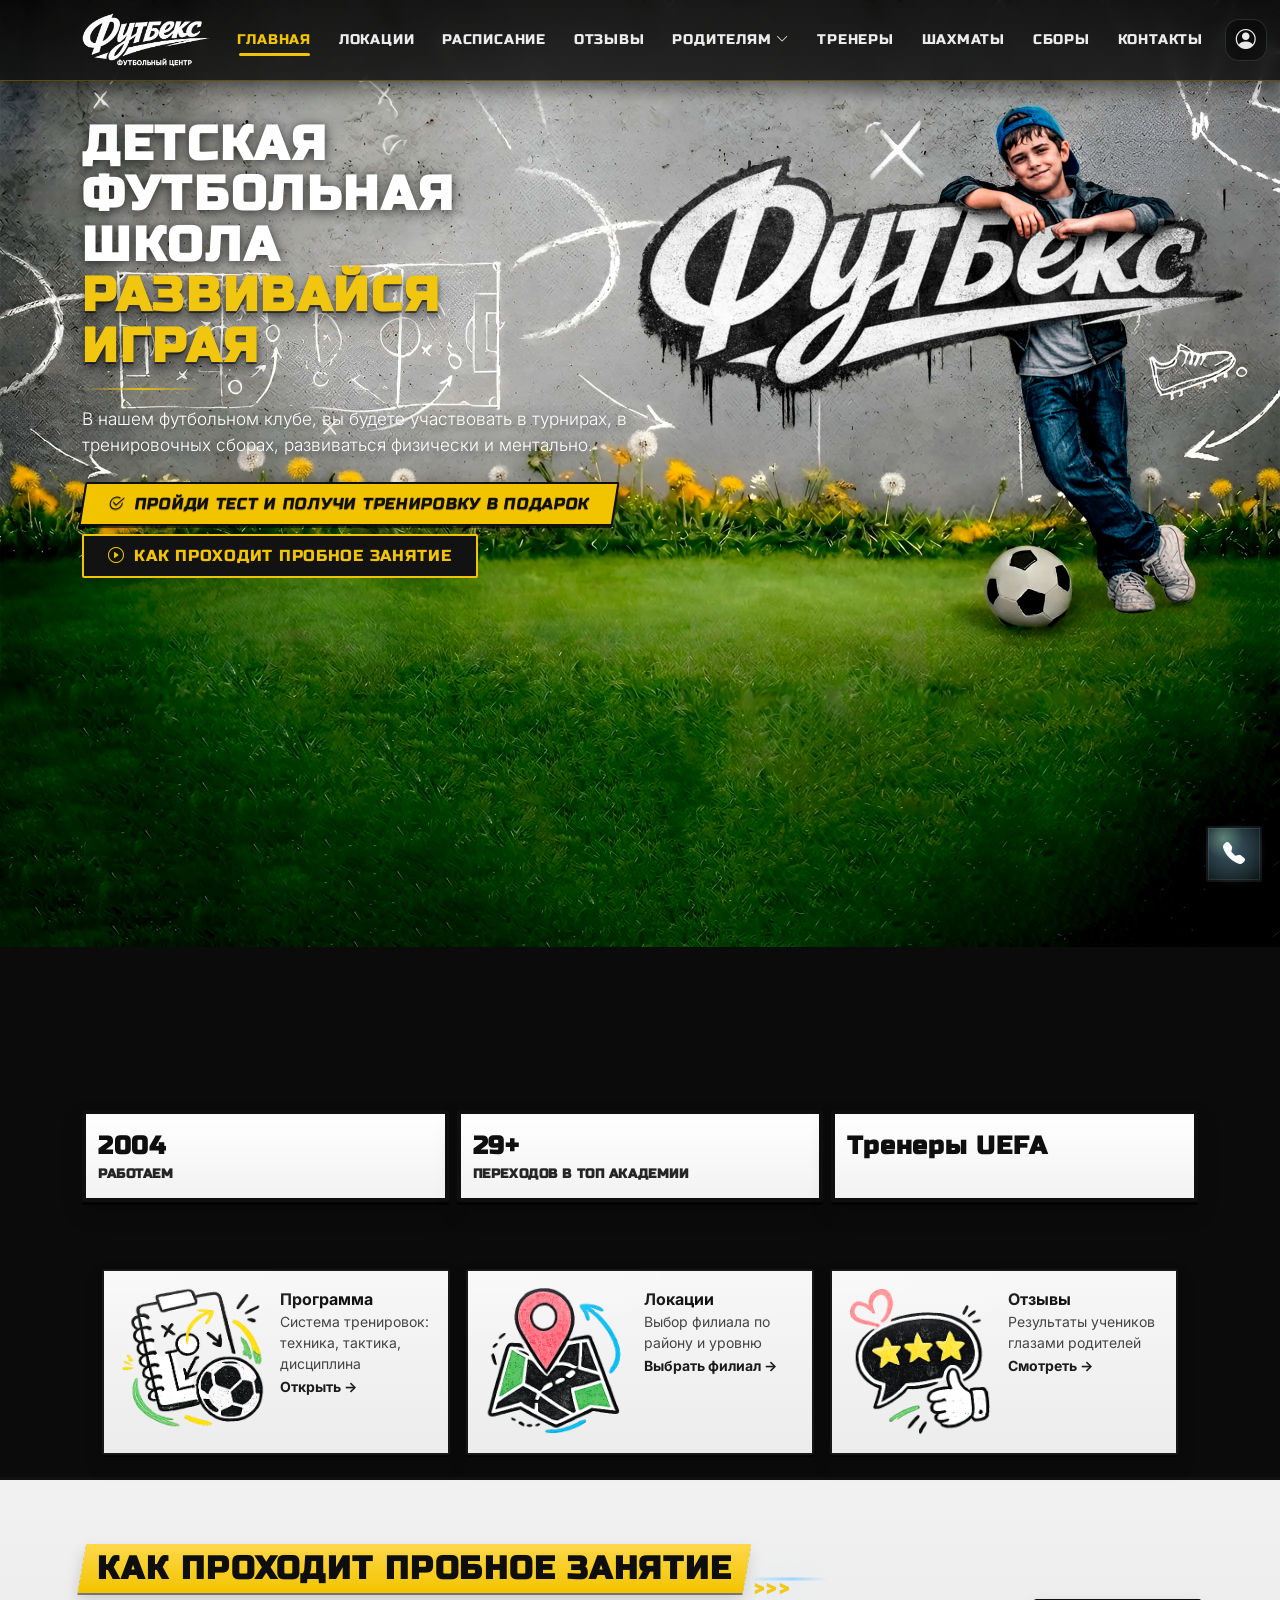
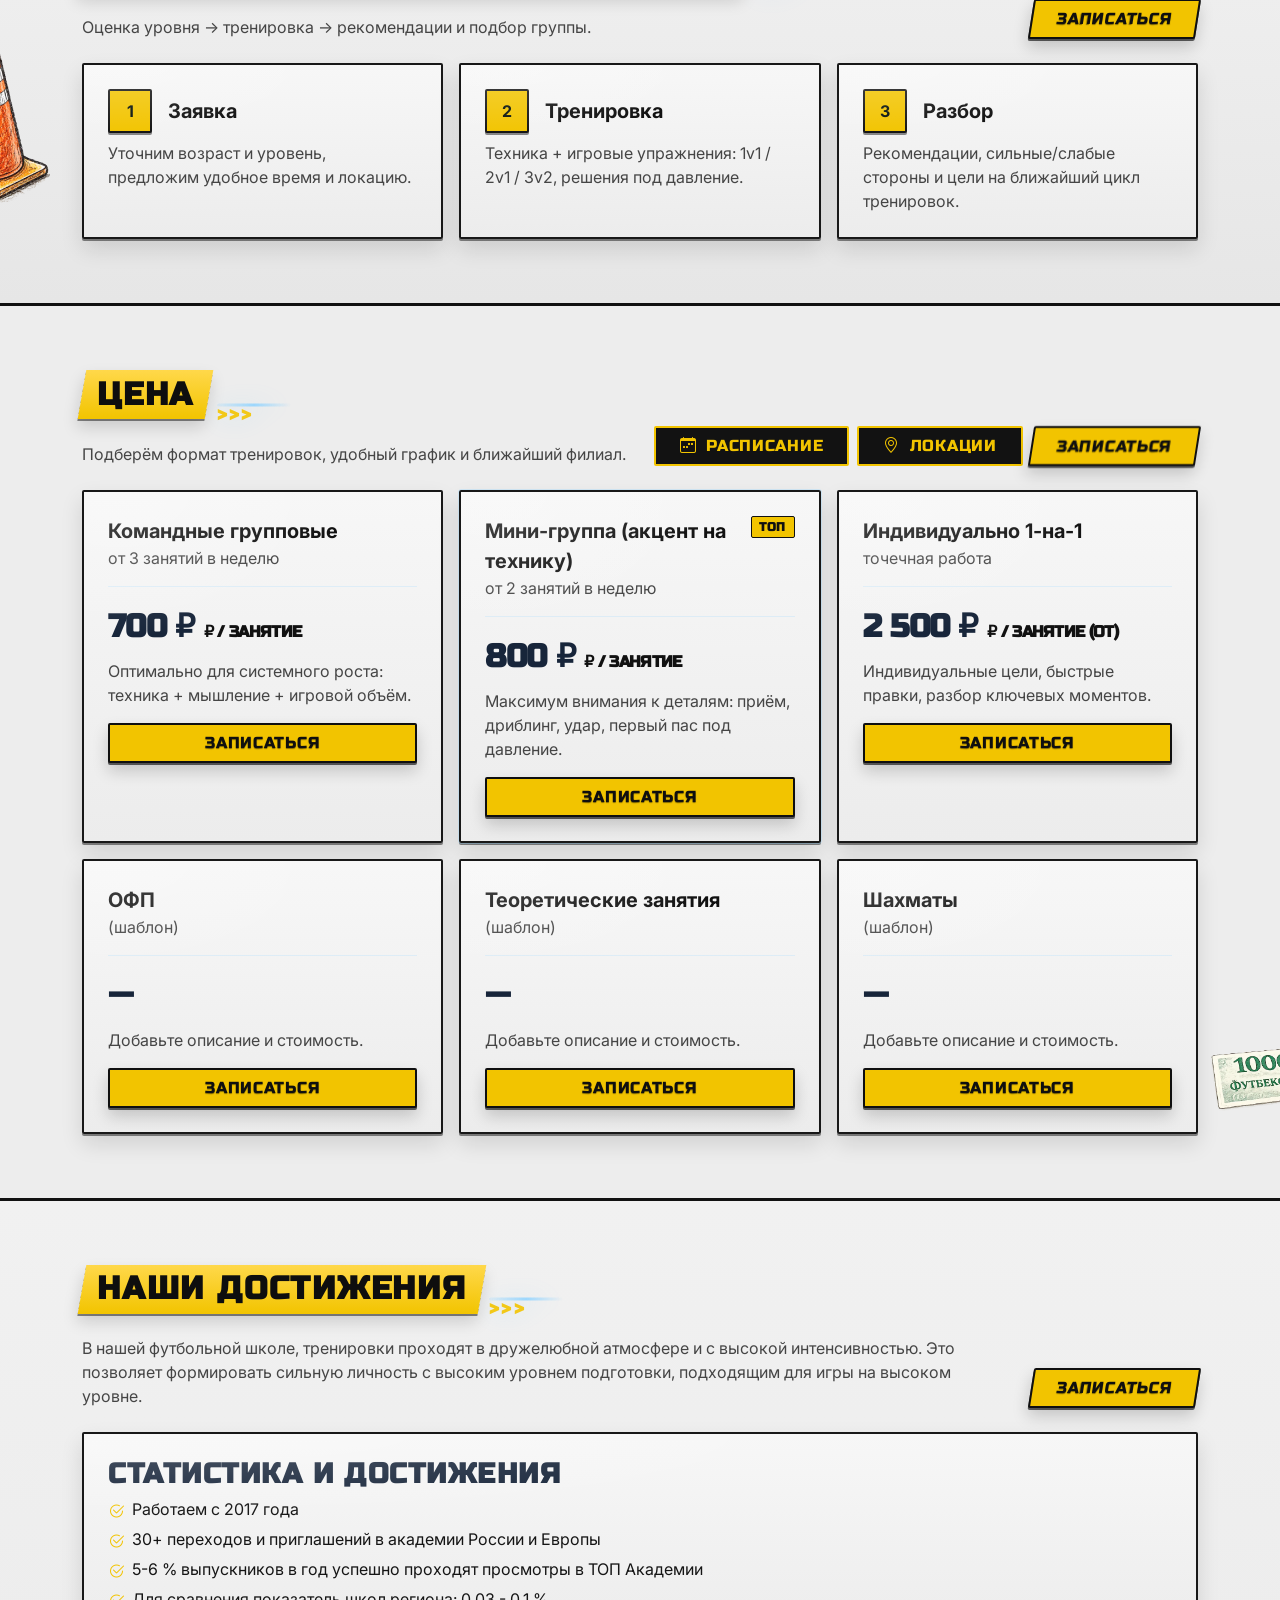
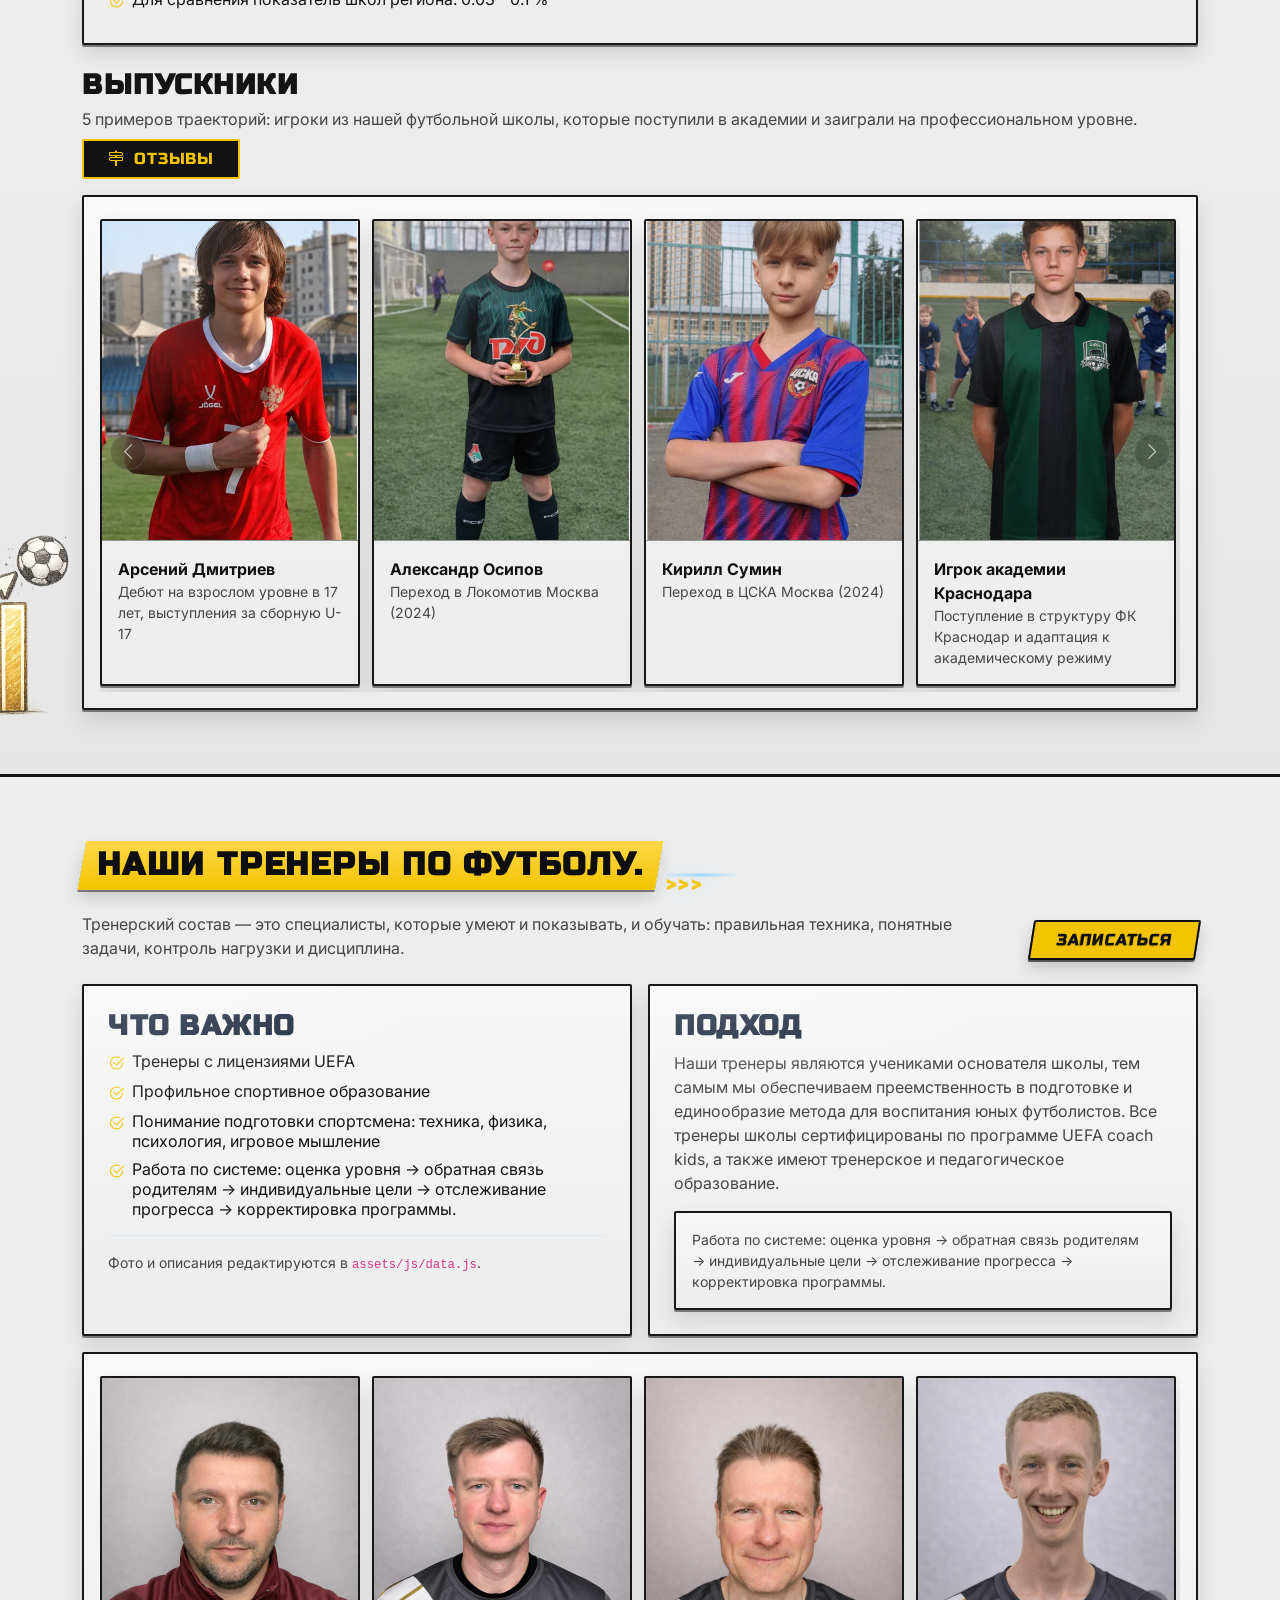
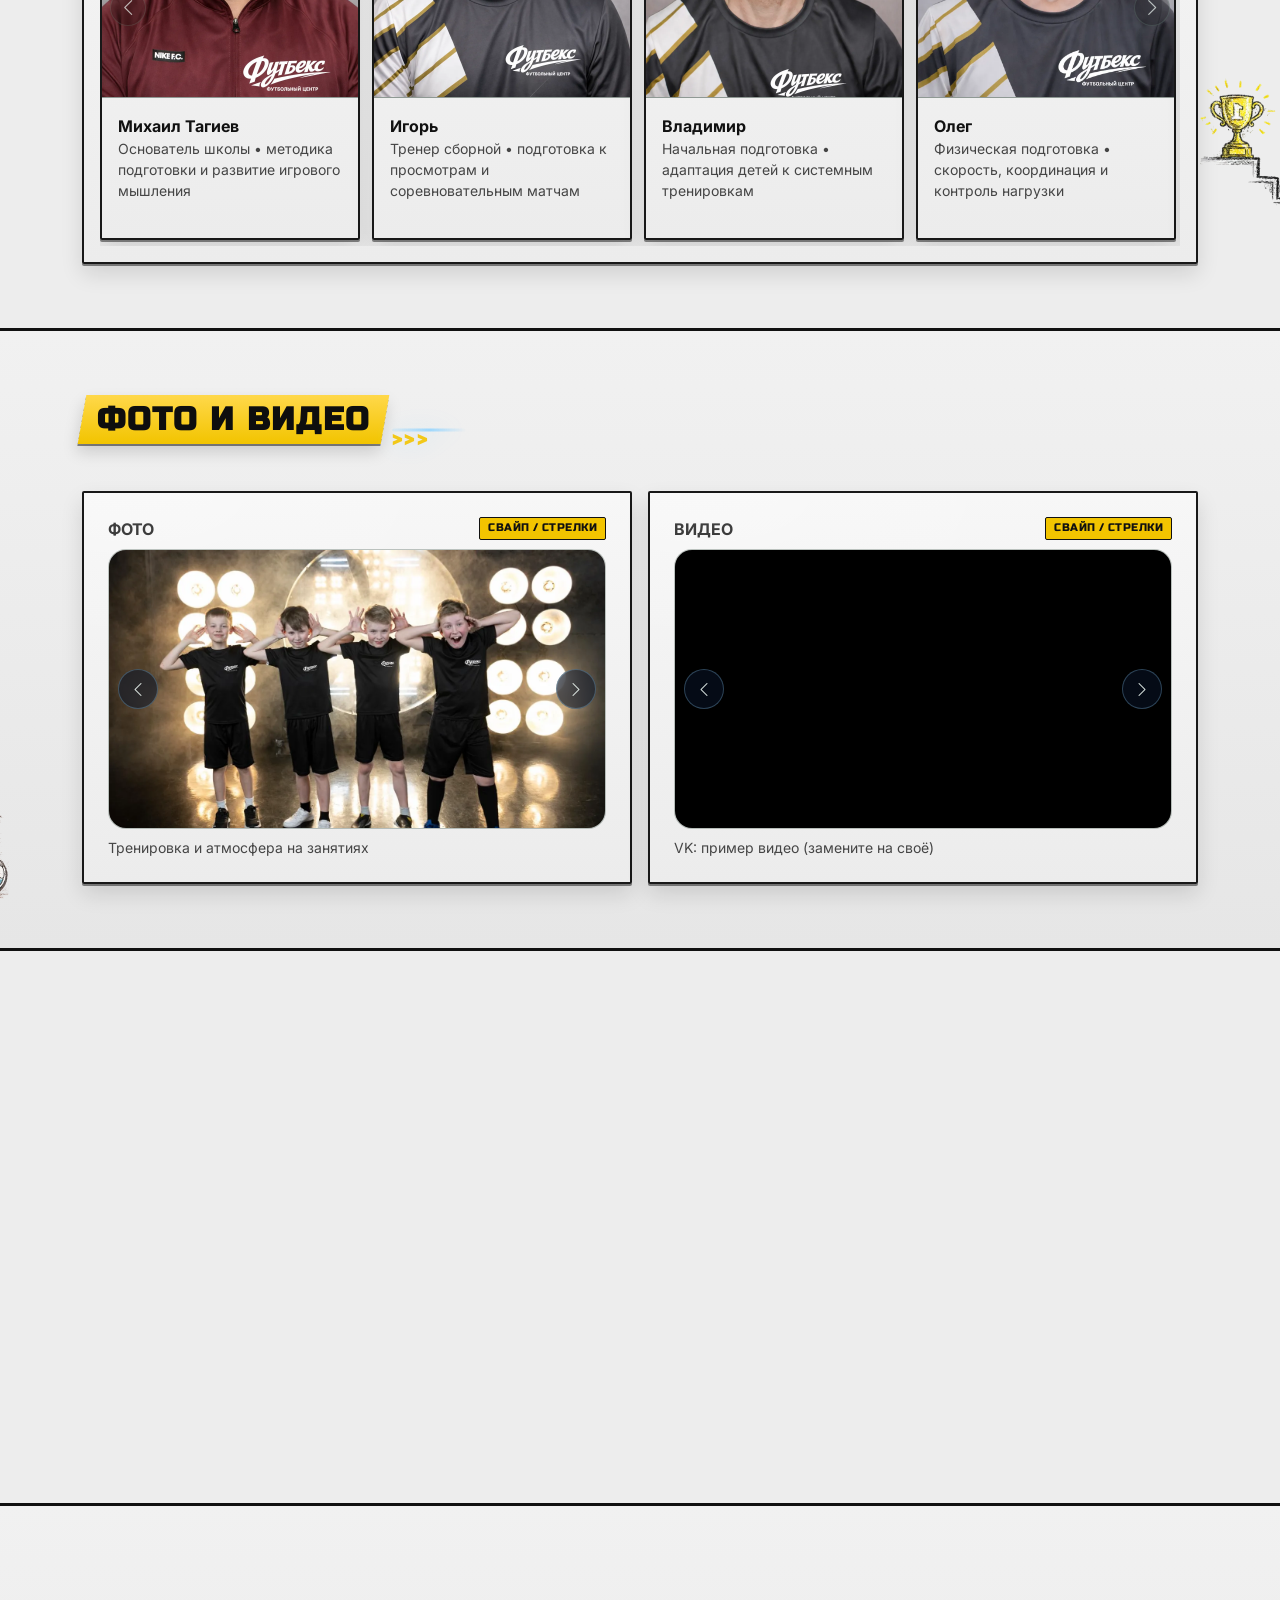
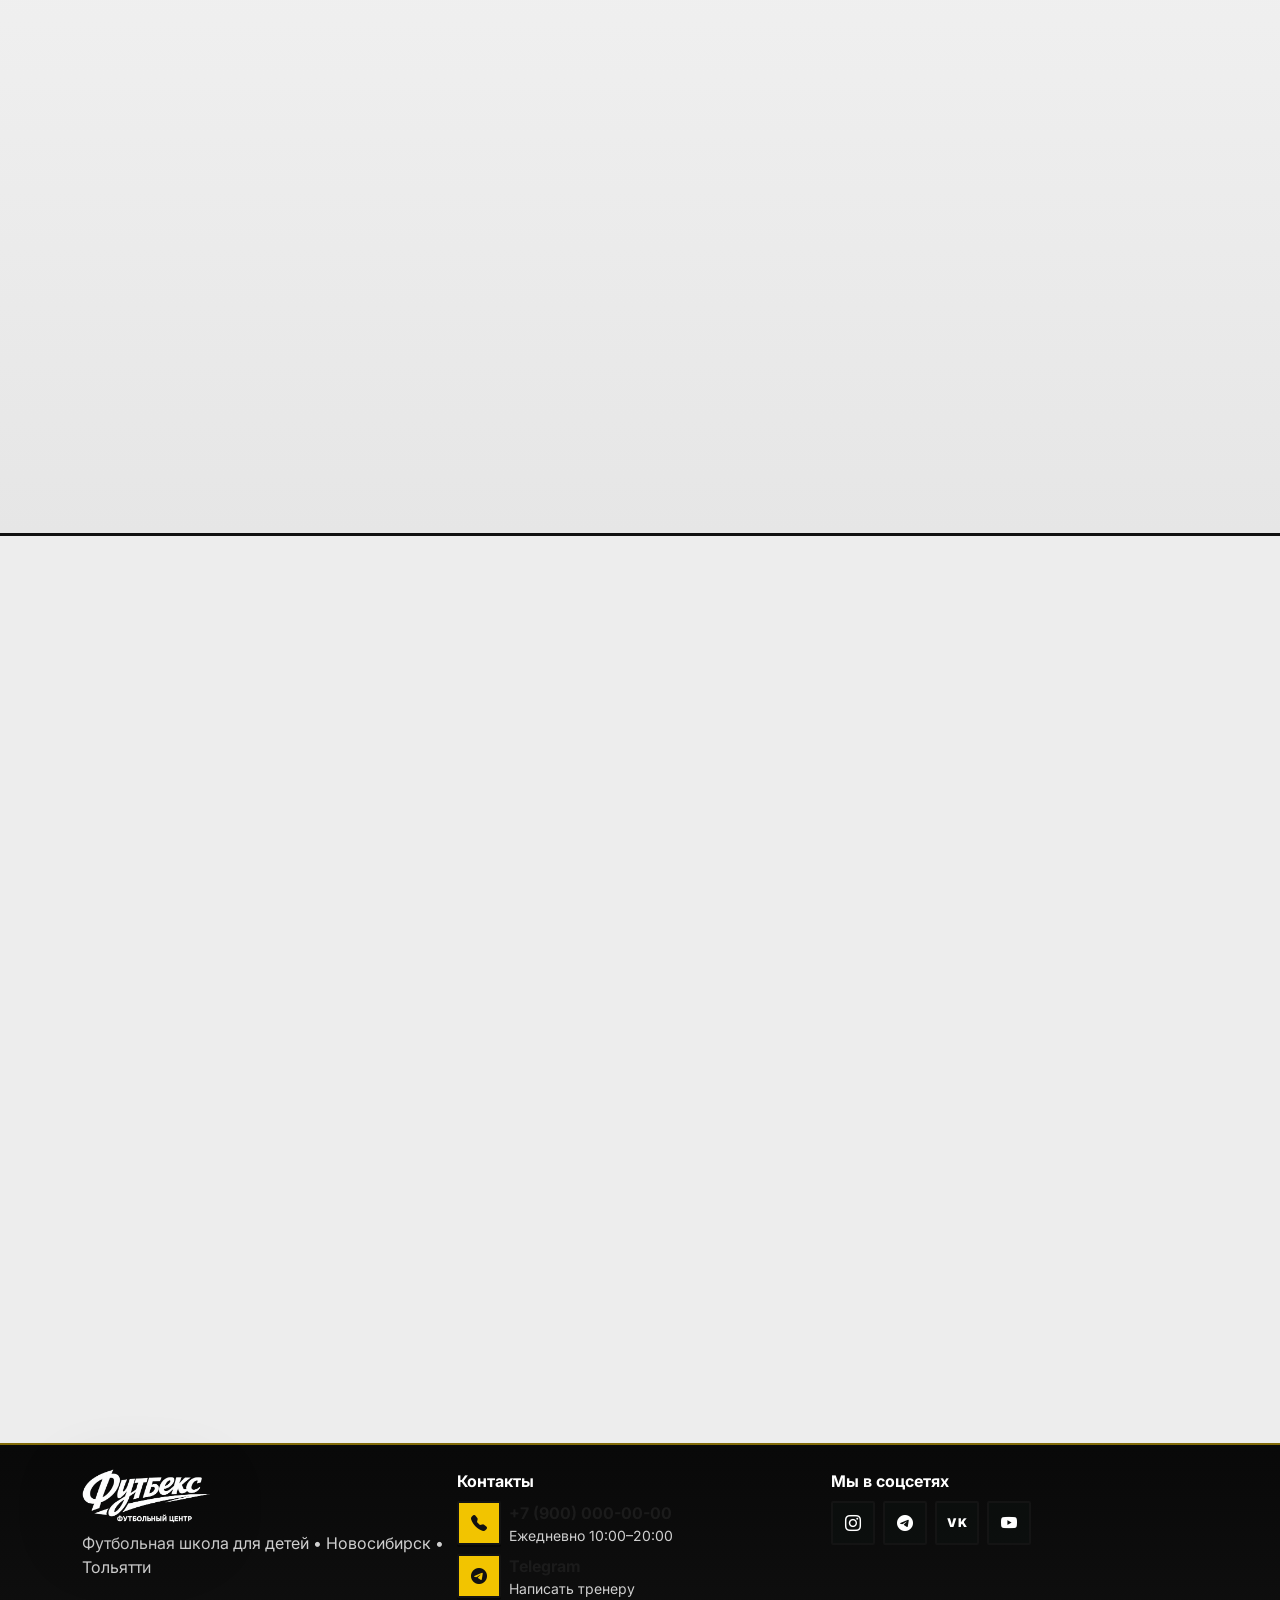
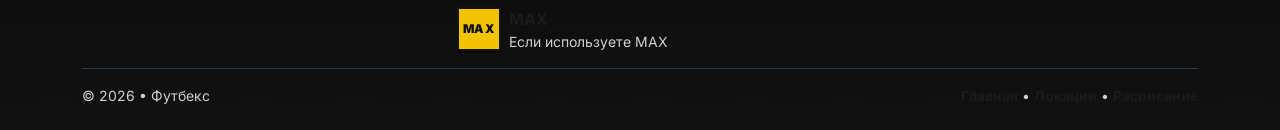
==== Site/index.html @ 693819f5 "Add files via upload" ====
<!doctype html>
<!-- VERSION: v62 | WORKING FOLDER: 62/skillplus-landing -->
<html lang="ru">
<head>
  <meta charset="utf-8" />
  <meta name="viewport" content="width=device-width, initial-scale=1" />
  <title>Детская футбольная школа — Новосибирск | Пробное занятие</title>
  <meta name="description" content="Детская футбольная школа в Новосибирске. Техника, мышление, физика и обратная связь. Запись на пробное занятие." />

  <!-- Bootstrap / Icons -->
  <link href="https://cdn.jsdelivr.net/npm/bootstrap@5.3.3/dist/css/bootstrap.min.css" rel="stylesheet">
  <link href="https://cdn.jsdelivr.net/npm/bootstrap-icons@1.11.3/font/bootstrap-icons.min.css" rel="stylesheet">
  <link rel="preconnect" href="https://fonts.googleapis.com">
  <link rel="preconnect" href="https://fonts.gstatic.com" crossorigin>
  <link href="https://fonts.googleapis.com/css2?family=Inter:wght@400;500;700;800&family=Russo+One&display=swap" rel="stylesheet">

  <!-- AOS (CSS only, JS loads in app.js if enabled) -->
  <link href="https://cdn.jsdelivr.net/npm/aos@2.3.4/dist/aos.css" rel="stylesheet">

  <!-- Theme -->
  <link href="assets/css/theme.css" rel="stylesheet">
  <link href="assets/css/components.css" rel="stylesheet">
  <link href="assets/css/theme-football.css" rel="stylesheet">
</head>

<body data-page="index" data-bs-spy="scroll" data-bs-target=".navbar" data-bs-offset="88" tabindex="0">

  <!-- Injected: nav -->
  <div id="siteNav"></div>

  <!-- HERO -->
  <header id="home" class="bg-hero hero hero--index" data-hero-bg>
    <div class="container">
      <div class="row align-items-center g-3 g-lg-4">
        <!-- Left: copy -->
        <div class="col-lg-6 hero-copy" data-aos="fade-up" data-aos-duration="900">

          <h1 class="display-5">
            <span id="heroTitle">Детская футбольная школа</span><br>
            <span id="heroHighlight" style="color:var(--accent-3); text-shadow: 0 0 18px rgba(143,211,255,.22);">Развивайся играя</span>
          </h1>

          <div class="neon-rule my-3"></div>


          <!-- Mobile: hide long description to avoid clutter; actions are moved under the hero image -->
          <p class="lead mb-4 d-none d-lg-block" id="heroSubhead">
            В нашем футбольном клубе, вы будете участвовать в турнирах, в тренировочных сборах, развиваться физически и ментально.
          </p>

          <!-- Desktop actions (stay near the text) -->
          <div class="d-none d-lg-flex flex-wrap gap-2 mb-4">
            <button type="button" class="btn btn-accent px-4 py-2" data-bs-toggle="modal" data-bs-target="#quizModal">
              <i class="bi bi-check2-circle me-1"></i> Пройди тест и получи тренировку в подарок
            </button>
            <a class="btn btn-outline-accent px-4 py-2" href="#steps">
              <i class="bi bi-play-circle me-1"></i> Как проходит пробное занятие
            </a>
          </div>

        </div>
      </div>

      <!-- Mobile: actions (moved lower, closer to KPI) -->
      <div class="d-lg-none mt-2 mb-3 hero-mobile-actions">
        <div class="d-grid gap-2">
          <button type="button" class="btn btn-accent px-4 py-2" data-bs-toggle="modal" data-bs-target="#quizModal">
            <i class="bi bi-check2-circle me-1"></i> Пройди тест и получи тренировку в подарок
          </button>
          <a class="btn btn-outline-accent px-4 py-2" href="#steps">
            <i class="bi bi-play-circle me-1"></i> Как проходит пробное занятие
          </a>
        </div>
      </div>

      <!-- Hero metrics -->
      <div class="row g-2 mt-5 hero-kpis-cutoff" id="heroKpis"></div>
    </div>
  </header>

  <!-- Quick links (start on white background right after hero cutoff) -->
  <section class="hero-quick-links">
    <div class="container">
      <div class="row g-3 kpi-grid" data-aos="fade-up" data-aos-delay="150">
        <div class="col-12 col-lg-4">
          <div class="card-dark p-3 h-100">
            <div class="d-flex gap-3">
              <div class="feature-icon"><img class="feature-icon-img" src="assets/img/elementsinblock/program.png" alt="Программа"></div>
              <div>
                <div class="fw-bold">Программа</div>
                <div class="muted small">Система тренировок: техника, тактика, дисциплина</div>
                <a class="link-accent small" href="program.html">Открыть →</a>
              </div>
            </div>
          </div>
        </div>
        <div class="col-12 col-lg-4">
          <div class="card-dark p-3 h-100">
            <div class="d-flex gap-3">
              <div class="feature-icon"><img class="feature-icon-img" src="assets/img/elementsinblock/location.png" alt="Локации"></div>
              <div>
                <div class="fw-bold">Локации</div>
                <div class="muted small">Выбор филиала по району и уровню</div>
                <a class="link-accent small" href="locations.html">Выбрать филиал →</a>
              </div>
            </div>
          </div>
        </div>
        <div class="col-12 col-lg-4">
          <div class="card-dark p-3 h-100">
            <div class="d-flex gap-3">
              <div class="feature-icon"><img class="feature-icon-img" src="assets/img/elementsinblock/rewies.png" alt="Отзывы"></div>
              <div>
                <div class="fw-bold">Отзывы</div>
                <div class="muted small">Результаты учеников глазами родителей</div>
                <a class="link-accent small" href="reviews.html">Смотреть →</a>
              </div>
            </div>
          </div>
        </div>
      </div>
    </div>
  </section>

  <!-- STEPS -->
  <section id="steps">
    <div class="container">
      <span class="section-decor section-decor--steps" aria-hidden="true"></span>
      <div class="d-flex align-items-end justify-content-between flex-wrap gap-2 mb-4">
        <div>
          <h2 class="section-title">Как проходит пробное занятие</h2>
          <div class="section-sub">Оценка уровня → тренировка → рекомендации и подбор группы.</div>
        </div>
        <button class="btn btn-accent px-4" data-bs-toggle="modal" data-bs-target="#signupModal">Записаться</button>
      </div>

      <div class="row g-3">
        <div class="col-lg-4" data-aos="fade-up">
          <div class="card-dark p-4 h-100">
            <div class="d-flex align-items-center gap-3 mb-2">
              <div class="brand-badge" style="width:44px;height:44px;border-radius:18px;"><b style="color:#06110b;">1</b></div>
              <div class="fw-bold fs-5">Заявка</div>
            </div>
            <div class="muted">Уточним возраст и уровень, предложим удобное время и локацию.</div>
          </div>
        </div>
        <div class="col-lg-4" data-aos="fade-up" data-aos-delay="100">
          <div class="card-dark p-4 h-100">
            <div class="d-flex align-items-center gap-3 mb-2">
              <div class="brand-badge" style="width:44px;height:44px;border-radius:18px;"><b style="color:#06110b;">2</b></div>
              <div class="fw-bold fs-5">Тренировка</div>
            </div>
            <div class="muted">Техника + игровые упражнения: 1v1 / 2v1 / 3v2, решения под давление.</div>
          </div>
        </div>
        <div class="col-lg-4" data-aos="fade-up" data-aos-delay="200">
          <div class="card-dark p-4 h-100">
            <div class="d-flex align-items-center gap-3 mb-2">
              <div class="brand-badge" style="width:44px;height:44px;border-radius:18px;"><b style="color:#06110b;">3</b></div>
              <div class="fw-bold fs-5">Разбор</div>
            </div>
            <div class="muted">Рекомендации, сильные/слабые стороны и цели на ближайший цикл тренировок.</div>
          </div>
        </div>
      </div>
    </div>
  </section>

  
  <!-- 1) PRICING / SCHEDULE / LOCATIONS -->
  
<section id="pricing">
  <div class="container" data-aos="fade-up">
    <span class="section-decor section-decor--pricing" aria-hidden="true"></span>
    <div class="d-flex align-items-end justify-content-between flex-wrap gap-2 mb-4">
      <div>
        <h2 class="section-title">Цена</h2>
        <div class="section-sub">Подберём формат тренировок, удобный график и ближайший филиал.</div>
      </div>

      <div class="d-flex flex-wrap gap-2">
        <a class="btn btn-outline-accent px-4" href="schedule.html"><i class="bi bi-calendar-week me-1"></i> Расписание</a>
        <a class="btn btn-outline-accent px-4" href="locations.html"><i class="bi bi-geo-alt me-1"></i> Локации</a>
        <button class="btn btn-accent px-4" data-bs-toggle="modal" data-bs-target="#signupModal">Записаться</button>
      </div>
    </div>

    <div class="row g-3" id="pricingCards"></div>
  </div>
</section>
<!-- 2) RESULT -->
  <section id="result">
    <div class="container" data-aos="fade-up">
      <span class="section-decor section-decor--result" aria-hidden="true"></span>
      <div class="d-flex align-items-end justify-content-between flex-wrap gap-2 mb-4">
        <div>
          <h2 class="section-title">Наши достижения</h2>
          <div class="section-sub">
            В нашей футбольной школе, тренировки проходят в дружелюбной атмосфере и с высокой интенсивностью. Это позволяет формировать сильную личность с высоким уровнем подготовки, подходящим для игры на высоком уровне.
          </div>
        </div>
        <button class="btn btn-accent px-4" data-bs-toggle="modal" data-bs-target="#signupModal">Записаться</button>
      </div>

      <div class="card-dark p-4">
        <h3 class="fw-black mb-2" style="font-weight:950;">Статистика и достижения</h3>
        <div id="resultStats" class="list-check"></div>
      </div>

      <div class="mt-4">
        <div class="d-flex align-items-end justify-content-between flex-wrap gap-2 mb-3">
          <div>
            <h3 class="fw-black mb-1" style="font-weight:950;">Выпускники</h3>
            <div class="muted">5 примеров траекторий: игроки из нашей футбольной школы, которые поступили в академии и заиграли на профессиональном уровне.</div>
          </div>
          <a class="btn btn-outline-accent px-4" href="reviews.html#trajectories"><i class="bi bi-signpost-2 me-1"></i> Отзывы</a>
        </div>

        <!-- Desktop: scrollable carousel with arrows (supports any number of cards) -->
        <div class="d-none d-lg-block">
          <div class="card-dark p-3">
            <div class="mini-carousel-wrap desktop-snap">
              <div class="snap-carousel" id="graduatesDesktopScroller" aria-label="Выпускники (десктоп)"></div>
              <button class="carousel-arrow carousel-arrow--left js-snap-prev" type="button" data-snap-target="#graduatesDesktopScroller" aria-label="Назад">
                <i class="bi bi-chevron-left"></i>
              </button>
              <button class="carousel-arrow carousel-arrow--right js-snap-next" type="button" data-snap-target="#graduatesDesktopScroller" aria-label="Далее">
                <i class="bi bi-chevron-right"></i>
              </button>
            </div>
          </div>
        </div>

        <!-- Mobile carousel -->
        <div class="d-lg-none">
                    <div class="mini-carousel-wrap">
            <div id="graduatesCarousel" class="carousel slide mini-carousel" data-bs-interval="false">
              <div class="carousel-inner" id="graduatesCarouselInner"></div>
            </div>
            <button class="carousel-arrow carousel-arrow--left" type="button" data-bs-target="#graduatesCarousel" data-bs-slide="prev" aria-label="Назад">
              <i class="bi bi-chevron-left"></i>
            </button>
            <button class="carousel-arrow carousel-arrow--right" type="button" data-bs-target="#graduatesCarousel" data-bs-slide="next" aria-label="Далее">
              <i class="bi bi-chevron-right"></i>
            </button>
          </div>
</div>

      </div>
    </div>
  </section>

  <!-- 3) COACHES -->
  <section id="coaches">
    <div class="container" data-aos="fade-up">
      <span class="section-decor section-decor--coaches" aria-hidden="true"></span>
      <div class="d-flex align-items-end justify-content-between flex-wrap gap-2 mb-4">
        <div>
          <h2 class="section-title">Наши тренеры по футболу.</h2>
          <div class="section-sub">
            Тренерский состав — это специалисты, которые умеют и показывать, и обучать: правильная техника, понятные задачи, контроль нагрузки и дисциплина.
          </div>
        </div>
        <button class="btn btn-accent px-4" data-bs-toggle="modal" data-bs-target="#signupModal">Записаться</button>
      </div>

      <div class="row g-3 align-items-stretch">
        <div class="col-lg-6">
          <div class="card-dark p-4 h-100">
            <h3 class="fw-black mb-2" style="font-weight:950;">Что важно</h3>
            <div id="coachBullets" class="list-check"></div>
            <div class="soft-line my-3"></div>
            <div class="muted small">Фото и описания редактируются в <code>assets/js/data.js</code>.</div>
          </div>
        </div>
        <div class="col-lg-6">
          <div class="card-dark p-4 h-100">
            <h3 class="fw-black mb-2" style="font-weight:950;">Подход</h3>
            <div class="muted">
              Наши тренеры являются учениками основателя школы, тем самым мы обеспечиваем преемственность в подготовке и единообразие метода для воспитания юных футболистов. Все тренеры школы сертифицированы по программе UEFA coach kids, а также имеют тренерское и педагогическое образование.
            </div>
            <div class="glass p-3 mt-3">
              <div class="muted small">Работа по системе: оценка уровня → обратная связь родителям → индивидуальные цели → отслеживание прогресса → корректировка программы.</div>
            </div>
          </div>
        </div>
      </div>

      <!-- Desktop: scrollable carousel with arrows (supports any number of cards) -->
      <div class="d-none d-lg-block mt-3">
        <div class="card-dark p-3">
          <div class="mini-carousel-wrap desktop-snap">
            <div class="snap-carousel" id="coachesDesktopScroller" aria-label="Тренеры (десктоп)"></div>
            <button class="carousel-arrow carousel-arrow--left js-snap-prev" type="button" data-snap-target="#coachesDesktopScroller" aria-label="Назад">
              <i class="bi bi-chevron-left"></i>
            </button>
            <button class="carousel-arrow carousel-arrow--right js-snap-next" type="button" data-snap-target="#coachesDesktopScroller" aria-label="Далее">
              <i class="bi bi-chevron-right"></i>
            </button>
          </div>
        </div>
      </div>

      <!-- Mobile: листание в окошке -->
      <div class="d-lg-none mt-3">
        <div class="card-dark p-3">
                    <div class="mini-carousel-wrap">
            <div id="coachesCarousel" class="carousel slide mini-carousel" data-bs-interval="false">
              <div class="carousel-inner" id="coachesCarouselInner"></div>
            </div>
            <button class="carousel-arrow carousel-arrow--left" type="button" data-bs-target="#coachesCarousel" data-bs-slide="prev" aria-label="Назад">
              <i class="bi bi-chevron-left"></i>
            </button>
            <button class="carousel-arrow carousel-arrow--right" type="button" data-bs-target="#coachesCarousel" data-bs-slide="next" aria-label="Далее">
              <i class="bi bi-chevron-right"></i>
            </button>
          </div>
</div>
      </div>

    </div>
  </section>


<!-- MEDIA: PHOTO + VIDEO -->
<section id="media">
  <div class="container" data-aos="fade-up">
    <span class="section-decor section-decor--media" aria-hidden="true"></span>
    <div class="d-flex align-items-end justify-content-between flex-wrap gap-2 mb-4">
      <div>
        <h2 class="section-title">Фото и видео</h2>
        <div class="section-sub"></div>
      </div>
      
    </div>

    <div class="row g-3">
      <div class="col-lg-6">
        <div class="card-dark p-4 h-100 media-card">
          <div class="d-flex align-items-center justify-content-between mb-2">
            <div class="fw-bold">ФОТО</div>
            <span class="pill-mini">Свайп / стрелки</span>
          </div>

          <div class="media-frame" aria-label="Слайды фото">
            <button class="media-arrow media-arrow--left" type="button" id="photoPrev" aria-label="Предыдущее фото"><i class="bi bi-chevron-left"></i></button>
            <button class="media-arrow media-arrow--right" type="button" id="photoNext" aria-label="Следующее фото"><i class="bi bi-chevron-right"></i></button>

            <div id="mediaPhotoStage"></div>
          </div>

          <div id="mediaPhotoCaption" class="muted small mt-2" style="display:none"></div>
        </div>
      </div>

      <div class="col-lg-6">
        <div class="card-dark p-4 h-100 media-card">
          <div class="d-flex align-items-center justify-content-between mb-2">
            <div class="fw-bold">ВИДЕО</div>
            <span class="pill-mini">Свайп / стрелки</span>
          </div>

          <div class="media-frame" aria-label="Слайды видео">
            <button class="media-arrow media-arrow--left" type="button" id="videoPrev" aria-label="Предыдущее видео"><i class="bi bi-chevron-left"></i></button>
            <button class="media-arrow media-arrow--right" type="button" id="videoNext" aria-label="Следующее видео"><i class="bi bi-chevron-right"></i></button>

            <div id="mediaVideoStage"></div>
          </div>

          <div id="mediaVideoCaption" class="muted small mt-2" style="display:none"></div>
        </div>
      </div>
    </div>
  </div>
</section>




<!-- 5) PHILOSOPHY -->
  <section id="philosophy">
    <div class="container" data-aos="fade-up">
      <span class="section-decor section-decor--philosophy" aria-hidden="true"></span>
      <div class="d-flex align-items-end justify-content-between flex-wrap gap-2 mb-4">
        <div>
          <h2 class="section-title">Наша философия</h2>
          <div class="section-sub">Мы развиваем футболиста через системную работу и уважение к окружающим.</div>
        </div>
      </div>

      <div class="card-dark p-4 mb-3">
        <div class="row align-items-center g-3">
          <div class="col-lg-8">
            <div class="list-check">
              <div class="d-flex gap-2 align-items-start mb-2 philosophy-line philosophy-line--one">
                <i class="bi bi-check2-circle"></i>
                <div>Ошибка — это не повод ругать, а сигнал, что именно улучшить</div>
              </div>
              <div class="d-flex gap-2 align-items-start mb-2 philosophy-line philosophy-line--two">
                <i class="bi bi-check2-circle"></i>
                <div>Мы усиливаем сильные стороны и спокойно достраиваем слабые</div>
              </div>
              <div class="d-flex gap-2 align-items-start philosophy-line philosophy-line--three">
                <i class="bi bi-check2-circle"></i>
                <div>Главная цель - игрок, который умеет думать, не боится брать ответственность и развивается как в игре и в жизни как личность</div>
              </div>
            </div>
          </div>
        </div>
      </div>
    </div>
  </section>

  <!-- 6) PROGRAM -->

<!-- 7) CHESS -->
  <section id="chess">
    <div class="container" data-aos="fade-up">
      <span class="section-decor section-decor--chess" aria-hidden="true"></span>
      <div class="d-flex align-items-end justify-content-between flex-wrap gap-2 mb-4">
        <div>
          <h2 class="section-title">Шахматы</h2>
          <div class="section-sub">Футбол — это игра решений. Развиваем мышление так же системно, как технику.</div>
        </div>
      </div>

      <div id="chessBlockHome"></div>
    </div>
  </section>

<!-- Injected: footer -->
  
<!-- FINAL: TESTING -->
<section id="testing">
  <div class="container" data-aos="fade-up">
    <span class="section-decor section-decor--testing" aria-hidden="true"></span>
    <div class="d-flex align-items-end justify-content-between flex-wrap gap-2 mb-4">
      <div>
        <h2 class="section-title">Тестирование по запатентованной авторской методике</h2>
        <div class="section-sub"></div>
      </div>
      <button class="btn btn-accent px-4" data-bs-toggle="modal" data-bs-target="#signupModal">
        <i class="bi bi-clipboard-check me-1"></i> Записаться на тестирование
      </button>
    </div>

    <div class="card-dark p-4 p-lg-5 media-card testing-card" aria-label="Слайдер тестирования">
      <div class="d-flex align-items-center justify-content-between flex-wrap gap-2 mb-3">
        <div class="fw-bold">Показатели тестирования</div>
        <span class="pill-mini">Стрелки / свайп</span>
      </div>

      <div class="testing-grid">
        <div class="testing-media-col">
          <div class="media-frame testing-media" aria-label="Слайды тестирования">
            <button class="media-arrow media-arrow--left" type="button" id="testingPrev" aria-label="Предыдущая карточка"><i class="bi bi-chevron-left"></i></button>
            <button class="media-arrow media-arrow--right" type="button" id="testingNext" aria-label="Следующая карточка"><i class="bi bi-chevron-right"></i></button>
            <div id="testingStage"></div>
          </div>
          <div id="testingCaption" class="muted small mt-2" style="display:none"></div>
        </div>

        <aside class="testing-info" aria-label="Описание тестирования">
          <div class="testing-info-title">Статистика и достижения</div>
          <div class="muted small">
            Уникальный метод тестирования, прошел адаптацию в течение пяти лет и помог выявить сильнейшие стороны сотен спортсменов и скорректировать тренировочную программу максимально эффективно.
          </div>
          <div class="testing-info-box">
            <div class="muted small">Показатели тестирования:</div>
            <ul class="testing-info-list">
              <li><span class="dot"></span> Дриблинг</li>
              <li><span class="dot"></span> Точность передач</li>
              <li><span class="dot"></span> Точность ударов</li>
              <li><span class="dot"></span> Качество приема</li>
              <li><span class="dot"></span> Скорость реакции</li>
            </ul>
          </div>
        </aside>
      </div>

    </div>
  </div>
</section>


<div id="siteFooter"></div>

  <!-- Injected: modal -->
  <div id="siteModalHost"></div>

  <!-- Injected: sticky CTA + top button -->
  <div id="siteFloatingHost"></div>

  <!-- Scripts -->
  <script src="https://cdn.jsdelivr.net/npm/bootstrap@5.3.3/dist/js/bootstrap.bundle.min.js"></script>

  <script src="assets/js/config.js"></script>
  <script src="assets/js/data.js"></script>
  <script src="assets/js/partials.js"></script>
  <script src="assets/js/app.js"></script>

  <!-- VK iframe helper (prevents VK end-screen recommendations) -->
  <script src="assets/js/vk-embed.js"></script>

  <script src="assets/js/render-index.js"></script>
  <script src="assets/js/media-cards.js"></script>
  <script src="assets/js/quiz.js"></script>
  <script src="assets/js/forms.js"></script>
</body>
</html>
---- Site/assets/css/theme.css ----
html, body{ overflow-x:hidden; min-height:100%; }
:root{
  --bg-0: #060d1d;
  --bg-1: #09142b;
  --bg-2: #0e1e3f;
  --card-0: rgba(12, 18, 16, .72);
  --card-1: rgba(14, 23, 20, .92);
  --text-0: #eef4ff;
  --text-1: rgba(218,228,244,.82);
  --muted: #b6c7de;

  --line: rgba(143,211,255, .22);

  --accent: #2db7ff;
  --accent-2: #149fff;
  --accent-3: #8fdcff;

  --bg-film-spot-1: .00;
  --bg-film-spot-2: .00;
  --bg-film-top: .00;
  --bg-film-mid: .00;
  --bg-film-bot: .00;
  --bg-film-last: .00;

  --site-bg-repeat: no-repeat;
  --site-bg-position: center top;
  --site-bg-size: cover;
  --site-bg-size-desktop: cover;
  --site-bg-size-mobile: cover;

  --radius-lg: 22px;
  --radius-md: 16px;
  --radius-sm: 12px;

  --shadow: 0 18px 45px rgba(0,0,0,.55);

  --bg: var(--bg-0);
  --text: var(--text-0);
  --text-muted: var(--text-1);
  --font-sans: ui-sans-serif, system-ui, -apple-system, "Segoe UI", Roboto, Arial, "Noto Sans", "Liberation Sans", sans-serif;

  --site-bg-url: none;
  --hero-bg-url: none;
}

html{
  scroll-behavior:smooth;
  overflow-x:hidden;
  background-color: var(--bg);
}
body{
  position: relative;
  isolation: isolate;
  min-height: 100vh;
  font-family: var(--font-sans);
  color: var(--text);
  background-color: transparent;
  -webkit-font-smoothing: antialiased;
  -moz-osx-font-smoothing: grayscale;
  background-image: none;
  background-repeat: var(--site-bg-repeat, no-repeat);
  background-position: var(--site-bg-position, center top);
  background-size: var(--site-bg-size, var(--site-bg-size-desktop, 100% auto));
  background-attachment: fixed;
}

@media (max-width: 767.98px){
  body{
    background-size: var(--site-bg-size, var(--site-bg-size-mobile, var(--site-bg-size-desktop, 100% auto)));
    background-attachment: scroll;
  }
}

@media (max-width: 767.98px){
  body{ background-attachment: scroll; }
}

body:before{
  content:"";
  position: absolute;
  inset: 0;
  pointer-events: none;
  z-index: -1;
  background-image:
    radial-gradient(1300px 860px at 75% 15%, rgba(120,178,255,var(--bg-film-spot-1)), transparent 55%),
    radial-gradient(940px 740px at 15% 25%, rgba(120,210,255,var(--bg-film-spot-2)), transparent 52%),
    linear-gradient(180deg, rgba(4,8,18,var(--bg-film-top)) 0%, rgba(6,12,26,var(--bg-film-mid)) 30%, rgba(8,15,31,var(--bg-film-bot)) 70%, rgba(4,9,20,var(--bg-film-last)) 100%);
  background-repeat: var(--site-bg-repeat, no-repeat);
  background-size: var(--site-bg-size, cover);
  background-position: var(--site-bg-position, center top);
}

body:after{
  content:"";
  position: fixed;
  inset: 0;
  pointer-events: none;
  z-index: 4;
  background-image: var(--site-bg-url, none);
  background-repeat: var(--site-bg-repeat, no-repeat);
  background-size: var(--site-bg-size, cover);
  background-position: var(--site-bg-position, center top);
}

body.site-bg-layers-active,
body.site-bg-layers-active:after{
  background-image: none;
}

.site-bg-layer-host{
  position: absolute;
  inset: 0;
  pointer-events: none;
  z-index: -2;
  overflow: visible;
}

.site-bg-layer{
  position: absolute;
  display: block;
  width: auto;
  max-width: none;
  height: auto;
  pointer-events: none;
  user-select: none;
}

.bg-hero{
  position: relative;
  isolation: isolate;
}
.bg-hero:before{
  content:"";
  position:absolute; inset:0;
  background-image: var(--hero-bg-url, url("../img/hero-bg.svg"));
  background-size: 100% auto;
  background-repeat: no-repeat;
  background-position: center bottom;
  -webkit-mask-image: none;
  mask-image: none;
  filter: saturate(1.15) contrast(1.05);
  opacity: 1;
  z-index:-2;
}
@media (max-width: 991.98px){
  .bg-hero:before{
    background-size: 100% auto;
    background-position: center bottom;
  }
}
.bg-hero:after{
  content:"";
  position:absolute; inset:0;
  background:
    radial-gradient(1100px 700px at 72% 16%, rgba(255,255,255,.12), transparent 62%),
    radial-gradient(900px 600px at 82% 22%, rgba(255,255,255,.10), transparent 65%),
    linear-gradient(120deg, rgba(143,211,255,.0) 0%, rgba(143,211,255,.10) 35%, rgba(143,211,255,.0) 65%),
    linear-gradient(180deg, rgba(0,0,0,.46) 0%, rgba(0,0,0,.14) 45%, rgba(0,0,0,0) 85%);
  z-index:-1;
  pointer-events:none;
}

.nav-glass{
  background: rgba(7, 16, 40, .82);
  border-bottom: 1px solid var(--line);
  backdrop-filter: blur(10px);
}

.brand-mark{
  display:flex; align-items:center; gap:.65rem;
  font-weight: 900;
  letter-spacing: .4px;
  text-transform: uppercase;
}

.brand-logo{
  height: 60px;
  width: auto;
  max-width: 260px;
  object-fit: contain;
  display:block;
  filter: drop-shadow(0 14px 32px rgba(0,0,0,.55));
}
.navbar .brand-logo{
  height: 60px;
  max-width: 240px;
}
@media (max-width: 992px){
  .navbar .brand-logo{ height: 50px; }
}
.brand-logo--footer{
  height: 54px;
}

.brand-badge{
  width: 38px; height: 38px; border-radius: 14px;
  display:grid; place-items:center;
  background:
    radial-gradient(circle at 30% 25%, rgba(255,255,255,.18), transparent 40%),
    linear-gradient(135deg, rgba(143,211,255,.95), rgba(112,194,255,.85));
  box-shadow: 0 12px 30px rgba(143,211,255,.25);
  border: 1px solid rgba(255,255,255,.10);
}

.btn-accent{
  --bs-btn-focus-shadow-rgb: 45,183,255;

  color: #ffffff !important;
  background-image: none !important;
  background-color: #2a9ee6 !important;
  border: 0 !important;

  font-weight: 500;
  letter-spacing: .1px;
  text-shadow: 0 1px 1px rgba(0,0,0,.45);
  border-radius: 14px 0 14px 0;

  box-shadow: 0 14px 28px rgba(20,120,210,.32), 0 10px 22px rgba(0,0,0,.42);
  position: relative;
  overflow:hidden;
}
.btn-accent:before{
  content:none;
  position:absolute; inset:0;
  background: radial-gradient(800px 120px at 30% 0%, rgba(255,255,255,.42), transparent 55%);
  opacity:.85;
  transform: translateY(-20%);
  pointer-events:none;
}
.btn-accent:hover{
  color:#ffffff !important;
  background-image: none !important;
  background-color: #238fd2 !important;
}
.btn-accent:active{
  background-image: none !important;
  background-color: #1b79bc !important;
}
.btn-accent:disabled,
.btn-accent.disabled{
  opacity: .75 !important;
  filter: saturate(.7) contrast(.95);
  box-shadow: none;
}
.btn-outline-accent{
  border-radius:14px 0 14px 0;
  border:1px solid rgba(74,191,255,.9);
  color: var(--text-0);
  background: rgba(18, 41, 74, .52);
  backdrop-filter: blur(6px);
}
.btn-outline-accent:hover{
  border-color: rgba(112,210,255,.98);
  box-shadow: 0 0 0 4px rgba(57,176,255,.24);
  color: var(--text-0);
}

.card-dark{
  background:
    linear-gradient(180deg, rgba(255,255,255,.94), rgba(245,250,255,.90));
  border: 1px solid rgba(255,255,255,.58);
  border-radius: var(--radius-lg);
  box-shadow: 0 18px 44px rgba(3, 10, 24, .22), 0 2px 0 rgba(255,255,255,.45) inset;
  backdrop-filter: blur(8px);
  color: #1a2433;
}
.card-dark .muted{
  color: rgba(26,36,51,.72);
}
.card-dark .link-accent{
  color: rgba(65,138,214,.92);
}
.card-dark .link-accent:hover{
  color: rgba(44,116,192,1);
}
.glass{
  background: rgba(10, 22, 44, .52);
  border: 1px solid rgba(143,211,255,.20);
  backdrop-filter: blur(12px);
  border-radius: var(--radius-lg);
}
.soft-line{ border-top: 1px solid var(--line); }
.muted{ color: var(--text-1); }

section{ padding: 64px 0; }

body[data-page="locations"] header.hero--plain{ padding-bottom: 12px; }
body[data-page="locations"] section:first-of-type{ padding-top: 14px; }
.section-title{
  font-weight: 950;
  letter-spacing: -.7px;
  margin-bottom: 18px;
}
.section-sub{
  color: var(--text-1);
  max-width: 900px;
}

.pill{
  display:inline-flex; gap:.55rem; align-items:center;
  padding: .45rem .75rem;
  border-radius:999px;
  border: 1px solid rgba(143,211,255,.28);
  background: rgba(8, 14, 11, .38);
  color: rgba(233,242,238,.92);
  font-weight:800;
}

.neon-rule{
  height:2px;
  width: 120px;
  background: linear-gradient(90deg, rgba(143,211,255,0), rgba(143,211,255,.85), rgba(143,211,255,0));
  filter: drop-shadow(0 0 10px rgba(143,211,255,.35));
}

.stat{
  padding: 18px 16px;
  border-radius: 18px;
  border: 1px solid rgba(190,255,220,.12);
  background: rgba(9,14,12,.45);
  backdrop-filter: blur(10px);
  height:100%;
}
.stat .num{
  font-weight: 950;
  font-size: 1.55rem;
  letter-spacing: -.4px;
}
.stat .cap{ color: rgba(233,242,238,.78); font-weight:700; font-size:.95rem; }

.sticky-cta{
  position:fixed;
  right: 16px;
  bottom: 16px;
  z-index: 1050;
  display:flex;
  gap:10px;
  align-items:center;
  padding: 10px 10px 10px 14px;
  border-radius: 999px;
  border:1px solid rgba(190,255,220,.14);
  background: rgba(7,11,9,.55);
  backdrop-filter: blur(10px);
  box-shadow: 0 18px 55px rgba(0,0,0,.55);
}
.pulse-dot{
  width:10px;height:10px;border-radius:999px;
  background: var(--accent);
  box-shadow: 0 0 0 0 rgba(143,211,255,.55);
  animation: pulse 1.8s infinite;
}
@keyframes pulse{
  0%{ box-shadow:0 0 0 0 rgba(143,211,255,.55); }
  70%{ box-shadow:0 0 0 12px rgba(143,211,255,0); }
  100%{ box-shadow:0 0 0 0 rgba(143,211,255,0); }
}

.to-top{
  position:fixed;
  left: 16px;
  bottom: 16px;
  z-index: 1040;
  border-radius: 999px;
  border:1px solid rgba(190,255,220,.14);
  background: rgba(7,11,9,.55);
  backdrop-filter: blur(10px);
  box-shadow: 0 18px 55px rgba(0,0,0,.55);
  width:46px;height:46px;
  display:grid; place-items:center;
  opacity:0;
  transform: translateY(8px);
  pointer-events:none;
  transition: .2s ease;
  color: rgba(233,242,238,.92);
}
.to-top.show{
  opacity:1; transform: translateY(0);
  pointer-events:auto;
}

a.link-accent{ color: rgba(191,233,255,.92); text-decoration:none; }
a.link-accent:hover{ color: rgba(191,233,255,1); text-decoration:underline; }

@media (prefers-reduced-motion: reduce){
  *{ animation-duration: .001ms !important; animation-iteration-count: 1 !important; transition-duration: .001ms !important; }
  html{ scroll-behavior:auto; }
}

.navbar .container{
  gap: 12px;
  flex-wrap: nowrap;
}
.navbar-brand{
  flex: 1 1 auto;
  display:flex;
  align-items:center;
  gap: 10px;
  min-width: 0;
  max-width: calc(100% - 64px);
}
.navbar-toggler{
  margin-left: auto;
  flex: 0 0 auto;
  border: 1px solid rgba(190,255,220,.18);
  border-radius: 12px;
  padding: .35rem .55rem;
}
.navbar-toggler:focus{
  box-shadow: 0 0 0 4px rgba(143,211,255,.18);
}
.navbar-dark .navbar-toggler-icon{
  opacity: .95;
  filter: drop-shadow(0 10px 26px rgba(143,211,255,.10));
}
@media (max-width: 480px){
  .navbar .brand-logo{
    height: 44px;
    max-width: 180px;
  }
}

@media (max-width: 480px){
  .sticky-cta{
    left: 12px;
    right: 12px;
    width: auto;
    justify-content: space-between;
    gap: 8px;
    padding: 10px 10px 10px 12px;
  }
  .sticky-cta .btn{
    padding: .52rem .9rem !important;
    font-size: .95rem;
  }
  .sticky-cta .fw-bold{
    font-size: .95rem;
    white-space: nowrap;
    overflow: hidden;
    text-overflow: ellipsis;
    max-width: 48vw;
  }
}

@media (max-width: 991.98px){
  .nav-glass .container{ position: relative; }

  .nav-glass .navbar-brand,
  .nav-glass .navbar-toggler{
    position: relative;
    z-index: 2;
  }

  .nav-glass .navbar-collapse{
    position: absolute;
    top: calc(100% + 10px);
    left: 0;
    right: 0;

    margin: 0;
    padding: 10px;

    background: linear-gradient(180deg, #0a1310 0%, #050806 100%);
    border: 1px solid rgba(190,255,220,.18);
    border-radius: 18px;
    box-shadow: var(--shadow);
    backdrop-filter: none;

    max-height: calc(100vh - 110px);
    overflow: auto;
  }

  .nav-glass .navbar-collapse.collapsing{
    position: absolute;
    overflow: hidden;
  }

  .nav-glass .navbar-nav{
    gap: 2px;
  }
  .nav-glass .navbar-nav .nav-link{
    padding: 12px 12px;
    border-radius: 14px;
  }
  .nav-glass .navbar-nav .nav-link:hover{
    background: rgba(143,211,255,.08);
  }
  .nav-glass .navbar-nav .nav-link.active{
    background: rgba(143,211,255,.10);
    border: 1px solid rgba(143,211,255,.22);
  }

  .nav-glass .navbar-nav .btn{
    width: 100%;
  }
}

.modal-backdrop{ z-index: 2990; }
.modal{ z-index: 3000; }

html.quiz-open, body.quiz-open{
  overflow: hidden !important;
  overscroll-behavior: none;
}

footer{ display:block; width:100%; }

.page{
  min-height: 100vh;
  display: flex;
  flex-direction: column;
}
.page main{ flex: 1 0 auto; }
.page footer{ flex-shrink: 0; }

.program-tabs .nav-link{
  background: rgba(0,0,0,.22);
  border: 1px solid rgba(170,224,255,.18);
  color: rgba(240,255,245,.86);
  border-radius: 999px;
  padding: .55rem .9rem;
  transition: transform .18s ease-out, box-shadow .18s ease-out, border-color .18s ease-out, background-color .18s ease-out;
}
.program-tabs .nav-link:hover{
  transform: translateY(-1px);
  border-color: rgba(170,224,255,.32);
  box-shadow: 0 10px 28px rgba(0,0,0,.28);
}
.program-tabs .nav-link.active{
  background: linear-gradient(180deg, rgba(170,224,255,.35), rgba(48,108,184,.18));
  border-color: rgba(170,224,255,.52);
  color: rgba(245,255,248,.98);
  box-shadow: 0 0 0 1px rgba(170,224,255,.22) inset, 0 14px 38px rgba(0,0,0,.32);
}
.program-tabs .nav-link:focus-visible{
  outline: none;
  box-shadow: 0 0 0 3px rgba(170,224,255,.22);
}

.icon-chesspiece{
  width: 16px;
  height: 16px;
  display: inline-flex;
  align-items: center;
  justify-content: center;
  flex: 0 0 auto;
  font-size: 16px;
  line-height: 1;
  color: rgba(170,224,255,.95);
  text-shadow: 0 0 10px rgba(170,224,255,.20);
  transform: translateY(1px);
}

[data-hero-bg] {
  position: relative;
  background: none !important;
  height: var(--hero-height, auto);
}

[data-hero-bg]::before {
  content: "";
  position: absolute;
  inset: 0;
  background-image: var(--hero-bg-url, none);
  background-size: cover;
  background-position: center top;
  background-repeat: no-repeat;
  pointer-events: none;
  z-index: -1;
}

@media (min-width: 992px) {
  [data-hero-bg]::before {
    height: 100%;
  }
}

@media (max-width: 991.98px) {
  [data-hero-bg]::before {
    height: 100%;
    background-position: center 0;
    background-size: 100% auto;
  }
}
---- Site/assets/css/components.css ----
.feature-icon{
  width:46px;height:46px;border-radius:18px;
  display:grid; place-items:center;
  background: rgba(143,211,255,.10);
  border: 1px solid rgba(143,211,255,.22);
  box-shadow: 0 14px 34px rgba(0,0,0,.45);
}
/* Components that you will likely restyle in Figma */

.hero{
  padding-top: 92px;
  padding-bottom: 18px;
  position: relative;
}
.hero h1{
  font-weight: 950;
  letter-spacing: -0.8px;
  line-height: 1.05;
}
.hero .lead{
  color: rgba(233,242,238,.85);
  font-size: 1.08rem;
}

/* Reviews page: drop the headline a touch lower from the nav (more breathing room) */
body[data-page="reviews"] .hero{ padding-top: 86px; padding-bottom: 18px; }
@media (max-width: 576px){
  body[data-page="reviews"] .hero{ padding-top: 80px; padding-bottom: 16px; }
}


.hero--page{ padding-bottom: 26px; }
@media (max-width: 576px){ .hero--page{ padding-top: 76px; padding-bottom: 22px; } }
/* Index hero: keep players visible on mobile (overlay cutout) */
.hero--index .container{ position: relative; }
.hero--index .container > .row{ position: relative; z-index: 2; }

/* Index hero: lift the left copy a bit on desktop so it sits closer to the header */
@media (min-width: 992px){
  .hero--index .container > .row{
    align-items: flex-start !important;
  }
  .hero--index .hero-copy{ margin-top: 18px; }
}

/* Desktop + tablet: place KPI row noticeably lower in the first screen */
@media (min-width: 768px){
  .hero--index #heroKpis{
    margin-top: clamp(72px, 12vh, 140px) !important;
  }
}

@media (min-width: 992px){
  .hero--index{
    min-height: max(1120px, calc(100svh + 140px));
    padding-bottom: 40px;
  }
  .hero--index #heroKpis{
    margin-top: clamp(500px, 24vh, 360px) !important;
  }
}


.kpi-grid .card-dark{ height:100%; }



.feature-icon-img{
  width: 24px;
  height: 24px;
  object-fit: contain;
  display: block;
  filter: drop-shadow(0 3px 8px rgba(0,0,0,.25));
}

/* Feature icons in top cards: same as ref project (large, natural, no frame) */
.kpi-grid .feature-icon{
  width: auto !important;
  height: auto !important;
  border: 0 !important;
  border-radius: 0 !important;
  background: transparent !important;
  box-shadow: none !important;
  padding: 0 !important;
  overflow: visible !important;
}
.kpi-grid .feature-icon-img{
  width: clamp(108px, 10vw, 136px) !important;
  height: auto !important;
  max-width: none !important;
  object-fit: contain !important;
  filter: none !important;
  display: block;
}

.card-image{
  border-radius: var(--radius-lg);
  border:1px solid rgba(190,255,220,.12);
  box-shadow: var(--shadow);
  overflow:hidden;
  background: rgba(10,16,14,.35);
}
.card-image img{
  width:100%;
  height:auto;
  display:block;
}

.location-card .badge{
  background: rgba(143,211,255,.12);
  border: 1px solid rgba(143,211,255,.28);
  color: rgba(233,242,238,.92);
}


/* Hero visual (transparent cutout image) */
.hero-visual{
  border-radius: var(--radius-lg);
  overflow: visible;
  position: relative;
  display: block;
  width: 100%;
  max-width: 100%;
  padding: 0;
}
.hero-visual--placeholder{
  min-height: 0;
}
.hero-visual img{
  width: 100%;
  height: auto;
  display: block;
  object-fit: contain;
  max-width: min(903px, 100%);
  max-height: none;
  filter: none;
}
.hero-visual--summary{
  min-height: 100%;
}
.hero-visual-card{
  width: 100%;
  border-radius: 26px;
  padding: 1.5rem;
  background: linear-gradient(180deg, rgba(255,255,255,.94), rgba(233,244,255,.88));
  border: 1px solid rgba(255,255,255,.65);
  box-shadow: 0 22px 60px rgba(7, 20, 40, .26);
  color: #17304b;
}
.hero-visual-card--desktop{
  max-width: 34rem;
  margin-left: auto;
}
.hero-visual-eyebrow{
  display: inline-flex;
  padding: .4rem .7rem;
  margin-bottom: .85rem;
  border-radius: 999px;
  background: rgba(42, 158, 230, .12);
  color: #236aa7;
  font-size: .82rem;
  font-weight: 800;
  letter-spacing: .05em;
  text-transform: uppercase;
}
.hero-visual-title{
  font-size: clamp(1.35rem, 2vw, 2rem);
  line-height: 1.1;
  font-weight: 900;
  margin-bottom: .75rem;
}
.hero-visual-text{
  color: rgba(23, 48, 75, .78);
  line-height: 1.55;
}
.hero-visual-tags{
  display: flex;
  flex-wrap: wrap;
  gap: .65rem;
  margin-top: 1.15rem;
}
.hero-visual-tag{
  display: inline-flex;
  align-items: center;
  min-height: 38px;
  padding: .45rem .8rem;
  border-radius: 999px;
  background: rgba(255,255,255,.82);
  border: 1px solid rgba(42, 158, 230, .15);
  color: #17304b;
  font-weight: 700;
}
.hero--index{
  --hero-boy-max-width: 903px;
}
@media (max-width: 991.98px){
  .hero--index .hero-visual{
    display: flex;
    justify-content: center;
  }
  .hero--index .hero-visual img{
    max-width: 100%;
  }
}
@media (min-width: 992px){
  .hero--index .col-lg-6[aria-hidden="true"]{
    display: flex;
    justify-content: flex-end;
  }
  .hero--index .hero-visual{
    display: flex;
    justify-content: flex-end;
    align-items: flex-end;
    min-height: 100%;
  }
  .hero--index .hero-visual img{
    width: min(100%, var(--hero-boy-max-width)) !important;
    max-width: var(--hero-boy-max-width) !important;
    margin-right: 0;
  }
}

/* HERO MOBILE TUNING */
@media (max-width: 576px){
  .hero .display-5, .hero .display-6{
    font-size: 1.72rem;
    line-height: 1.05;
  }
  .hero .lead{
    font-size: .92rem;
  }
  .hero .btn{
    padding: .46rem .84rem !important;
    font-size: .86rem;
  }
  /* hide the age/city pill on mobile to lift the headline */
  .hero .pill{ display: none !important; }
  .hero .stat{
    padding: 14px;
  }
  .hero .stat .num{
    font-size: 1.36rem;
  }
}
@media (max-width: 991.98px){
  .hero--index{
    min-height: max(700px, 92svh);
    padding-bottom: 28px;
  }
  .hero--index .container{
    min-height: inherit;
    display: flex;
    flex-direction: column;
  }
  .hero--index .container > .row{
    order: 1;
    flex: 0 0 auto;
  }
  .hero-mobile-actions{
    order: 2;
    margin-top: auto !important;
    margin-bottom: 18px !important;
    padding-top: 12px;
  }
  .hero--index #heroKpis{
    order: 3;
    margin-top: 0 !important;
    padding-bottom: 12px;
  }
  .hero--index #heroKpis > [class*="col"]:nth-child(n+3){
    display: none !important;
  }
  .hero--index #heroKpis > [class*="col"]:nth-child(-n+2){
    width: 50%;
  }
}
@media (max-width: 576px){
  .hero--index .row{ row-gap: 10px; }
  .hero-visual{ min-height: 0; }
  .hero--index{
    min-height: max(660px, 88svh);
  }
  .hero-mobile-actions{
    margin-bottom: 14px !important;
    padding-top: 8px;
  }
  .hero--index #heroKpis{
    padding-bottom: 20px;
  }
}

.hero-quick-links{
  background: #fff;
  padding: 1rem 0 1.15rem;
}

.hero--index + .hero-quick-links{
  position: relative;
  z-index: 1;
}
@media (min-width: 992px){
  .hero-quick-links{
    padding-top: 1.5rem;
    padding-bottom: 1.4rem;
  }
  .hero-quick-links .kpi-grid{
    padding-inline: 1.25rem;
  }
}
@media (max-width: 576px){
  .hero-quick-links{
    padding-bottom: 1.35rem;
  }
}


/* === PROFILE CARDS (coaches / graduates) === */
.profile-card{
  border-radius: var(--radius-lg);
  overflow: hidden;
}
.profile-media{
  width: 100%;
  aspect-ratio: 4 / 5;
  background: rgba(10,16,14,.45);
  border-bottom: 1px solid rgba(190,255,220,.12);
}
.profile-media img{
  width: 100%;
  height: 100%;
  object-fit: cover;
  display:block;
}
.badge-popular{
  background: rgba(143,211,255,.16);
  border: 1px solid rgba(143,211,255,.32);
  color: rgba(235,245,240,.92);
}
.card-popular{
  outline: 1px solid rgba(143,211,255,.32);
  box-shadow: 0 0 0 1px rgba(143,211,255,.18), var(--shadow);
}

/* Make carousel items look like "window" on mobile */
.mini-carousel .carousel-inner{
  border-radius: var(--radius-lg);
  overflow: hidden;
}
.mini-carousel .carousel-item{
  padding: 0;
}

/* Improve list spacing */
.list-check .d-flex{ line-height: 1.25; }
.list-check .bi{ margin-top: 2px; }

/* Mobile fine-tuning for coach/graduate cards */
@media (max-width: 991.98px){
  /* Portrait photos in carousels: avoid top/bottom cropping on mobile */
  .profile-media{
    aspect-ratio: 4 / 5;
    background: rgba(0,0,0,.18);
  }
  .profile-media img{
    object-fit: contain;
  }
}

/* === QUIZ MODAL === */
.quiz-modal{
  background: linear-gradient(180deg, rgba(14,23,20,.96), rgba(7,11,9,.94));
  border:1px solid rgba(190,255,220,.12);
  border-radius: 22px;
}
.quiz-options{
  display: grid;
  grid-template-columns: 1fr;
  gap: 10px;
}
@media (min-width: 768px){
  .quiz-options{ grid-template-columns: 1fr 1fr; }
}
.quiz-option{
  display:flex;
  gap:12px;
  align-items:flex-start;
  padding: 14px 14px;
  border-radius: 16px;
  border: 1px solid rgba(190,255,220,.12);
  background: rgba(10,16,14,.42);
  cursor:pointer;
  user-select:none;
  transition: transform .18s ease, border-color .18s ease, background .18s ease, box-shadow .18s ease;
}
.quiz-option:hover{
  transform: translateY(-1px);
  border-color: rgba(143,211,255,.32);
  background: rgba(10,16,14,.54);
  box-shadow: 0 12px 40px rgba(0,0,0,.28);
}
.quiz-option .form-check-input{
  width: 1.18em;
  height: 1.18em;
  margin-top: .1rem;
  border-color: rgba(190,255,220,.22);
  background-color: rgba(10,16,14,.65);
}
.quiz-option .form-check-input:checked{
  background-color: rgba(143,211,255,.95);
  border-color: rgba(143,211,255,.95);
}
.quiz-option-text{
  font-weight: 700;
  color: rgba(235,245,240,.92);
  line-height: 1.15;
}
@media (max-width: 576px){
  .quiz-option{ padding: 12px 12px; }
  .quiz-option-text{ font-weight: 650; }
}


/* Quiz: custom picker (age / district) */
.quiz-picker{
  width: 100%;
  display:flex;
  align-items:center;
  justify-content:space-between;
  gap: 12px;
  padding: 14px 14px;
  border-radius: 16px;
  border: 1px solid rgba(190,255,220,.14);
  background: rgba(10,16,14,.55);
  color: rgba(235,245,240,.92);
  box-shadow: 0 10px 30px rgba(0,0,0,.22);
  transition: border-color .18s ease, background .18s ease, transform .18s ease;
}
.quiz-picker:hover{
  border-color: rgba(143,211,255,.30);
  background: rgba(10,16,14,.64);
  transform: translateY(-1px);
}
.quiz-picker-text{
  font-weight: 750;
  line-height: 1.15;
}
.quiz-input{
  background: rgba(10,16,14,.55) !important;
  border: 1px solid rgba(190,255,220,.14) !important;
  color: rgba(235,245,240,.92) !important;
  border-radius: 14px !important;
}
.quiz-input::placeholder{
  color: rgba(235,245,240,.45);
}

/* Picker sheet (scrollable) — stays inside viewport on mobile */
.quiz-modal .modal-body{ position: relative; }

.quiz-picker-sheet{
  position: absolute;
  inset: 0;
  background: rgba(0,0,0,.18);
  backdrop-filter: blur(6px);
  -webkit-backdrop-filter: blur(6px);
  z-index: 1085;
  padding: 0;
  display: block;
  pointer-events: none;
}
.quiz-picker-sheet.is-open{ pointer-events: auto; }


@media (min-width: 992px){
  /* On desktop we allow the picker to overflow the quiz modal (overlay over the viewport) */
  .quiz-picker-sheet{
    position: fixed;
    inset: 0;
  }
}

.quiz-picker-panel{
  position: absolute;
  top: 0;
  left: 0;
  transform: translateY(6px) scale(.98);
  opacity: 0;
  transform-origin: top left;
  transition: opacity .18s ease, transform .18s ease;

  width: min(560px, 100%);
  max-height: 78vh;
  background: radial-gradient(120% 120% at 20% 0%, rgba(143,211,255,.18) 0%, rgba(10,16,14,.96) 42%, rgba(5,8,6,.98) 100%);
  border: 1px solid rgba(190,255,220,.14);
  border-radius: 22px;
  box-shadow: 0 22px 70px rgba(0,0,0,.55);
  overflow: hidden;
  display: flex;
  flex-direction: column;
}
.quiz-picker-header{
  display:flex;
  align-items:center;
  justify-content: space-between;
  gap: 10px;
  padding: 14px 14px;
  border-bottom: 1px solid rgba(190,255,220,.10);
}
.quiz-picker-options{
  overflow: auto;
  -webkit-overflow-scrolling: touch;
  padding: 10px;
  display: flex;
  flex-direction: column;
  gap: 10px;
}


/* Desktop (inside quiz): show pickers in grid so all options are visible without scrolling a native select */
.quiz-picker-sheet.is-desktop .quiz-picker-options{
  display: grid;
  grid-template-columns: repeat(2, minmax(0, 1fr));
gap: 8px;
  padding: 10px 10px 14px;
  overflow-x: hidden;
  overflow-y: auto;
}
.quiz-picker-sheet.is-desktop .quiz-picker-option{
  text-align: center;
  white-space: normal;
  padding: 10px 10px;
  font-size: 14px;
  border-radius: 16px;
  line-height: 1.15;
}

.quiz-picker-sheet.is-desktop.is-district .quiz-picker-option{
  text-align: left;
  padding: 12px 12px;
  font-size: 14px;
  line-height: 1.15;
}
/* Mobile: show options in 2 columns (vertical scroll) */
@media (max-width: 576px){
  .quiz-picker-options{
    display: grid;
    grid-template-columns: repeat(2, minmax(0, 1fr));
    gap: 10px;
    overflow-y: auto;
    overflow-x: hidden;
    padding: 10px 10px 14px;
  }
  .quiz-picker-option{
    width: 100%;
    min-width: 0;
    white-space: normal;
    margin-bottom: 0;
    text-align: center;
    padding: 13px 10px;
    border-radius: 16px;
  }
}

.quiz-picker-option{
  width: 100%;
  text-align: left;
  border: 1px solid rgba(190,255,220,.12);
  background: linear-gradient(180deg, rgba(18,30,25,.66), rgba(8,12,10,.66));
  color: rgba(235,245,240,.92);
  border-radius: 16px;
  padding: 14px 14px;
  margin-bottom: 0;
  font-weight: 750;
  transition: border-color .18s ease, background .18s ease, transform .18s ease;
}
.quiz-picker-option:hover{
  border-color: rgba(143,211,255,.34);
  background: rgba(10,16,14,.62);
  transform: translateY(-1px);
}

/* Picker layout tweaks */
.quiz-picker-sheet[data-picker="age"] .quiz-picker-options{
  display: grid;
  grid-template-columns: repeat(2, minmax(0, 1fr));
  gap: 10px;
}

.quiz-picker-sheet[data-picker="district"] .quiz-picker-options{
  display: grid;
  grid-template-columns: repeat(2, minmax(0, 1fr));
  gap: 10px;
}
@media (min-width: 768px){
  .quiz-picker-sheet[data-picker="age"] .quiz-picker-options,
  .quiz-picker-sheet[data-picker="district"] .quiz-picker-options{
    max-height: none;
    overflow: visible;
  }
}


@media (min-width: 768px){
  .quiz-picker-sheet[data-picker="age"] .quiz-picker-options{
    grid-template-columns: repeat(7, minmax(0, 1fr));
  }
}

.quiz-picker-option.is-active{
  border-color: rgba(143,211,255,.55);
  background: rgba(143,211,255,.10);
  box-shadow: 0 0 0 1px rgba(143,211,255,.18), 0 16px 50px rgba(0,0,0,.45);
}

/* Quiz mobile compactness (so result + CTA fits better) */
@media (max-width: 576px){
  .quiz-modal .modal-body{ padding: 14px; }
  .quiz-modal h3{ font-size: 1.35rem; }
  .quiz-modal .card-dark.p-4{ padding: 14px !important; }
  .quiz-modal .btn{ padding: .6rem 1rem; }
  .quiz-modal #quizSubmitBtn{ font-size: .92rem; padding: .6rem 1rem; }
  .quiz-picker{ padding: 12px 12px; }
  .quiz-picker-text{ font-weight: 700; }
  .quiz-picker-option{ padding: 12px 12px; font-weight: 700; }
}




.quiz-orient-note-mobile{ display:none; }

/* === QUIZ MOBILE RESULT FIT === */
@media (max-width: 576px){
  .quiz-modal .modal-header{
    padding: 10px 12px;
  }
  .quiz-modal .modal-header .btn-close{
    transform: scale(.92);
  }
  .quiz-modal .quiz-progress{ margin-bottom: 10px; }

  /* Compact headings inside quiz */
  .quiz-modal h3{ font-size: 1.08rem; margin-bottom: .35rem; }
  .quiz-modal .muted{ font-size: .86rem; }

  /* Make the "send" area always reachable */
  .quiz-modal .quiz-result-actions{
    position: sticky;
    bottom: 0;
    margin: 8px -14px -14px;
    padding: 10px 14px 12px;
    background: linear-gradient(180deg, rgba(7,11,9,.98) 0%, rgba(5,8,6,.98) 100%);
    border-top: 1px solid rgba(190,255,220,.10);
    border-bottom-left-radius: 18px;
    border-bottom-right-radius: 18px;
  }
  .quiz-modal .quiz-result-actions .form-label{ display:none; }
  .quiz-modal .quiz-result-actions .muted.small.mt-2{ display:block;
  font-size:.72rem;
  line-height:1.25;
  opacity:.78;
  margin-top:8px;
}

  .quiz-modal .quiz-result-actions .form-control{
    padding: 10px 12px;
    font-size: .92rem;
  }

  .quiz-modal #quizSubmitBtn{
    font-size: .86rem;
    padding: .50rem .85rem;
  }
  .quiz-modal .btn{
    font-size: .86rem;
    padding: .50rem .85rem;
  }

  /* Make answers & recommendation a bit tighter */
  .quiz-modal #quizSummary .d-flex{ margin-bottom: 6px !important; }
  .quiz-modal #quizRecommendation{ font-size: .92rem; }
  /* Restore orient note on mobile (compact) */
  .quiz-orient-note{ display:none; } /* desktop note hidden on mobile */
  .quiz-orient-note-mobile{
    display:block;
    font-size: .74rem;
    opacity: .72;
    line-height: 1.25;
    margin-bottom: 8px;
  }

  /* Tighter result card paddings & gutters */
  .quiz-result-card{ padding: 14px !important; }
  .quiz-result-card .row{ --bs-gutter-x: .75rem; --bs-gutter-y: .75rem; }

  /* Slightly smaller section titles inside result */
  .quiz-result-card .fw-bold{ font-size: .98rem; }

}


/* Quiz inline error */
.quiz-error{
  margin-bottom: 10px;
  padding: 10px 12px;
  border-radius: 14px;
  border: 1px solid rgba(255,90,90,.28);
  background: rgba(255,90,90,.10);
  color: rgba(235,245,240,.92);
  font-weight: 650;
}

.quiz-orient-note{}


@media (max-width: 576px){
  .quiz-orient-note{ display:none !important; }
  .quiz-modal .progress{ height: 8px !important; }
  .quiz-modal .modal-body{ padding: 14px 14px 10px; }
  .quiz-modal .soft-line{ margin: 10px 0 !important; }
  .quiz-modal .quiz-result-actions{ margin-top: 6px; }
  .quiz-modal #quizSubmitBtn{ font-size: .86rem; padding: .52rem .85rem; }
  .quiz-modal .quiz-result-actions .btn{ font-size: .84rem; padding: .52rem .85rem; }
  .quiz-modal #quizParentName, .quiz-modal #quizPhone{ padding: 10px 12px; font-size: .92rem; }
  .quiz-modal .fw-black{ letter-spacing: -0.4px; }
  .quiz-modal .quiz-step[data-step="5"] h3{ margin-bottom: 6px !important; }
}


/* === QUIZ INLINE ERRORS (under fields) === */
.quiz-submit-error{
  font-size: .78rem;
  color: rgba(235,245,240,.88);
  margin: 0 0 8px;
  max-height: 0;
  opacity: 0;
  overflow: hidden;
  transform: translateY(-4px);
  transition: max-height .22s ease, opacity .18s ease, transform .18s ease;
}
.quiz-submit-error.is-show{
  max-height: 90px;
  opacity: 1;
  transform: translateY(0);
}

.quiz-error-inline{
  font-size: .78rem;
  color: rgba(235,245,240,.88);
  margin-top: 6px;
  max-height: 0;
  opacity: 0;
  overflow: hidden;
  transform: translateY(-4px);
  transition: max-height .22s ease, opacity .18s ease, transform .18s ease;
}

.quiz-error-inline::before{
  content: "•";
  display: inline-block;
  margin-right: 8px;
  color: rgba(143,211,255,.92);
  transform: translateY(-1px);
}
.quiz-error-inline.is-show{
  max-height: 80px;
  opacity: 1;
  transform: translateY(0);
}

.quiz-modal .form-control.is-invalid{
  border-color: rgba(255,90,90,.55) !important;
  box-shadow: 0 0 0 3px rgba(255,90,90,.12);
}

@media (max-width: 576px){
  .quiz-orient-note-mobile{
    font-size: .70rem;
    opacity: .70;
    margin-bottom: 6px;
  }
}


/* === QUIZ RESULT / ACCENTS === */
.quiz-rec-title{
  letter-spacing: -0.2px;
}
.quiz-rec-title 
.quiz-title-gradient{
  background: linear-gradient(90deg, rgba(199,235,255,.98) 0%, rgba(143,211,255,.96) 45%, rgba(199,235,255,.98) 100%);
  -webkit-background-clip: text;
  background-clip: text;
  color: transparent;
  text-shadow: 0 10px 28px rgba(143,211,255,.18);
}
.quiz-accent{
  background: linear-gradient(180deg, rgba(173,229,255,.95), rgba(89,170,255,.92));
  -webkit-background-clip: text;
  background-clip: text;
  color: transparent;
}

.quiz-modal .btn-accent:disabled{
  opacity: .46;
  filter: grayscale(1);
  cursor: not-allowed;
  box-shadow: none !important;
  transform: none !important;
}

/* On result screen (mobile), hide the progress stripe to free space */
@media (max-width: 576px){
  #quizModal.quiz-is-result .quiz-progress{ display:none !important; }
  #quizModal.quiz-is-result .modal-body{ padding-top: 12px !important; }
}


/* === QUIZ RESULT MOBILE POLISH === */
@media (max-width: 576px){
  #quizModal.quiz-is-result .quiz-progress{ display: none !important; }
  #quizModal.quiz-is-result .quiz-rec-title{ margin-top: 2px; }
  #quizModal.quiz-is-result .muted.mb-3{ margin-bottom: 10px !important; }
}


/* === NAV: Parents dropdown + cabinet icon === */
.nav-icon-link{
  display: inline-flex;
  align-items: center;
  justify-content: center;
  width: 42px;
  height: 42px;
  border-radius: 14px;
  border: 1px solid rgba(190,255,220,.14);
  background: rgba(8,12,10,.38);
  backdrop-filter: blur(12px);
  -webkit-backdrop-filter: blur(12px);
  color: rgba(235,245,240,.92);
}
.nav-icon-link i{ font-size: 1.25rem; }
.nav-icon-link:hover{
  border-color: rgba(173,229,255,.32);
  box-shadow: 0 14px 34px rgba(89,170,255,.16);
  transform: translateY(-1px);
  color: rgba(255,255,255,.95);
}
.nav-icon-link--mobile{
  width: 44px;
  height: 44px;
  border-radius: 16px;
}

.nav-parents{
  position: relative;
}
.parents-dropdown{
  position: absolute;
  top: calc(100% + 10px);
  left: 0;
  min-width: 240px;
  padding: 10px;
  border-radius: 16px;
  border: 1px solid rgba(190,255,220,.16);
  background: rgba(6,10,8,.32);
  backdrop-filter: blur(28px) saturate(140%);
  -webkit-backdrop-filter: blur(28px) saturate(140%);
  box-shadow: 0 24px 60px rgba(0,0,0,.55);
  opacity: 0;
  transform: translateY(10px);
  pointer-events: none;
  transition: opacity .18s ease, transform .18s ease;
  z-index: 1050;
}
.parents-dropdown .parents-item{
  display: flex;
  align-items: center;
  justify-content: space-between;
  gap: 10px;
  padding: 10px 12px;
  border-radius: 12px;
  color: rgba(235,245,240,.92);
  text-decoration: none;
  background: transparent;
  border: 1px solid rgba(190,255,220,.10);
}
.parents-dropdown .parents-item:hover{
  background: rgba(10,16,14,.35);
  border-color: rgba(173,229,255,.28);
  color: rgba(255,255,255,.96);
}

.parents-dropdown::before{
  content:"";
  position:absolute;
  left: 0;
  right: 0;
  top: -12px;
  height: 12px;
  /* hover bridge to prevent dropdown closing when moving mouse */
  background: transparent;
}
.parents-dropdown::after{
  content:"";
  position:absolute;
  top: -7px;
  left: 18px;
  width: 12px;
  height: 12px;
  transform: rotate(45deg);
  background: rgba(6,10,8,.32);
  border-left: 1px solid rgba(190,255,220,.16);
  border-top: 1px solid rgba(190,255,220,.16);
  backdrop-filter: blur(28px) saturate(140%);
  -webkit-backdrop-filter: blur(28px) saturate(140%);
}

@media (min-width: 992px){
  .nav-parents:hover .parents-dropdown{
    opacity: 1;
    transform: translateY(0);
    pointer-events: auto;
  }
}

/* Parents mobile modal */
.parents-modal{
  background: rgba(8,12,10,.55);
  border: 1px solid rgba(190,255,220,.14);
  border-radius: 22px;
  backdrop-filter: blur(28px) saturate(140%);
  -webkit-backdrop-filter: blur(28px) saturate(140%);
}
.parents-modal .modal-body{ padding: 14px 14px 16px; }
.parents-modal-list{
  display: grid;
  gap: 10px;
}
.parents-modal-link{
  display:flex;
  align-items:center;
  justify-content: space-between;
  gap: 10px;
  padding: 12px 14px;
  border-radius: 16px;
  background: rgba(10,16,14,.38);
  border: 1px solid rgba(190,255,220,.12);
  text-decoration:none;
  color: rgba(235,245,240,.92);
}
.parents-modal-link:hover{
  background: rgba(10,16,14,.52);
  border-color: rgba(173,229,255,.28);
  color: rgba(255,255,255,.96);
}
.parents-modal-link i{ font-size: 1.25rem; opacity: .85; }

/* === Mobile carousels: overlay arrows on card photo === */
.mini-carousel-wrap{
  position: relative;
}
.carousel-arrow{
  position: absolute;
  top: 40%;
  transform: translateY(-50%);
  width: 36px;
  height: 36px;
  border-radius: 999px;
  border: 1px solid rgba(190,255,220,.16);
  background: rgba(0,0,0,.22);
  backdrop-filter: blur(10px);
  -webkit-backdrop-filter: blur(10px);
  color: rgba(235,245,240,.92);
  display: inline-flex;
  align-items: center;
  justify-content: center;
  opacity: .78;
  transition: opacity .15s ease, transform .15s ease;
  z-index: 5;
}
.carousel-arrow:hover{
  opacity: 1;
  transform: translateY(-50%) scale(1.03);
}
.carousel-arrow--left{ left: 10px; }
.carousel-arrow--right{ right: 10px; }
.carousel-arrow i{ font-size: 1.15rem; }

/* Desktop: snap/scroll carousel (trainers & graduates) */
.desktop-snap .carousel-arrow{ top: 50%; }
.snap-carousel{
  display: flex;
  gap: 12px;
  overflow-x: auto;
  scroll-snap-type: x mandatory;
  scroll-behavior: smooth;
  padding: 6px 52px;
  scrollbar-width: none;
}
.snap-carousel::-webkit-scrollbar{ display: none; }
.snap-item{ flex: 0 0 240px; scroll-snap-align: start; }
@media (min-width: 1200px){
  .snap-item{ flex-basis: 260px; }
}

/* Variant: show exactly 3 cards in the visible area on desktop (used on program.html) */
.snap-carousel--three{ padding: 6px; }
.snap-carousel--three .snap-item{ flex: 0 0 calc((100% - 24px) / 3); }


.quiz-picker-sheet.is-open .quiz-picker-panel{ opacity: 1; transform: translateY(0) scale(1); }
.quiz-picker-panel.is-flip{ transform-origin: bottom left; }


/* mini-carousel mobile overflow fix (avoid clipped cards) */
@media (max-width: 991.98px){
  .mini-carousel .carousel-inner{
    overflow: visible;
    border-radius: 0;
  }
}


/* === Cabinet: push footer to bottom on short pages === */
body[data-page="cabinet"]{
  min-height: 100vh;
  display: flex;
  flex-direction: column;
}
body[data-page="cabinet"] #siteFooter{
  margin-top: auto;
}


/* Desktop district: denser buttons so all districts fit without scrolling */
@media (min-width: 992px){
  .quiz-picker-sheet.is-desktop.is-district .quiz-picker-option{
  text-align: left;
  padding: 12px 12px;
  font-size: 14px;
  line-height: 1.15;
}
}

/* =========================
   Premium micro-interactions
   ========================= */
:root{
  --ease-out: cubic-bezier(.2,.9,.2,1);
  --t-fast: 180ms;
  --t-ui: 220ms;
}

.card-dark, .glass, .card-image{
  transition:
    box-shadow var(--t-ui) var(--ease-out),
    border-color var(--t-ui) var(--ease-out),
    background-color var(--t-ui) var(--ease-out);
}

/* Cards: no hover lift/glow (keeps layout ultra-stable) */

.btn{
  transition: transform var(--t-ui) var(--ease-out),
              box-shadow var(--t-ui) var(--ease-out),
              filter var(--t-ui) var(--ease-out),
              background-color var(--t-ui) var(--ease-out);
}
.btn:hover{
  transform: translateY(-1px);
}
.btn-accent:hover{
  box-shadow: 0 18px 44px rgba(143,211,255,.22), 0 10px 24px rgba(0,0,0,.52);
}

/* Parents dropdown (desktop) */
.parents-dropdown{
  transition: opacity var(--t-ui) var(--ease-out), transform var(--t-ui) var(--ease-out);
}
.nav-parents:hover .parents-dropdown{
  opacity: 1;
  transform: translateY(0);
}

/* Reduce motion */
@media (prefers-reduced-motion: reduce){
  *{
    transition: none !important;
    animation: none !important;
    scroll-behavior: auto !important;
  }
}

/* =========================
   Floating phone FAB
   ========================= */
.fab-call{
  position: fixed;
  right: 18px;
  bottom: 18px;
  width: 56px;
  height: 56px;
  border-radius: 999px;
  background: radial-gradient(120% 120% at 30% 20%, rgba(190,255,220,.45) 0%, rgba(143,211,255,.18) 32%, rgba(10,16,14,.86) 100%), rgba(12,18,16,.72);
  backdrop-filter: blur(12px);
  border: 1px solid rgba(190,255,220,.28);
  color: var(--accent);
  display: flex;
  align-items: center;
  justify-content: center;
  z-index: 2500;
  box-shadow: 0 14px 34px rgba(0,0,0,.42), 0 0 0 1px rgba(143,211,255,.12) inset;
  text-decoration: none;
  cursor: pointer;
  transform: translateZ(0);
  transition: transform 180ms ease-out, box-shadow 180ms ease-out, filter 180ms ease-out;
  isolation: isolate;
  overflow: visible;
}
.fab-call:hover{
  transform: translateY(-2px) scale(1.02);
  box-shadow: 0 18px 42px rgba(0,0,0,.48), 0 0 0 1px rgba(143,211,255,.18) inset;
  filter: saturate(1.06);
}
.fab-call:active{ transform: translateY(0) scale(.98); }
.fab-call i{ font-size: 22px; }
.fab-call::before{
  content: "";
  position: absolute;
  inset: -12px;
  border-radius: 999px;
  background: radial-gradient(circle, rgba(143,211,255,.26), rgba(143,211,255,0) 62%);
  opacity: .75;
  z-index: -1;
  pointer-events: none;
  animation: fabPulse 1.8s ease-out infinite;
}
@keyframes fabPulse{
  0%{ transform: scale(.65); opacity: 0; }
  18%{ opacity: .7; }
  100%{ transform: scale(1.38); opacity: 0; }
}
@media (prefers-reduced-motion: reduce){
  .fab-call{ transition: none; }
  .fab-call::before{ animation: none; }
}
.fab-call:hover{
  transform: translateY(-2px);
  filter: brightness(1.02);
}

/* =========================
   Footer
   ========================= */
.footer-strong{
  border-top: 1px solid rgba(190,255,220,.10);
  background: rgba(6, 14, 36, .86);
}
.icon-pill{
  width: 44px;
  height: 44px;
  border-radius: 16px;
  display: grid;
  place-items: center;
  background: rgba(12,18,16,.45);
  border: 1px solid rgba(190,255,220,.12);
  color: rgba(235,245,240,.92);
}
.icon-pill--text{
  font-weight: 900;
  letter-spacing: .6px;
  font-size: 12px;
}
.social-text{
  font-weight: 900;
  letter-spacing: .6px;
  font-size: 12px;
  line-height: 1;
}
.social-btn{
  width: 44px;
  height: 44px;
  border-radius: 16px;
  display: grid;
  place-items: center;
  background: rgba(12,18,16,.45);
  border: 1px solid rgba(190,255,220,.12);
  color: rgba(235,245,240,.92);
  text-decoration: none;
}
.social-btn:hover{
  border-color: rgba(143,211,255,.45);
}
.footer-list{
  list-style: none;
  padding-left: 0;
  margin: 0;
  display: grid;
  grid-template-columns: repeat(2, minmax(0, 1fr));
  gap: 6px 14px;
}
.footer-list li{
  margin: 0;
  color: rgba(235,245,240,.86);
  font-size: .94rem;
  line-height: 1.25;
}

@media (max-width: 340px){
  .footer-list{ grid-template-columns: 1fr; }
}

/* Footer compactness (desktop/mobile) */
.footer-strong{
  padding-top: 22px;
  padding-bottom: 22px;
}
@media (max-width: 575.98px){
  .footer-strong{
    padding-top: 16px;
    padding-bottom: 16px;
  }
  .footer-strong .icon-pill,
  .footer-strong .social-btn{
    width: 38px;
    height: 38px;
    border-radius: 14px;
  }
  .footer-strong .footer-list li{ font-size: .88rem; }
}

/* Signup modal: mobile compact */
@media (max-width: 991.98px){
  .signup-whatnext,
  .signup-comment,
  .signup-side{
    display: none !important;
  }
}

/* =========================
   Schedule page UI
   ========================= */
.schedule-top{
  padding-top: 96px; /* account for fixed nav */
  padding-bottom: 22px;
}
.schedule-panel{
  background: rgba(12,18,16,.42);
  border: 1px solid rgba(190,255,220,.12);
  border-radius: 22px;
  backdrop-filter: blur(12px);
  -webkit-backdrop-filter: blur(12px);
}
.filter-row{
  display: grid;
  grid-template-columns: repeat(5, minmax(0, 1fr));
  gap: 10px;
}
@media (max-width: 991.98px){
  .filter-row{
    grid-template-columns: repeat(2, minmax(0, 1fr));
  }
}
.chips{
  display: flex;
  flex-wrap: wrap;
  gap: 8px;
}
.chip{
  display: inline-flex;
  align-items: center;
  gap: 8px;
  padding: 6px 10px;
  border-radius: 999px;
  background: rgba(12,18,16,.50);
  border: 1px solid rgba(190,255,220,.12);
  color: rgba(235,245,240,.92);
  font-size: 13px;
}
.chip button{
  border: none;
  background: transparent;
  color: rgba(235,245,240,.75);
  line-height: 1;
}
.chip button:hover{ color: rgba(235,245,240,.95); }

.week-grid{
  display: grid;
  grid-template-columns: repeat(7, minmax(0, 1fr));
  gap: 14px;
  align-items: start;
  margin-top: 14px; /* columns shouldn't stretch to the tallest day */
}
@media (max-width: 991.98px){
  .week-grid{ display: none; }
}
.day-col{
  background: rgba(12,18,16,.36);
  border: 1px solid rgba(190,255,220,.10);
  border-radius: 18px;
  backdrop-filter: blur(10px);
  -webkit-backdrop-filter: blur(10px);
  padding: 12px;
  height: fit-content;
  align-self: start;
}
.day-head{
  display: flex;
  align-items: center;
  justify-content: space-between;
  gap: 8px;
  margin-bottom: 10px;
}

.day-name{
  font-weight: 950;
  letter-spacing: -.4px;
}
.count-badge{
  font-size: 12px;
  font-weight: 850;
  display: inline-flex;
  align-items: center;
  justify-content: center;
  height: 26px;
  width: 26px;      /* 1-digit counts look like a circle */
  min-width: 26px;
  padding: 0;
  line-height: 1;
  border-radius: 999px;
  background: rgba(143,211,255,.12);
  border: 1px solid rgba(143,211,255,.22);
  color: rgba(235,245,240,.92);
  flex: 0 0 auto;
  white-space: nowrap;
}
.count-badge.is-wide{
  width: auto;      /* 2+ digits — allow pill */
  padding: 0 8px;
}

.branch{
  margin-top: 12px;
  padding-top: 10px;
  border-top: 1px solid rgba(190,255,220,.10);
}
.branch:first-child{
  margin-top: 0;
  padding-top: 0;
  border-top: none;
}
.branch-title{
  display: flex;
  align-items: center;
  justify-content: space-between;
  gap: 8px;
  font-weight: 800;
  margin-bottom: 8px;
  min-width: 0;
}
.branch-title > span:first-child{
  min-width: 0;
}

.lesson{
  display: grid;
  grid-template-columns: 88px minmax(0, 1fr);
  gap: 10px;
  padding: 10px 10px;
  border-radius: 14px;
  background: rgba(8,12,10,.32);
  border: 1px solid rgba(190,255,220,.10);
  margin-bottom: 8px;
  overflow: hidden; /* prevent meta pills leaking outside the card */
}
.lesson:last-child{ margin-bottom: 0; }
.lesson > div:last-child{ min-width:0; }
.lesson:hover{
  border-color: rgba(143,211,255,.28);
}
.lesson-time{
  font-weight: 950;
  font-size: 13px;
  line-height: 1.1;
  color: rgba(235,245,240,.92);
}
.lesson-meta{
  display: flex;
  flex-wrap: wrap;
  gap: 6px;
  margin-bottom: 6px;
  min-width: 0;
  overflow: hidden;
}

.pill-mini{
  font-size: 11px;
  padding: 2px 8px;
  border-radius: 999px;
  background: rgba(12,18,16,.55);
  border: 1px solid rgba(190,255,220,.12);
  color: rgba(235,245,240,.88);
  max-width: 100%;
  min-width: 0;
  flex: 0 1 auto; /* allow shrink inside flex-wrap */
  overflow: hidden;
  text-overflow: ellipsis;
  white-space: nowrap;
}

.lesson-note{
  font-size: 12px;
  color: rgba(235,245,240,.72);
}

/* In the 7-column week grid the columns are narrow, so stack lesson content vertically */
.week-grid .lesson{
  grid-template-columns: 1fr;
}
.week-grid .lesson-time{
  margin-bottom: 4px;
  font-size: 12px;
  opacity: .9;
  border-right: 0;
  padding-right: 0;
}

.week-grid .lesson-meta{
  flex-direction: column;
  align-items: flex-start;
}
.week-grid .pill-mini{
  width: 100%;
}
.week-grid .lesson-note{
  white-space: nowrap;
  overflow: hidden;
  text-overflow: ellipsis;
}


.empty-day{
  display: grid;
  place-items: center;
  text-align: center;
  padding: 26px 10px;
  border-radius: 16px;
  background: rgba(8,12,10,.28);
  border: 1px dashed rgba(190,255,220,.18);
}
.empty-day .title{
  font-weight: 950;
  letter-spacing: .6px;
}
.fade-in{
  animation: fadeInUp var(--t-ui) var(--ease-out) both;
}
@keyframes fadeInUp{
  from{ opacity: 0; transform: translateY(6px); }
  to{ opacity: 1; transform: translateY(0); }
}

/* Mobile accordion container */
.schedule-accordion{ display:none; }
@media (max-width: 991.98px){
  .schedule-accordion{ display:block; }
}

/* Media cards (PHOTO/VIDEO) */
.media-card{
  position: relative;
}
.media-arrow{
  position: absolute;
  top: 50%;
  transform: translateY(-50%);
  z-index: 12;
  width: 40px;
  height: 40px;
  border-radius: 999px;
  display: grid;
  place-items: center;
  background: rgba(12,18,16,.55);
  border: 1px solid rgba(190,255,220,.16);
  color: rgba(235,245,240,.92);
  backdrop-filter: blur(10px);
  -webkit-backdrop-filter: blur(10px);
}
.media-arrow:hover{ border-color: rgba(143,211,255,.40); }
.media-arrow--left{ left: 14px; }
.media-arrow--right{ right: 14px; }
@media (max-width: 575.98px){
  .media-arrow{ width: 38px; height: 38px; }
}

.review-btn{ border:0; color: inherit; text-align: left; cursor: pointer; }
.review-btn:focus{ outline: 2px solid rgba(143,211,255,.35); outline-offset: 2px; }

/* Reviews page: make the video card slightly more compact on desktop (≈ -20%) */
.video-reviews-card{ max-width: 920px; margin: 0 auto; }
@media (max-width: 991.98px){
  .video-reviews-card{ max-width: none; }
}

.nav-parents{ position: relative; }
.parents-dropdown:before{ content:""; position:absolute; top:-12px; left:0; right:0; height:12px; }

#contacts{ scroll-margin-top: 96px; }


/* Schedule: ensure branch titles are readable (Bootstrap accordion can override colors) */
[data-page="schedule"] .branch-title span{
  color: rgba(235,245,240,.92);
}


/* Media frames: arrows should be centered relative to the preview area */
.media-frame{ position: relative; }
.media-stage{
  position: relative;
  width: 100%;
  aspect-ratio: 16 / 9;
  border-radius: 18px;
  overflow: hidden;
  border: 1px solid rgba(190,255,220,.10);
  background: rgba(8,12,10,.25);
  display: grid;
  place-items: center;
}
.media-img{
  width: 100%;
  height: 100%;
  display: block;
  object-fit: contain; /* show the whole photo (no cropping) */
}
.media-video,
.media-stage iframe{
  width: 100%;
  height: 100%;
  display: block;
  border: 0;
  background: #000;
}
.media-video{ object-fit: contain; background: #000; }
.media-frame .media-arrow{ z-index: 30; }

/* Testing card: image-first layout (bigger preview on desktop, no cropping) */
.testing-card{ max-width: 1060px; margin: 0 auto; }
.testing-grid{
  display: grid;
  grid-template-columns: minmax(0, 82fr) minmax(0, 18fr);
  gap: 16px;
  align-items: stretch;
}
.testing-media-col{ min-width: 0; }
.testing-media .media-stage{
  /* Desktop: make the testing image big BUT without the huge top/bottom gaps.
     Use a stable aspect so the image fills the rounded stage nicely. */
  aspect-ratio: 16 / 9;
  height: auto;
}
.testing-info{
  border-radius: 18px;
  padding: 14px;
  background: rgba(10,16,14,.45);
  border: 1px solid rgba(190,255,220,.14);
  box-shadow: 0 10px 26px rgba(0,0,0,.25);
}
.testing-info-title{
  font-weight: 900;
  letter-spacing: .2px;
  margin-bottom: 8px;
}
.testing-info-box{
  margin-top: 12px;
  padding: 12px;
  border-radius: 16px;
  background: rgba(0,0,0,.22);
  border: 1px solid rgba(190,255,220,.10);
}
.testing-info-list{
  list-style: none;
  padding: 0;
  margin: 10px 0 0;
  display: grid;
  gap: 8px;
}
.testing-info-list li{
  display: flex;
  align-items: center;
  gap: 10px;
  color: var(--text-1);
  font-size: 13px;
}
.testing-info-list .dot{
  width: 8px;
  height: 8px;
  border-radius: 999px;
  background: var(--accent);
  box-shadow: 0 0 0 3px rgba(143,211,255,.18);
  flex: 0 0 auto;
}

@media (min-width: 992px){
  /* Desktop: wider aside, keep testing preview uncropped */
  .testing-grid{
    grid-template-columns: minmax(0, 68fr) minmax(0, 32fr);
  }
}


@media (max-width: 991.98px){
  .testing-card{ max-width: 680px; }
  .testing-grid{ grid-template-columns: 1fr; }
  /* Mobile: keep the block compact, but avoid top/bottom gaps caused by a fixed height.
     Let aspect-ratio drive the height so the image sits tight in the rounded frame. */
  .testing-media .media-stage{ height: auto; }
}

/* Signup mini contacts (shown under consent, especially useful on mobile) */
.signup-mini-contacts{
  margin-top: 14px;
  display: flex;
  gap: 10px;
  flex-wrap: wrap;
}
.mini-contact{
  display: inline-flex;
  align-items: center;
  gap: 8px;
  padding: 10px 12px;
  border-radius: 999px;
  border: 1px solid rgba(190,255,220,.14);
  background: rgba(10,16,14,.45);
  color: var(--text-0);
  text-decoration: none;
  transition: transform 160ms ease-out, box-shadow 160ms ease-out, border-color 160ms ease-out;
}
.mini-contact:hover{
  transform: translateY(-1px);
  border-color: rgba(143,211,255,.24);
  box-shadow: 0 10px 24px rgba(0,0,0,.22);
}
.mini-contact i{ font-size: 16px; color: var(--accent); }

/* Locations page: matte gate + list items */
.map-wrap{ position: relative; border-radius: 18px; overflow: hidden; }
.map-wrap.is-locked #map{
  filter: blur(2.6px) saturate(.8) brightness(.75);
}
.map-gate{
  position: absolute;
  inset: 0;
  display: flex;
  align-items: center;
  justify-content: center;
  padding: 16px;
  background: rgba(6,10,8,.55);
  backdrop-filter: blur(10px);
  border-radius: 18px;
  opacity: 0;
  pointer-events: none;
  transition: opacity 180ms ease-out;
}
.map-wrap.is-locked .map-gate{
  opacity: 1;
  pointer-events: auto;
}
.map-gate-inner{
  text-align: center;
  padding: 14px 16px;
  border-radius: 16px;
  border: 1px solid rgba(190,255,220,.14);
  background: rgba(10,16,14,.45);
  max-width: 340px;
}
.map-gate-title{
  font-weight: 900;
  letter-spacing: .2px;
  margin-bottom: 6px;
}

.glass-select{
  background: rgba(10,16,14,.55) !important;
  border: 1px solid rgba(190,255,220,.14) !important;
  color: var(--text-0) !important;
  border-radius: 14px !important;
}

.loc-item{
  width: 100%;
  text-align: left;
  border: 1px solid rgba(190,255,220,.10);
  background: rgba(10,16,14,.40);
  border-radius: 16px;
  padding: 12px 12px;
  color: var(--text-0);
  cursor: pointer;
  transition: transform 180ms ease-out, box-shadow 180ms ease-out, border-color 180ms ease-out;
}
.loc-item + .loc-item{ margin-top: 10px; }
.loc-item:hover{
  transform: translateY(-1px);
  border-color: rgba(143,211,255,.22);
  box-shadow: 0 14px 28px rgba(0,0,0,.28);
}
.loc-item-title{ font-weight: 900; margin-bottom: 4px; }

/* MAX contact pill highlight */
.contact-pill--max .brand-badge{ background: rgba(143,211,255,.18); border-color: rgba(143,211,255,.22); }
.footer a.link-accent{ text-decoration: none; }


/* arrows inside frame: keep fully visible and vertically centered within the preview */
.media-frame .media-arrow--left{ left: 10px; }
.media-frame .media-arrow--right{ right: 10px; }


/* Philosophy (desktop photo in the card) */
.philo-photo{
  border-radius: 22px;
  overflow: hidden;
  border: 1px solid rgba(170,224,255,.18);
  background: rgba(8,12,10,.25);
  aspect-ratio: 16 / 10;
  display: grid;
  place-items: center;
}
.philo-photo img{
  width: 100%;
  height: 100%;
  display: block;
  object-fit: contain;
  filter: saturate(1.05) contrast(1.02);
  opacity: .95;
}

/* =========================
   Visual polish
   ========================= */
.nav-glass{
  box-shadow: 0 10px 30px rgba(4,12,30,.28);
  border-bottom-color: rgba(190,255,220,.2);
}

.navbar .nav-link{
  position: relative;
  transition: color 180ms ease-out, transform 180ms ease-out;
}
.navbar .nav-link:hover{
  transform: translateY(-1px);
}
.navbar .nav-link::after{
  content: "";
  position: absolute;
  left: 12px;
  right: 12px;
  bottom: 4px;
  height: 2px;
  border-radius: 999px;
  background: linear-gradient(90deg, rgba(143,211,255,0), rgba(143,211,255,.95), rgba(143,211,255,0));
  opacity: 0;
  transform: scaleX(.6);
  transition: opacity 180ms ease-out, transform 180ms ease-out;
}
.navbar .nav-link:hover::after,
.navbar .nav-link.active::after{
  opacity: 1;
  transform: scaleX(1);
}

.btn-accent{
  transition: transform 180ms ease-out, box-shadow 180ms ease-out, filter 180ms ease-out !important;
}
.btn-accent:hover{
  transform: translateY(-2px);
  box-shadow: 0 18px 36px rgba(143,211,255,.28), 0 12px 24px rgba(0,0,0,.35);
}

.card-dark{
  position: relative;
  overflow: hidden;
  transition: transform 220ms cubic-bezier(.2,.9,.2,1), box-shadow 220ms cubic-bezier(.2,.9,.2,1), border-color 220ms ease-out;
}
.card-dark::before{
  content: "";
  position: absolute;
  inset: 0;
  background: radial-gradient(120% 80% at 10% 0%, rgba(255,255,255,.44), rgba(255,255,255,0) 52%);
  opacity: .55;
  pointer-events: none;
}
.kpi-grid .card-dark:hover,
.card-dark:hover{
  transform: translateY(-4px);
  box-shadow: 0 24px 48px rgba(3,10,24,.28), 0 2px 0 rgba(255,255,255,.45) inset;
  border-color: rgba(255,255,255,.72);
}

.section-title{
  position: relative;
  margin-bottom: 22px;
}
.section-title::after{
  content: "";
  display: block;
  width: 74px;
  height: 3px;
  margin-top: 10px;
  border-radius: 999px;
  background: linear-gradient(90deg, rgba(143,211,255,.2), rgba(143,211,255,.95), rgba(143,211,255,0));
  filter: drop-shadow(0 0 12px rgba(143,211,255,.35));
}

.feature-icon{
  background: linear-gradient(180deg, rgba(216,241,255,.38), rgba(191,233,255,.28));
  border-color: rgba(143,211,255,.46);
  box-shadow: 0 12px 26px rgba(26,74,120,.18), 0 1px 0 rgba(255,255,255,.52) inset;
}

.card-image img,
.profile-media img,
.philo-photo img{
  transition: transform 320ms cubic-bezier(.2,.9,.2,1), filter 320ms ease-out;
}
.card-image:hover img,
.profile-card:hover .profile-media img,
.philo-photo:hover img{
  transform: scale(1.03);
  filter: saturate(1.1) contrast(1.04);
}

@media (prefers-reduced-motion: reduce){
  .btn-accent,
  .card-dark,
  .navbar .nav-link,
  .card-image img,
  .profile-media img,
  .philo-photo img{
    transition: none !important;
  }
}

/* =========================
   Premium visual overrides
   ========================= */
.hero{
  position: relative;
}
.hero::after{
  content: "";
  position: absolute;
  inset: 0;
  background:
    radial-gradient(900px 520px at 8% 8%, rgba(143,211,255,.12), transparent 62%),
    radial-gradient(720px 420px at 90% 20%, rgba(143,211,255,.09), transparent 64%);
  pointer-events: none;
}

.nav-glass{
  background: rgba(8, 19, 44, .82);
  border-bottom-color: rgba(143,211,255,.24);
  box-shadow: 0 14px 34px rgba(2,8,22,.45);
}

.footer-strong{
  background: linear-gradient(180deg, rgba(8,18,40,.90), rgba(6,14,32,.92));
  border-top-color: rgba(143,211,255,.22);
}

.glass,
.quiz-modal,
.map-gate-inner,
.loc-item,
.mini-contact,
.glass-select{
  border-color: rgba(143,211,255,.24) !important;
}

.card-dark{
  border: 1px solid rgba(255,255,255,.65);
  box-shadow: 0 22px 52px rgba(4,12,30,.28), 0 1px 0 rgba(255,255,255,.55) inset;
}

.card-dark .fw-bold,
.card-dark .fw-black,
.card-dark .section-title{
  color: #17253a;
}
.card-dark .muted{
  color: rgba(26,36,51,.72);
}

.section-sub,
.muted{
  color: rgba(208,220,240,.84);
}

.pill{
  border-color: rgba(143,211,255,.34);
  background: rgba(14,28,54,.55);
  color: rgba(233,244,255,.95);
}

.stat{
  border-color: rgba(143,211,255,.22);
  background: linear-gradient(180deg, rgba(12,24,48,.58), rgba(9,18,38,.54));
}

.feature-icon{
  background: linear-gradient(180deg, rgba(232,245,255,.42), rgba(191,233,255,.30));
  border-color: rgba(143,211,255,.52);
  box-shadow: 0 12px 30px rgba(26,74,120,.18), 0 1px 0 rgba(255,255,255,.62) inset;
}

.media-arrow{
  border-color: rgba(143,211,255,.28);
  background: rgba(9,19,38,.58);
}

.brand-logo{
  filter: drop-shadow(0 16px 36px rgba(0,0,0,.42));
}
/* schedule text wrapping fix */
[data-page="schedule"] .lesson .pill-mini,
[data-page="schedule"] .week-grid .pill-mini{
  white-space: normal;
  overflow: visible;
  text-overflow: clip;
  line-height: 1.2;
}
[data-page="schedule"] .week-grid .lesson-note,
[data-page="schedule"] .lesson-note{
  white-space: normal;
  overflow: visible;
  text-overflow: clip;
  word-break: break-word;
}

@media (max-width: 991.98px){
  .hero--index .hero-visual img{
    transform: translateY(-60px);  
  }
}

@media (min-width: 992px){
  .hero--index .hero-visual img{
     transform: scale(1.5) translate(100px, 130px);  
  }
}



section > .container{
  position: relative;
  overflow: visible;
}
.section-decor{
  position: absolute;
  display: block;
  width: clamp(150px, 14vw, 220px);
  aspect-ratio: 1 / 1;
  background-repeat: no-repeat;
  background-position: center;
  background-size: contain;
  opacity: .92;
  pointer-events: none;
  z-index: 4;
}
section > .container > :not(.section-decor){
  position: relative;
  z-index: 2;
}
.section-decor--steps{
  left: -270px;
  top: 60px;
  width: 250px;
  background-image: url("../img/sitebg-decor/conus.webp");
}
.section-decor--pricing{
  right: -270px;
  top: 490px;
  width: 270px;
  background-image: url("../img/sitebg-decor/money.webp");
}
.section-decor--result{
  left: -290px;
  bottom: -60px;
  width: 290px;
  background-image: url("../img/sitebg-decor/Chart.webp");
}
.section-decor--coaches{
  right: -250px;
  bottom: -70px;
  width: 260px;
  background-image: url("../img/sitebg-decor/coach.webp");
  transform: scaleX(-1);
}
.section-decor--media{
  left: -240px;
  top: 325px;
  background-image: url("../img/sitebg-decor/TV.webp");
}
.section-decor--philosophy{
  right: -270px;
  top: 170px;
  width: 250px;
  background-image: url("../img/sitebg-decor/book.webp");
}
.section-decor--chess{
  left: -280px;
  top: 220px;
  width: 290px;
  background-image: url("../img/sitebg-decor/chess.webp");
}
.section-decor--testing{
  right: -180px;
  bottom: -8px;
  width: 300px;
  background-image: url("../img/sitebg-decor/test.webp");
}
@media (max-width: 1199.98px){
  .section-decor{
    width: 128px;
  }
  .section-decor--steps,
  .section-decor--result,
  .section-decor--media,
  .section-decor--chess{
    left: -70px;
  }
  .section-decor--pricing,
  .section-decor--coaches,
  .section-decor--philosophy,
  .section-decor--testing{
    right: -72px;
  }
}
@media (max-width: 991.98px){
  .section-decor{
    width: 84px;
    opacity: .94;
  }
  .section-decor--steps{
    left: auto;
    right: 12px;
    top: 118px;
  }
  .section-decor--pricing{
    right: 30px;
    top: 168px;
  }
  .section-decor--result{
    left: 260px;
    bottom: 995px;
  }
  .section-decor--coaches{
    right: 30px;
    bottom: 1435px;
  }
  .section-decor--media{
    left: 280px;
    top: 122px;
  }
  .section-decor--philosophy{
    right: 12px;
    top: 96px;
  }
  .section-decor--chess{
    left: 240px;
    top: -30px;
  }
  .section-decor--testing{
    right: 24px;
    bottom: 700px;
  }
}
@media (max-width: 576px){
  .section-decor{
    width: 72px;
    opacity: .96;
  }
  .section-decor--steps{ top: 105px; width: 100px; }
  .section-decor--pricing{ top: -70px; width: 150px; } 
  .section-decor--media{ top: -20px; }
  .section-decor--result{ width: 100px; }
  .section-decor--coaches{ width: 100px; }
  .section-decor--chess{ width: 100px; }
  .section-decor--testing{ width: 100px; }
  
}

/* Philosophy / chess clean cards */
#philosophy .card-dark,
.chess-panel{
  overflow: visible;
}
#philosophy .list-check{
  display: grid;
  gap: .95rem;
}
.philosophy-line,
.chess-bullet-card,
.chess-note-box--decor{
  position: relative;
  overflow: visible;
}
.philosophy-line{
  padding: 1rem 1.1rem;
  border-radius: 0;
  background: linear-gradient(180deg, rgba(255, 247, 214, .96), rgba(251, 241, 196, .88));
  border: 2px solid #111;
  box-shadow: 0 12px 24px rgba(8, 24, 42, .08);
}
.philosophy-line .bi,
.chess-bullet-icon{
  color: var(--brand-yellow, #f2c400);
}
.philosophy-line .bi{
  font-size: 1rem;
  line-height: 1.2;
  margin-top: .15rem;
  position: relative;
  z-index: 1;
}
.philosophy-line > div,
.chess-bullet-card > div,
.chess-note-box--decor .muted{
  position: relative;
  z-index: 1;
}
.chess-bullet-card{
  display: flex;
  gap: .75rem;
  align-items: flex-start;
  padding: 1rem 1.05rem;
  border-radius: 0;
  background: linear-gradient(180deg, rgba(255, 247, 214, .96), rgba(251, 241, 196, .88));
  border: 2px solid #111;
  color: #1a2433;
  box-shadow: 0 14px 30px rgba(8, 24, 42, .08);
}
.chess-bullet-icon{
  width: 34px;
  height: 34px;
  flex: 0 0 34px;
  display: grid;
  place-items: center;
  border-radius: 0;
  background: rgba(242, 196, 0, .14);
  border: 1px solid rgba(17, 17, 17, .24);
  font-size: 1rem;
  font-weight: 800;
  position: relative;
  z-index: 1;
}
.chess-note-box{
  background: linear-gradient(180deg, rgba(255, 248, 224, .92), rgba(251, 241, 196, .8));
  border: 2px solid #111;
  border-radius: 0;
}

@media (max-width: 991.98px){
  .hero-quick-links .feature-icon-img{
    width: 96px !important;
  }
}
---- Site/assets/css/theme-football.css ----
:root{
  --brand-yellow:#F2C400;
  --brand-yellow-2:#FFD84A;
  --brand-black:#0B0B0B;
  --brand-dark:#141414;
  --brand-gray:#BDBDBD;
  --brand-white:#FFFFFF;
  --surface-light:#EDEDED;

  --ff-heading:"Russo One", "Oswald", sans-serif;
  --ff-body:"Inter", "Montserrat", sans-serif;

}

body.theme-football{
  font-family:var(--ff-body);
  color:var(--brand-white);
  background-color:var(--brand-black) !important;
  background-image:none !important;
}

@media (min-width: 992px){
  body.theme-football[data-page="index"]{
    background-image: url("../img/heroBg.webp") !important;
    background-repeat: no-repeat !important;
    background-position: center top !important;
    background-size: 100% auto !important;
    background-attachment: scroll !important;
  }

  body.theme-football::after{
    display: none !important;
  }

  body.theme-football[data-page="index"] section.hero-quick-links,
  body.theme-football[data-page="index"] section.hero-quick-links:nth-of-type(even){
    background: transparent !important;
    border-top-color: transparent !important;
  }
}



/* Decor is temporarily disabled.
   When you're ready, send a per-section placement list, and we'll fill this table:
   Section | Element file | X (left/right + value) | Y (top/bottom + value) | Size (px)
   Example: prices | cones.webp | right -80px | bottom 14% | 220
*/

body.theme-football::after{
  content:"";
  position:fixed;
  inset:0;
  pointer-events:none;
  z-index:-1;
  background:
    radial-gradient(1100px 600px at 20% 10%, rgba(255,255,255,.06), transparent 60%),
    radial-gradient(900px 500px at 85% 25%, rgba(255,255,255,.04), transparent 60%),
    repeating-linear-gradient(115deg, rgba(255,255,255,.018) 0 1px, transparent 1px 4px),
    linear-gradient(180deg, rgba(0,0,0,.28), rgba(0,0,0,.40));
  mix-blend-mode:normal;
}

body.theme-football h1,
body.theme-football h2,
body.theme-football h3,
body.theme-football h4,
body.theme-football h5,
body.theme-football h6,
body.theme-football .fw-black,
body.theme-football .display-5,
body.theme-football .display-6{
  font-family:var(--ff-heading);
  text-transform:uppercase;
  letter-spacing:.055em;
}

body.theme-football a{
  color:var(--brand-white);
  transition:color .14s ease;
}
body.theme-football a:hover{ color:var(--brand-yellow-2); }

body.theme-football .hero,
body.theme-football .bg-hero,
body.theme-football .bg-hero::before,
body.theme-football .bg-hero::after{
  /* keep existing hero image/gradient behavior untouched */
}
body.theme-football .bg-hero::before{
  background-size: cover !important;
  background-position: center center !important;
  background-repeat: no-repeat !important;
}
body.theme-football .bg-hero::before{
  background-size: cover !important;
  background-position: center center !important;
  background-repeat: no-repeat !important;
}
@media (min-width: 992px){
  body.theme-football .bg-hero::before{
    background-size: 100% auto !important;
    background-position: center top !important;
  }
}

body.theme-football .bg-hero::after,
body.theme-football .hero::after{
  content: none !important;
  background: none !important;
  display: none !important;
}

body.theme-football .hero h1,
body.theme-football #heroTitle,
body.theme-football #heroSubhead{
  color:var(--brand-white) !important;
  text-shadow:0 2px 12px rgba(0,0,0,.7);
}
body.theme-football #heroHighlight{
  color:var(--brand-yellow) !important;
  text-shadow:
    0 1px 0 rgba(255,255,255,.08),
    0 2px 0 rgba(0,0,0,.5),
    0 4px 6px rgba(0,0,0,.45),
    0 10px 18px rgba(0,0,0,.35) !important;
  filter: contrast(1.03) saturate(.92);
}

body.theme-football .nav-glass{
  background:
    linear-gradient(180deg, rgba(5,5,5,.88), rgba(15,15,15,.86)),
    repeating-linear-gradient(135deg, rgba(255,255,255,.035) 0 1px, transparent 1px 6px);
  border-bottom:1px solid rgba(242,196,0,.35);
  box-shadow:0 8px 18px rgba(0,0,0,.45);
  backdrop-filter:blur(7px);
}

/* Fix brand/menu overlap on desktop/tablet after theme switch */
body.theme-football .navbar .container{
  display:flex;
  align-items:center;
  gap:.5rem;
  flex-wrap:nowrap;
}
body.theme-football .navbar-brand{
  flex:0 0 auto !important;
  max-width:260px !important;
  margin-right:.5rem;
}
body.theme-football .navbar .brand-logo{
  max-width:220px !important;
  height:54px !important;
}
body.theme-football .navbar-collapse{
  flex:1 1 auto;
}
body.theme-football .navbar-nav{
  margin-left:auto !important;
  flex-wrap:nowrap;
  gap:.1rem;
}

body.theme-football .navbar .nav-link{
  font-family:var(--ff-heading);
  text-transform:uppercase;
  letter-spacing:.055em;
  color:rgba(255,255,255,.92) !important;
  font-size:.9rem;
  position:relative;
  padding-left:.62rem;
  padding-right:.62rem;
}
body.theme-football .navbar .nav-link:hover{ color:var(--brand-yellow-2) !important; }
body.theme-football .navbar .nav-link.active{
  color:var(--brand-yellow) !important;
}
body.theme-football .navbar .nav-link.active::after{
  content:"";
  position:absolute;
  left:.7rem;
  right:.7rem;
  bottom:.2rem;
  height:3px;
  background:var(--brand-yellow);
}

body.theme-football .navbar-toggler{
  border:1px solid rgba(242,196,0,.62);
  border-radius:2px;
  background:rgba(7,7,7,.6);
}
body.theme-football .navbar-dark .navbar-toggler-icon{
  background-image:url("data:image/svg+xml,%3csvg xmlns='http://www.w3.org/2000/svg' viewBox='0 0 30 30'%3e%3cpath stroke='rgba%28242,196,0,0.98%29' stroke-linecap='round' stroke-miterlimit='10' stroke-width='2.4' d='M4 7h22M4 15h22M4 23h22'/%3e%3c/svg%3e");
  filter:none;
}

/* Keep hero title below fixed navbar */
body.theme-football .hero{
  padding-top:126px !important;
}
@media (max-width: 991.98px){
  body.theme-football .hero{
    padding-top: 102px !important;
  }
}

@media (max-width: 1199.98px){
  body.theme-football .navbar .brand-logo{
    max-width:190px !important;
    height:48px !important;
  }
  body.theme-football .navbar .nav-link{
    font-size:.82rem;
    letter-spacing:.04em;
    padding-left:.48rem;
    padding-right:.48rem;
  }
}

body.theme-football section{
  position:relative;
  background:var(--surface-light);
  color:#141414;
  border-top:3px solid #111;
}
body.theme-football section:nth-of-type(even){
  background:
    linear-gradient(180deg, #f1f1f1, #e6e6e6),
    repeating-linear-gradient(120deg, rgba(0,0,0,.02) 0 2px, transparent 2px 7px);
}
body.theme-football section .muted,
body.theme-football section .section-sub,
body.theme-football section .small{ color:#454545 !important; }

body.theme-football .section-title,
body.theme-football .tape-title{
  position:relative;
  display:inline-block;
  color:#0e0e0e !important;
  padding:.35rem .95rem .32rem;
  z-index:1;
  isolation:isolate;
}

body.theme-football .tape{
  display:inline-block;
  padding:.28rem .8rem;
  background:var(--brand-yellow);
  color:#101010;
  border:2px solid #111;
  border-radius:2px;
  font-family:var(--ff-heading);
  text-transform:uppercase;
  letter-spacing:.05em;
  transform:skewX(-10deg);
}
body.theme-football .tape > *{ transform:skewX(10deg); display:inline-block; }

body.theme-football .surface-concrete{
  background:
    linear-gradient(180deg, #efefef, #e7e7e7),
    repeating-linear-gradient(110deg, rgba(0,0,0,.02) 0 2px, transparent 2px 7px) !important;
  color:#121212 !important;
}
body.theme-football .section-title::before,
body.theme-football .tape-title::before{
  content:"";
  position:absolute;
  inset:0;
  background:linear-gradient(180deg, var(--brand-yellow-2), var(--brand-yellow));
  transform:skewX(-10deg);
  box-shadow:0 2px 0 rgba(0,0,0,.45), 0 8px 16px rgba(0,0,0,.15);
  z-index:-1;
}
body.theme-football .section-title::after,
body.theme-football .tape-title::after{
  content:">>>";
  position:absolute;
  left:calc(100% + .45rem);
  top:50%;
  transform:translateY(-52%);
  font-size:.58em;
  letter-spacing:.13em;
  color:var(--brand-yellow);
  opacity:.9;
}

/* Replace old blue neon divider with football/grunge tape divider */
body.theme-football .neon-rule{
  background: linear-gradient(90deg, rgba(242,196,0,0), rgba(242,196,0,.9), rgba(242,196,0,0));
  filter: drop-shadow(0 0 10px rgba(242,196,0,.35));
}

body.theme-football .card,
body.theme-football .card-dark,
body.theme-football .glass,
body.theme-football .quiz-modal,
body.theme-football .loc-item,
body.theme-football .map-gate-inner{
  border-radius:2px !important;
  border:2px solid #181818 !important;
  background:linear-gradient(180deg, #f7f7f7, #ececec) !important;
  color:#151515 !important;
  box-shadow:0 2px 0 rgba(0,0,0,.45), 0 10px 22px rgba(0,0,0,.12) !important;
}

body.theme-football .card .fw-bold,
body.theme-football .card-dark .fw-bold,
body.theme-football .card-dark .section-title,
body.theme-football .glass .fw-bold{
  color:#111 !important;
}
body.theme-football .card .link-accent,
body.theme-football .card-dark .link-accent,
body.theme-football .link-accent{
  color:#1b1b1b !important;
  font-weight:700;
  text-decoration:none;
}
body.theme-football .card .link-accent:hover,
body.theme-football .card-dark .link-accent:hover,
body.theme-football .link-accent:hover{ color:#000 !important; text-decoration:underline; }

body.theme-football .feature-icon,
body.theme-football .brand-badge,
body.theme-football .icon-pill{
  background:var(--brand-yellow) !important;
  border:2px solid #131313 !important;
  color:#111 !important;
  border-radius:2px !important;
  box-shadow:0 2px 0 rgba(0,0,0,.45) !important;
}

/* Top KPI icons: plain transparent images without any frame */
body.theme-football .kpi-grid .feature-icon{
  background: transparent !important;
  border: 0 !important;
  border-radius: 0 !important;
  box-shadow: none !important;
  padding: 0 !important;
  width: auto !important;
  height: auto !important;
  overflow: visible !important;
}
body.theme-football .kpi-grid .feature-icon-img{
  width: 144px !important;
  height: auto !important;
  object-fit: contain !important;
  filter: none !important;
  display: block;
}
body.theme-football .kpi-grid .feature-icon-img[src*="location.webp"]{
  width: 170px !important;
}

/* Hero KPI cards */
body.theme-football #heroKpis .stat{
  border-radius:2px !important;
  border:4px solid #0f0f0f !important;
  background:
    linear-gradient(180deg, #ffffff, #f2f2f2) !important;
  box-shadow:0 3px 0 rgba(0,0,0,.62), 0 10px 22px rgba(0,0,0,.18) !important;
  color:#151515 !important;
  padding:14px 12px !important;
}
body.theme-football #heroKpis .stat .num{
  color:#0f0f0f !important;
  font-family:var(--ff-heading);
  letter-spacing:.03em;
}
body.theme-football #heroKpis .stat .cap{
  color:#252525 !important;
  font-family:var(--ff-heading);
  text-transform:uppercase;
  letter-spacing:.045em;
  font-size:.8rem;
}

body.theme-football .btn,
body.theme-football .btn-accent,
body.theme-football .btn-primary{
  border-radius:2px !important;
  text-transform:uppercase;
  font-family:var(--ff-heading);
  letter-spacing:.045em;
  font-weight:400;
  transition:all .16s ease;
}

body.theme-football .btn-accent,
body.theme-football .btn-primary,
body.theme-football .btn-tape{
  color:#0f0f0f !important;
  border:2px solid #0f0f0f !important;
  background:var(--brand-yellow) !important;
  box-shadow:0 2px 0 rgba(0,0,0,.6), 0 8px 16px rgba(0,0,0,.18) !important;
}
body.theme-football .btn-accent:hover,
body.theme-football .btn-primary:hover,
body.theme-football .btn-tape:hover{
  background:var(--brand-yellow-2) !important;
  transform:translateY(-1px);
}
body.theme-football .btn-outline-accent,
body.theme-football .btn-outline-light,
body.theme-football .btn-outline-warning{
  color:var(--brand-yellow) !important;
  border:2px solid var(--brand-yellow) !important;
  background:#121212 !important;
}
body.theme-football .btn-outline-accent:hover,
body.theme-football .btn-outline-light:hover,
body.theme-football .btn-outline-warning:hover{
  color:#111 !important;
  background:var(--brand-yellow) !important;
}

body.theme-football .btn-tape{
  transform:skewX(-9deg);
}
body.theme-football .btn-tape > *{ transform:skewX(9deg); }

body.theme-football .badge,
body.theme-football .pill,
body.theme-football .pill-mini{
  border-radius:2px !important;
  border:1px solid #111 !important;
  background:var(--brand-yellow) !important;
  color:#101010 !important;
  text-transform:uppercase;
  font-family:var(--ff-heading);
  letter-spacing:.04em;
}

body.theme-football .form-control,
body.theme-football .form-select,
body.theme-football input,
body.theme-football textarea,
body.theme-football select{
  background:#121212 !important;
  color:#fff !important;
  border:2px solid #323232 !important;
  border-radius:2px !important;
}
body.theme-football .form-control::placeholder,
body.theme-football input::placeholder,
body.theme-football textarea::placeholder{ color:#9b9b9b !important; }
body.theme-football .form-control:focus,
body.theme-football .form-select:focus,
body.theme-football input:focus,
body.theme-football textarea:focus,
body.theme-football select:focus{
  border-color:var(--brand-yellow) !important;
  box-shadow:0 0 0 .2rem rgba(242,196,0,.24) !important;
}
body.theme-football .form-check-input:checked{
  background-color:var(--brand-yellow);
  border-color:#111;
}

body.theme-football .accordion-button{
  background:#171717;
  color:#fff;
  border:1px solid #2c2c2c;
  border-radius:2px !important;
}
body.theme-football .accordion-button:not(.collapsed){
  background:#1e1e1e;
  color:var(--brand-yellow-2);
}
body.theme-football .accordion-item{
  border:2px solid #111;
  border-radius:2px !important;
}

body.theme-football .footer-strong{
  background:
    linear-gradient(180deg, rgba(8,8,8,.94), rgba(18,18,18,.96)),
    repeating-linear-gradient(135deg, rgba(255,255,255,.025) 0 1px, transparent 1px 7px);
  border-top:2px solid rgba(242,196,0,.5);
}
body.theme-football .footer-strong .muted,
body.theme-football .footer-strong .small{ color:#cfcfcf !important; }

body.theme-football .social-btn,
body.theme-football .to-top,
body.theme-football .fab-call,
body.theme-football .sticky-cta{
  border-radius:2px !important;
  border:2px solid #141414 !important;
}

body.theme-football .hazard-line{
  height:10px;
  background:repeating-linear-gradient(45deg, #0f0f0f 0 12px, var(--brand-yellow) 12px 24px);
}

@media (max-width: 991.98px){
  body.theme-football .nav-glass .navbar-collapse{
    background:linear-gradient(180deg, #0b0b0b 0%, #151515 100%) !important;
    border:1px solid rgba(242,196,0,.34) !important;
    border-radius:2px !important;
  }
  body.theme-football .section-title::after,
  body.theme-football .tape-title::after{ display:none; }
}


.testing-lightbox{
  position: fixed;
  inset: 0;
  z-index: 4000;
  background: rgba(0,0,0,.78);
  display: flex;
  align-items: center;
  justify-content: center;
  padding: 18px;
}
.testing-lightbox img{
  max-width: min(96vw, 980px);
  max-height: 90vh;
  width: auto;
  height: auto;
  border-radius: 10px;
  box-shadow: 0 20px 50px rgba(0,0,0,.45);
}
.testing-lightbox-close{
  position: absolute;
  top: 12px;
  right: 14px;
  width: 42px;
  height: 42px;
  border: 0;
  border-radius: 999px;
  background: rgba(255,255,255,.15);
  color: #fff;
  font-size: 28px;
  line-height: 1;
}

/* Testing aside: align with football theme */
body.theme-football .testing-info{
  background:
    linear-gradient(180deg, #121212 0%, #1a1a1a 100%),
    repeating-linear-gradient(135deg, rgba(255,255,255,.025) 0 1px, transparent 1px 7px);
  border: 2px solid #111 !important;
  border-radius: 2px !important;
  box-shadow: 0 14px 30px rgba(0,0,0,.35), 0 1px 0 rgba(255,255,255,.08) inset;
}
body.theme-football .testing-info-title{
  display: inline-block;
  padding: 6px 10px;
  background: var(--brand-yellow);
  color: #0f0f0f !important;
  border: 1px solid #111;
  border-radius: 2px;
  font-family: var(--ff-heading);
  text-transform: uppercase;
  letter-spacing: .05em;
}
body.theme-football .testing-info .muted{
  color: #e7e7e7 !important;
}
body.theme-football .testing-info-box{
  background: rgba(0,0,0,.35) !important;
  border: 1px solid rgba(242,196,0,.45) !important;
  border-radius: 2px !important;
}
body.theme-football .testing-info-list li{
  color: #f3f3f3;
}
body.theme-football .testing-info-list .dot{
  background: var(--brand-yellow);
  box-shadow: 0 0 0 2px rgba(242,196,0,.22);
}

/* Quiz modal in football style */
body.theme-football .quiz-modal{
  background:
    linear-gradient(180deg, rgba(10,10,10,.97), rgba(20,20,20,.97)),
    repeating-linear-gradient(135deg, rgba(255,255,255,.02) 0 1px, transparent 1px 7px) !important;
  border: 2px solid rgba(242,196,0,.48) !important;
  border-radius: 2px !important;
  box-shadow: 0 24px 60px rgba(0,0,0,.55) !important;
}
body.theme-football .quiz-modal .modal-header,
body.theme-football .quiz-modal .modal-footer{
  border-color: rgba(242,196,0,.28) !important;
}
body.theme-football .quiz-modal h3,
body.theme-football .quiz-modal .fw-bold{
  color: #fff !important;
}
body.theme-football .quiz-modal .muted{
  color: #c9c9c9 !important;
}
body.theme-football .quiz-modal .progress{
  background: rgba(255,255,255,.08) !important;
  border: 1px solid rgba(242,196,0,.32) !important;
}
body.theme-football .quiz-modal .progress-bar{
  background: linear-gradient(180deg, #ffd84a, #f2c400) !important;
}
body.theme-football .quiz-option{
  background: rgba(16,16,16,.88) !important;
  border: 1px solid rgba(242,196,0,.24) !important;
  border-radius: 2px !important;
}
body.theme-football .quiz-option:hover{
  border-color: rgba(242,196,0,.58) !important;
  box-shadow: 0 12px 32px rgba(0,0,0,.35) !important;
}
body.theme-football .quiz-option .form-check-input{
  border-color: rgba(242,196,0,.52) !important;
  background-color: #111 !important;
}
body.theme-football .quiz-option .form-check-input:checked{
  background-color: var(--brand-yellow) !important;
  border-color: #111 !important;
}
body.theme-football .quiz-option-text{
  color: #f6f6f6 !important;
}
body.theme-football .quiz-picker,
body.theme-football .quiz-input{
  background: #101010 !important;
  border: 2px solid #2f2f2f !important;
  border-radius: 2px !important;
}
body.theme-football .quiz-picker:hover{
  border-color: rgba(242,196,0,.6) !important;
  transform: translateY(-1px);
}
body.theme-football .quiz-picker-option{
  background: rgba(16,16,16,.95) !important;
  border: 1px solid rgba(242,196,0,.24) !important;
  border-radius: 2px !important;
  color: #f4f4f4 !important;
}
body.theme-football .quiz-picker-option:hover,
body.theme-football .quiz-picker-option.is-active{
  border-color: rgba(242,196,0,.58) !important;
  background: rgba(242,196,0,.12) !important;
}
body.theme-football .quiz-result-card{
  border: 1px solid rgba(242,196,0,.24) !important;
  border-radius: 2px !important;
}
body.theme-football .quiz-title-gradient{
  background: none !important;
  color: #fff !important;
  text-shadow: none !important;
}
body.theme-football .quiz-error-inline::before{
  color: var(--brand-yellow) !important;
}
.hero-quick-links {
  background: var(--surface-light) !important;
}

body.theme-football section.hero-quick-links,
body.theme-football section.hero-quick-links:nth-of-type(even){
  background: var(--surface-light) !important;
}

@media (min-width: 992px) {
  body.theme-football[data-page="index"] .hero-quick-links,
  body.theme-football[data-page="index"] section.hero-quick-links,
  body.theme-football[data-page="index"] section.hero-quick-links:nth-of-type(even){
    background: transparent !important;
    border-top-color: transparent !important;
  }
}
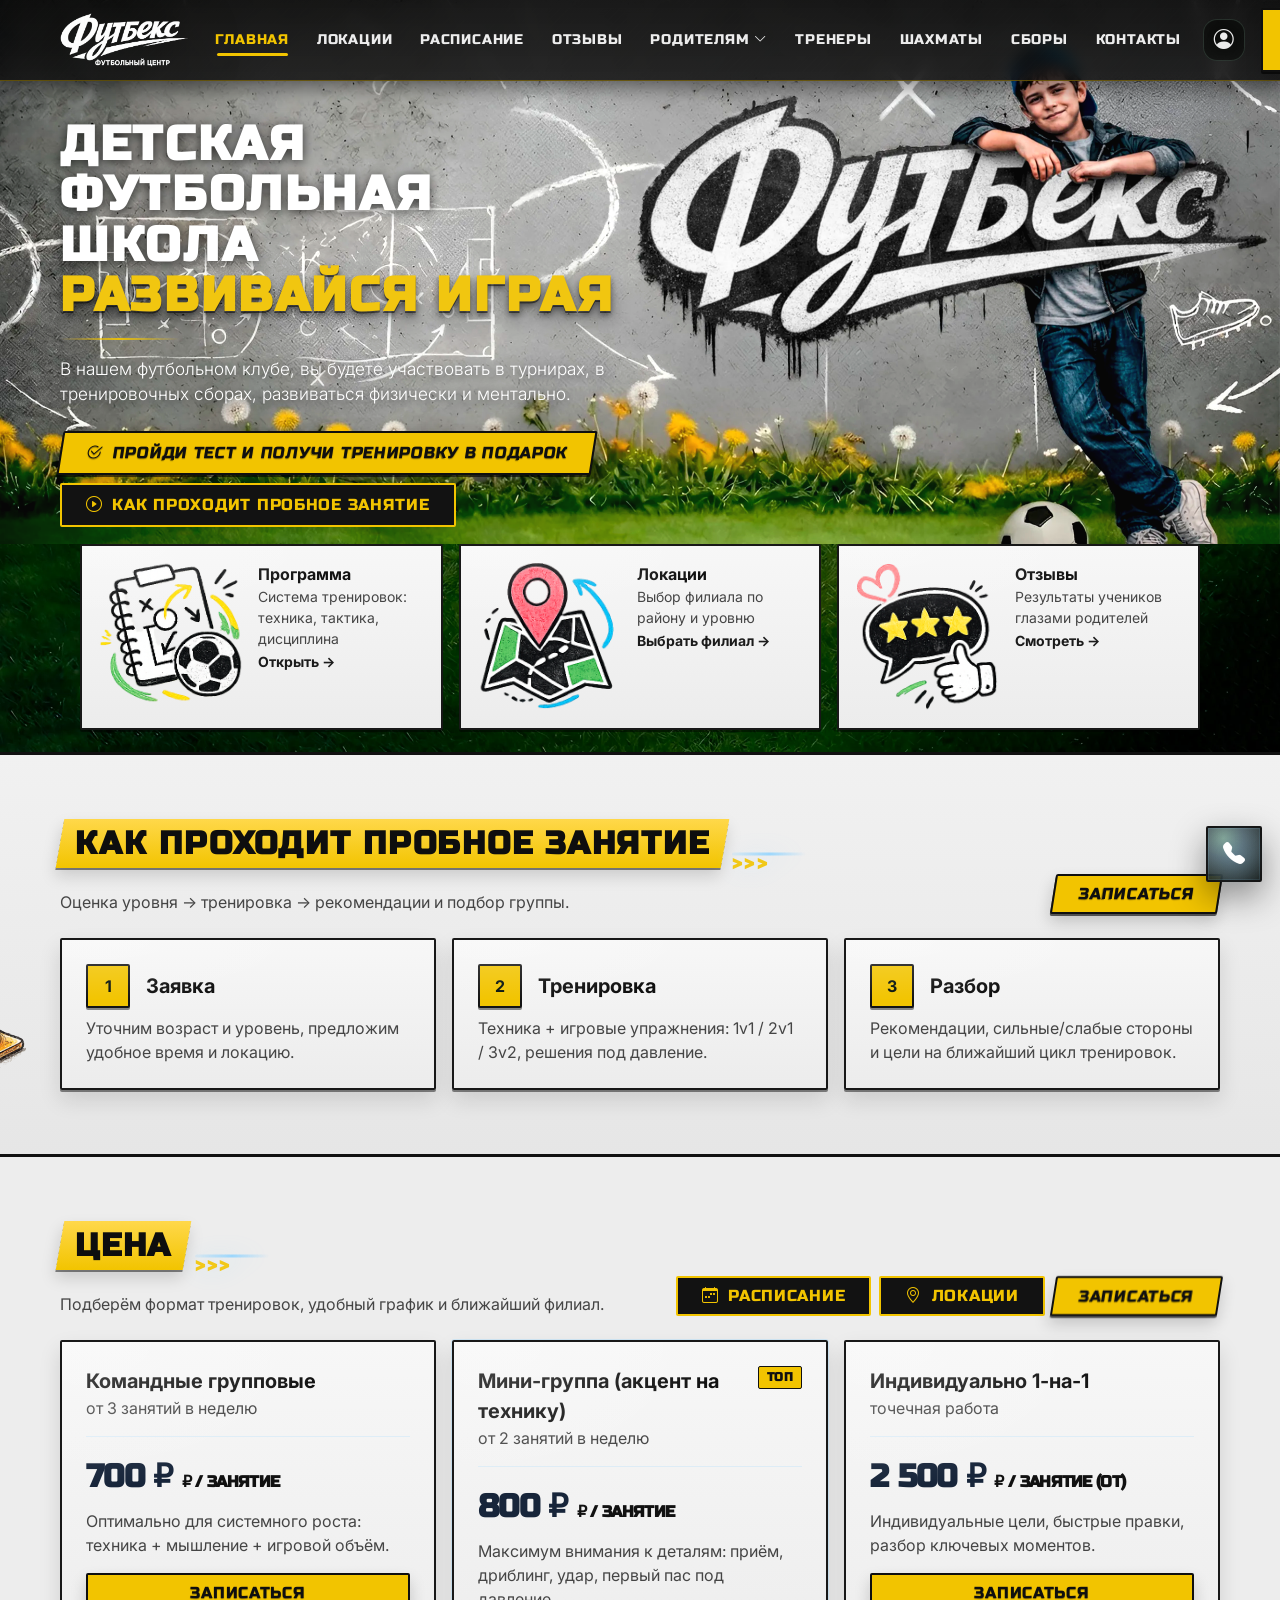
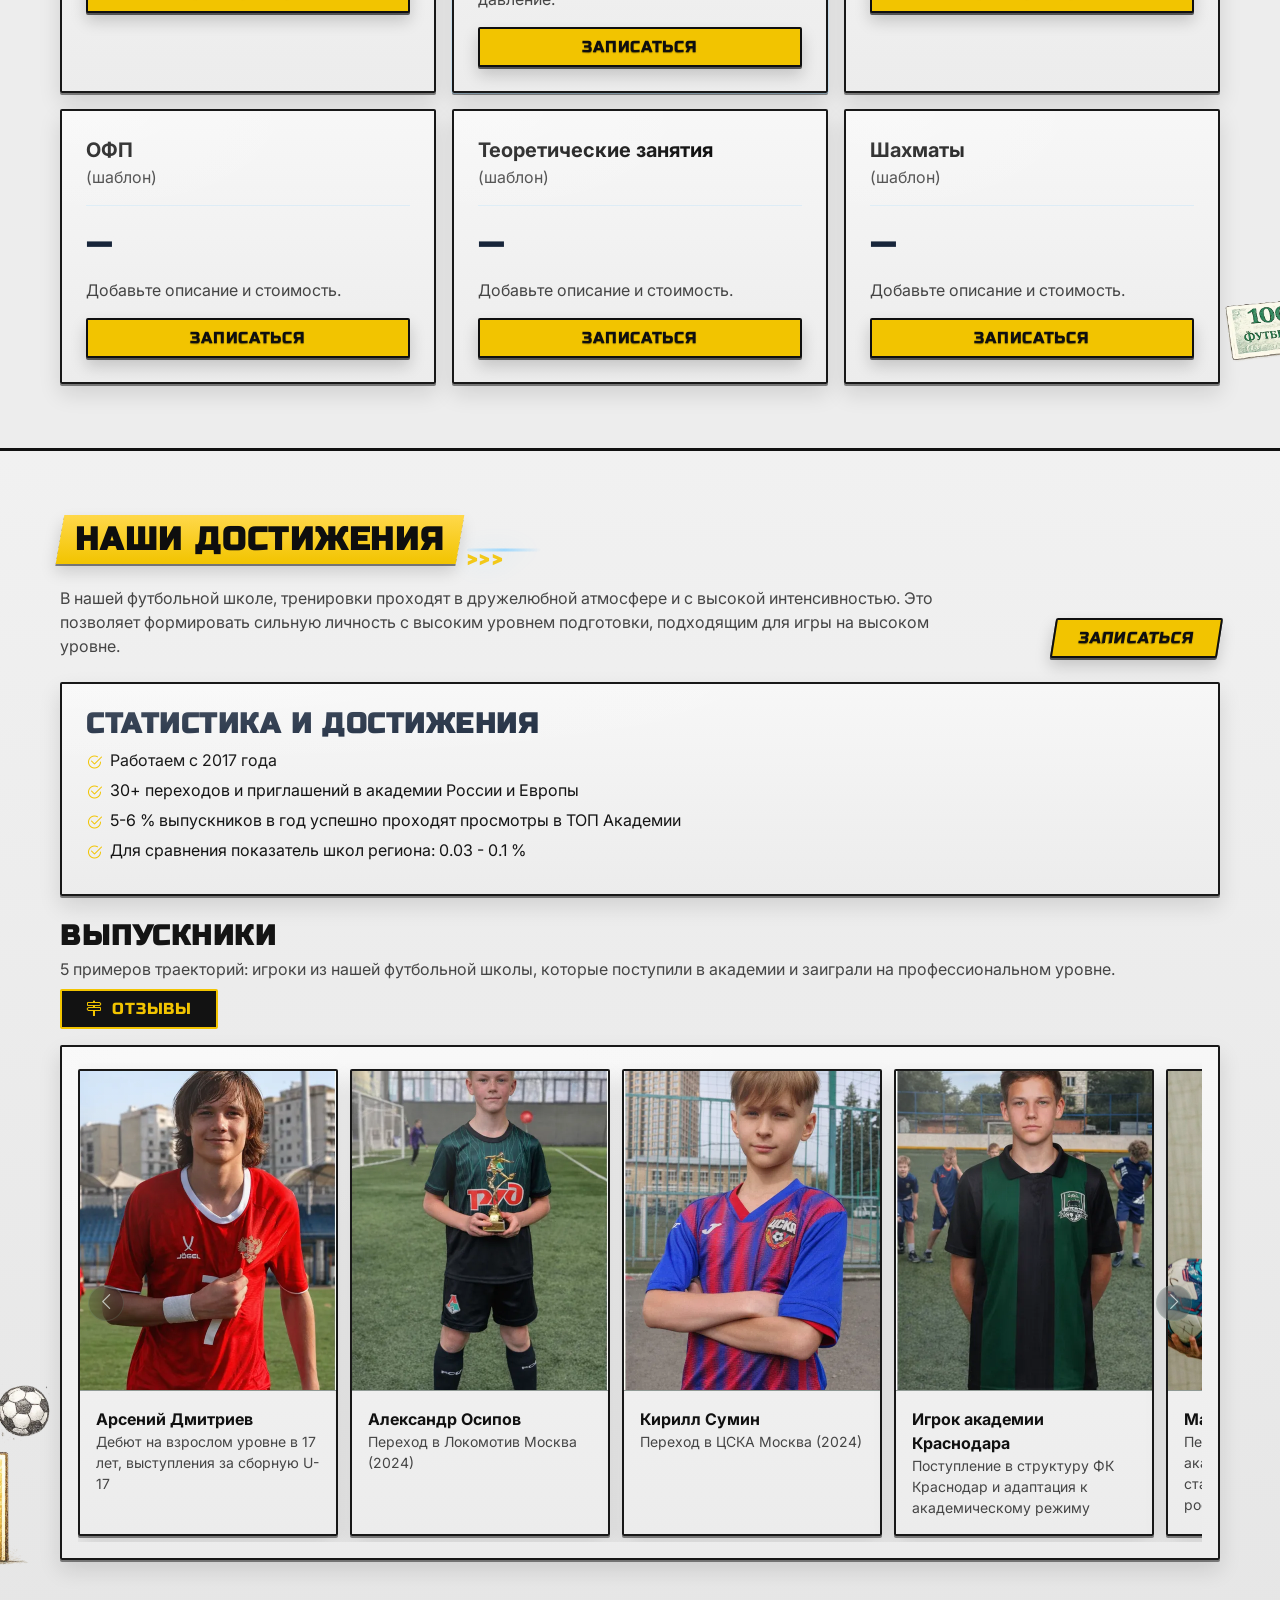
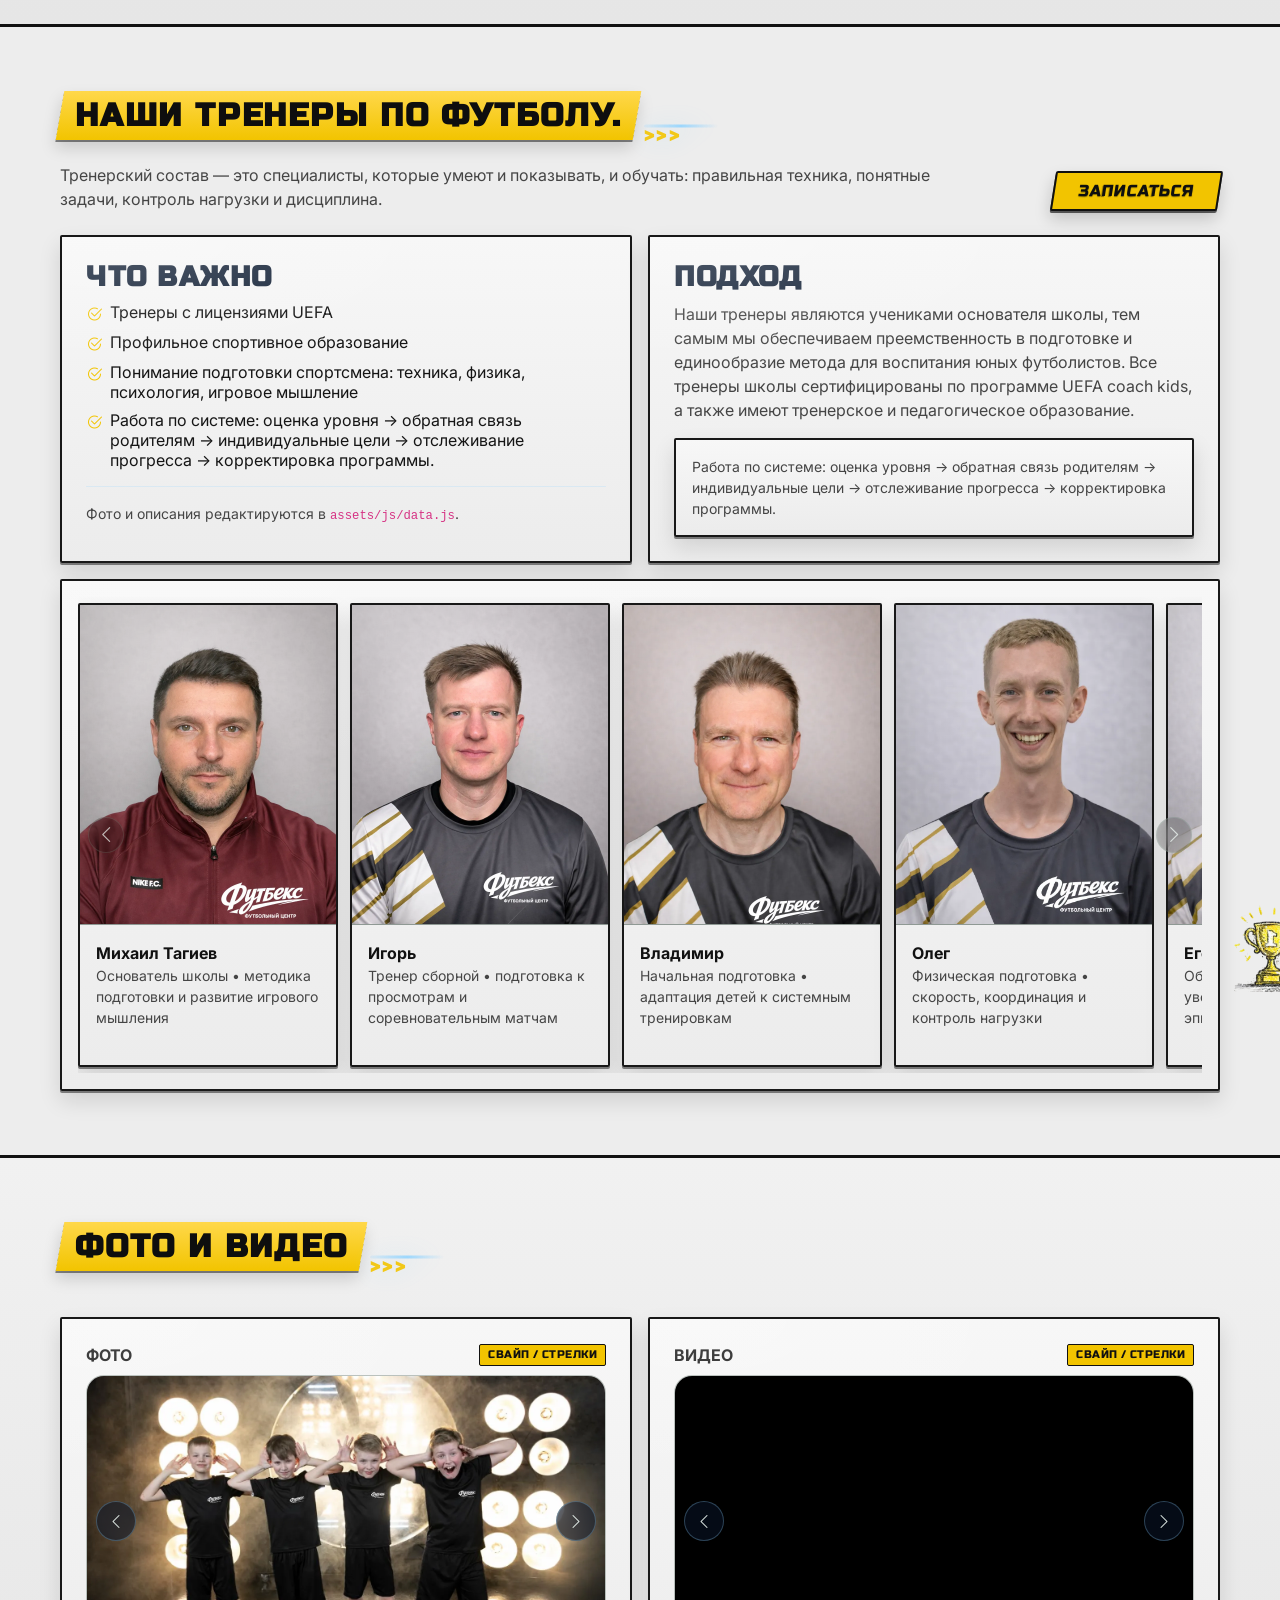
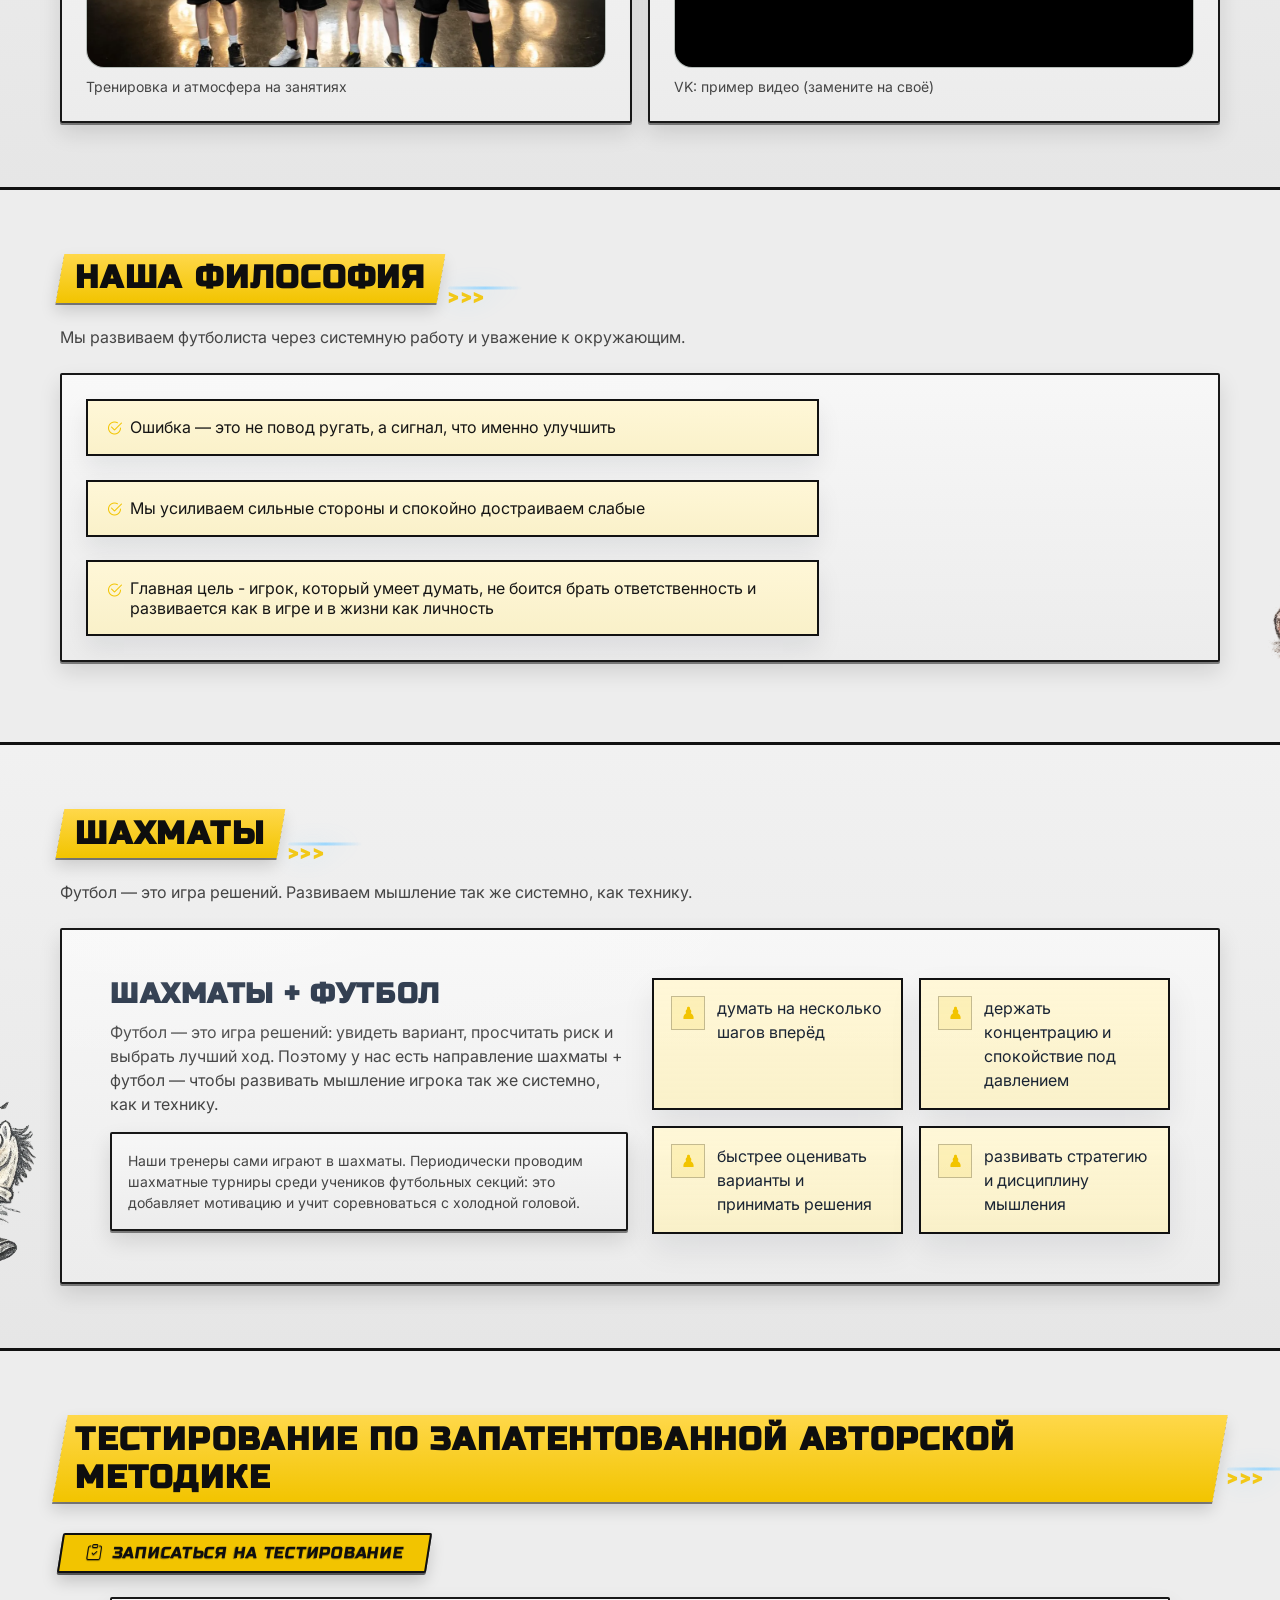
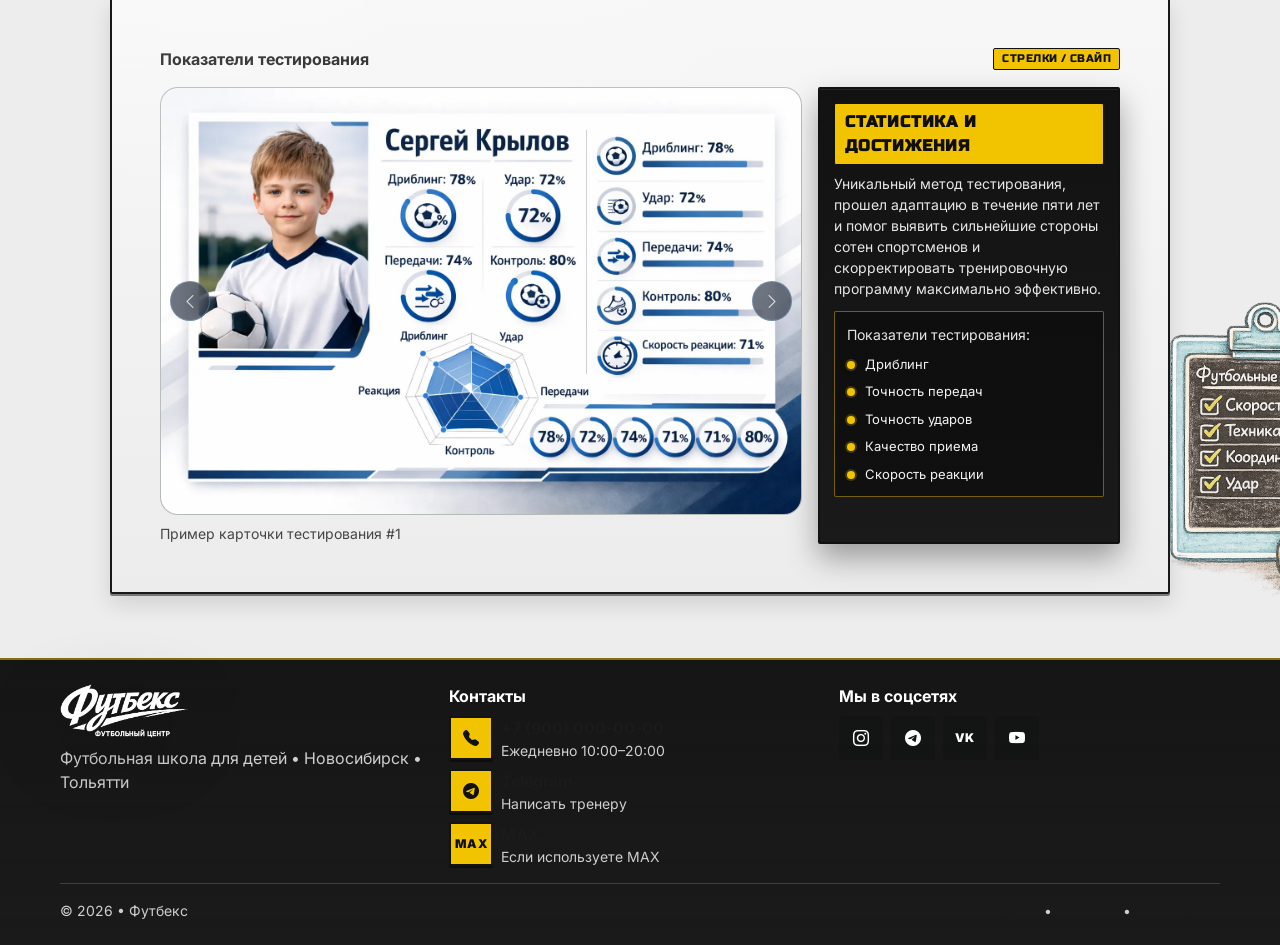
==== commit 7a9594f6: "Remove tablet background binary placeholder" ====
--- a/Site/index.html
+++ b/Site/index.html
@@ -61,8 +61,11 @@
         </div>
       </div>
 
-      <!-- Mobile: actions (moved lower, closer to KPI) -->
-      <div class="d-lg-none mt-2 mb-3 hero-mobile-actions">
+      <!-- Hero metrics -->
+      <div class="row g-2 mt-5 hero-kpis-cutoff" id="heroKpis"></div>
+
+      <!-- Mobile: actions are pinned below KPI cards, inside the extended hero -->
+      <div class="d-lg-none mt-3 hero-mobile-actions">
         <div class="d-grid gap-2">
           <button type="button" class="btn btn-accent px-4 py-2" data-bs-toggle="modal" data-bs-target="#quizModal">
             <i class="bi bi-check2-circle me-1"></i> Пройди тест и получи тренировку в подарок
@@ -72,9 +75,6 @@
           </a>
         </div>
       </div>
-
-      <!-- Hero metrics -->
-      <div class="row g-2 mt-5 hero-kpis-cutoff" id="heroKpis"></div>
     </div>
   </header>
 
@@ -520,4 +520,3 @@
 
 
 
-
--- a/Site/assets/css/theme.css
+++ b/Site/assets/css/theme.css
@@ -123,6 +123,15 @@
   height: auto;
   pointer-events: none;
   user-select: none;
+}
+
+@media (max-width: 991.98px){
+  .site-bg-layer-host{
+    left: 50%;
+    right: auto;
+    width: min(calc(100% - 32px), var(--mobile-decor-content-max, 500px));
+    transform: translateX(-50%);
+  }
 }
 
 .bg-hero{
@@ -552,6 +561,7 @@
 
 [data-hero-bg] {
   position: relative;
+  z-index: 0;
   background: none !important;
   height: var(--hero-height, auto);
 }
@@ -562,9 +572,10 @@
   inset: 0;
   background-image: var(--hero-bg-url, none);
   background-size: cover;
-  background-position: center top;
+  background-position: 50% 30%;
   background-repeat: no-repeat;
   pointer-events: none;
+  will-change: transform;
   z-index: -1;
 }
 
@@ -577,7 +588,7 @@
 @media (max-width: 991.98px) {
   [data-hero-bg]::before {
     height: 100%;
-    background-position: center 0;
-    background-size: 100% auto;
-  }
-}
+    background-position: 50% 30%;
+    background-size: cover;
+  }
+}
--- a/Site/assets/css/components.css
+++ b/Site/assets/css/components.css
@@ -31,32 +31,51 @@
 
 .hero--page{ padding-bottom: 26px; }
 @media (max-width: 576px){ .hero--page{ padding-top: 76px; padding-bottom: 22px; } }
-/* Index hero: keep players visible on mobile (overlay cutout) */
-.hero--index .container{ position: relative; }
-.hero--index .container > .row{ position: relative; z-index: 2; }
+/* Index hero: tie the block size to a 16:9 canvas instead of letting the background appear oversized */
+.hero--index{
+  width: 100%;
+}
+.hero--index .container{
+  position: relative;
+  height: 100%;
+  display: flex;
+  flex-direction: column;
+}
+.hero--index .container > .row{
+  position: relative;
+  z-index: 2;
+  flex: 0 0 auto;
+}
+.hero--index #heroKpis{
+  margin-top: auto;
+}
 
 /* Index hero: lift the left copy a bit on desktop so it sits closer to the header */
 @media (min-width: 992px){
+  .hero--index{
+    aspect-ratio: 16 / 9;
+    min-height: 680px;
+    max-height: 900px;
+    padding-bottom: 40px;
+  }
   .hero--index .container > .row{
     align-items: flex-start !important;
   }
-  .hero--index .hero-copy{ margin-top: 18px; }
-}
-
-/* Desktop + tablet: place KPI row noticeably lower in the first screen */
-@media (min-width: 768px){
+  .hero--index .hero-copy{
+    margin-top: 18px;
+    max-width: min(100%, 620px);
+  }
   .hero--index #heroKpis{
-    margin-top: clamp(72px, 12vh, 140px) !important;
-  }
-}
-
-@media (min-width: 992px){
+    padding-top: clamp(32px, 5vw, 72px);
+  }
+}
+
+@media (min-width: 768px) and (max-width: 991.98px){
   .hero--index{
-    min-height: max(1120px, calc(100svh + 140px));
-    padding-bottom: 40px;
+    min-height: clamp(640px, 72vw, 820px);
   }
   .hero--index #heroKpis{
-    margin-top: clamp(500px, 24vh, 360px) !important;
+    padding-top: clamp(24px, 5vw, 48px);
   }
 }
 
@@ -244,28 +263,23 @@
 }
 @media (max-width: 991.98px){
   .hero--index{
-    min-height: max(700px, 92svh);
-    padding-bottom: 28px;
-  }
-  .hero--index .container{
-    min-height: inherit;
-    display: flex;
-    flex-direction: column;
+    min-height: var(--hero-mobile-min-height, clamp(700px, 112svh, 860px));
+    padding-bottom: var(--hero-mobile-padding-bottom, 48px);
   }
   .hero--index .container > .row{
     order: 1;
-    flex: 0 0 auto;
+  }
+  .hero--index #heroKpis{
+    order: 2;
+    margin-top: var(--hero-mobile-kpis-margin-top, 10px) !important;
+    padding-bottom: var(--hero-mobile-kpis-padding-bottom, 10px);
   }
   .hero-mobile-actions{
-    order: 2;
-    margin-top: auto !important;
-    margin-bottom: 18px !important;
-    padding-top: 12px;
-  }
-  .hero--index #heroKpis{
     order: 3;
-    margin-top: 0 !important;
-    padding-bottom: 12px;
+    margin-top: var(--hero-mobile-actions-margin-top, 8px) !important;
+    margin-bottom: var(--hero-mobile-actions-margin-bottom, 0px) !important;
+    padding-top: var(--hero-mobile-actions-gap, 8px);
+    padding-bottom: var(--hero-mobile-actions-padding-bottom, 0px);
   }
   .hero--index #heroKpis > [class*="col"]:nth-child(n+3){
     display: none !important;
@@ -278,14 +292,34 @@
   .hero--index .row{ row-gap: 10px; }
   .hero-visual{ min-height: 0; }
   .hero--index{
-    min-height: max(660px, 88svh);
+    min-height: var(--hero-mobile-min-height, clamp(720px, 118svh, 900px));
+    padding-bottom: var(--hero-mobile-padding-bottom, 56px);
+  }
+  .hero--index #heroKpis > [class*="col"]:nth-child(-n+2){
+    width: 100%;
   }
   .hero-mobile-actions{
-    margin-bottom: 14px !important;
-    padding-top: 8px;
-  }
-  .hero--index #heroKpis{
-    padding-bottom: 20px;
+    padding-top: var(--hero-mobile-actions-gap, 8px);
+  }
+}
+
+@media (max-width: 390px){
+  .hero--index{
+    min-height: var(--hero-mobile-min-height, clamp(760px, 126svh, 960px));
+    padding-bottom: var(--hero-mobile-padding-bottom, 64px);
+  }
+  .hero .display-5, .hero .display-6{
+    font-size: 1.56rem;
+    line-height: 1.04;
+  }
+  .hero .btn{
+    font-size: .82rem;
+  }
+  .hero-mobile-actions{
+    margin-top: 12px !important;
+  }
+  .hero-mobile-actions .btn{
+    min-height: 48px;
   }
 }
 
@@ -1960,7 +1994,11 @@
 .section-decor{
   position: absolute;
   display: block;
-  width: clamp(150px, 14vw, 220px);
+  left: var(--decor-left, auto);
+  right: var(--decor-right, auto);
+  top: var(--decor-top, auto);
+  bottom: var(--decor-bottom, auto);
+  width: var(--decor-size, clamp(150px, 14vw, 220px));
   aspect-ratio: 1 / 1;
   background-repeat: no-repeat;
   background-position: center;
@@ -1973,123 +2011,175 @@
   position: relative;
   z-index: 2;
 }
+/* Manual tuning:
+   for each block change only these variables:
+   --decor-left / --decor-right / --decor-top / --decor-bottom / --decor-size */
 .section-decor--steps{
-  left: -270px;
+  left: -260px;
   top: 60px;
   width: 250px;
   background-image: url("../img/sitebg-decor/conus.webp");
 }
 .section-decor--pricing{
-  right: -270px;
+  right: -250px;
   top: 490px;
   width: 270px;
   background-image: url("../img/sitebg-decor/money.webp");
 }
 .section-decor--result{
-  left: -290px;
+  left: -275px;
   bottom: -60px;
   width: 290px;
   background-image: url("../img/sitebg-decor/Chart.webp");
 }
 .section-decor--coaches{
-  right: -250px;
-  bottom: -70px;
-  width: 260px;
+  --decor-right: -250px;
+  --decor-bottom: -70px;
+  --decor-size: 260px;
   background-image: url("../img/sitebg-decor/coach.webp");
   transform: scaleX(-1);
 }
 .section-decor--media{
   left: -240px;
-  top: 325px;
+  top: 335px;
   background-image: url("../img/sitebg-decor/TV.webp");
 }
 .section-decor--philosophy{
-  right: -270px;
-  top: 170px;
-  width: 250px;
+  --decor-right: -270px;
+  --decor-top: 170px;
+  --decor-size: 250px;
   background-image: url("../img/sitebg-decor/book.webp");
 }
 .section-decor--chess{
-  left: -280px;
-  top: 220px;
-  width: 290px;
+  --decor-left: -280px;
+  --decor-top: 220px;
+  --decor-size: 290px;
   background-image: url("../img/sitebg-decor/chess.webp");
 }
 .section-decor--testing{
-  right: -180px;
-  bottom: -8px;
-  width: 300px;
+  --decor-right: -180px;
+  --decor-bottom: -8px;
+  --decor-size: 300px;
   background-image: url("../img/sitebg-decor/test.webp");
 }
 @media (max-width: 1199.98px){
   .section-decor{
-    width: 128px;
+    --decor-size: 128px;
   }
   .section-decor--steps,
   .section-decor--result,
   .section-decor--media,
   .section-decor--chess{
-    left: -70px;
+    --decor-left: -70px;
+    --decor-right: auto;
   }
   .section-decor--pricing,
   .section-decor--coaches,
   .section-decor--philosophy,
   .section-decor--testing{
-    right: -72px;
+    --decor-left: auto;
+    --decor-right: -72px;
   }
 }
 @media (max-width: 991.98px){
+  section > .container{
+    --section-decor-edge-offset: clamp(-26px, -1.8vw, -12px);
+  }
   .section-decor{
-    width: 84px;
+    --decor-size: 84px;
     opacity: .94;
   }
   .section-decor--steps{
-    left: auto;
-    right: 12px;
-    top: 118px;
+    --decor-left: auto;
+    --decor-right: var(--section-decor-edge-offset);
+    --decor-top: 118px;
   }
   .section-decor--pricing{
-    right: 30px;
-    top: 168px;
+    --decor-left: auto;
+    --decor-right: calc(var(--section-decor-edge-offset) + 14px);
+    --decor-top: 168px;
   }
   .section-decor--result{
-    left: 260px;
-    bottom: 995px;
+    --decor-left: auto;
+    --decor-right: var(--section-decor-edge-offset);
+    --decor-bottom: 995px;
   }
   .section-decor--coaches{
-    right: 30px;
-    bottom: 1435px;
+    --decor-left: auto;
+    --decor-right: calc(var(--section-decor-edge-offset) + 10px);
+    --decor-bottom: 1435px;
   }
   .section-decor--media{
-    left: 280px;
-    top: 122px;
+    --decor-left: auto;
+    --decor-right: var(--section-decor-edge-offset);
+    --decor-top: 122px;
   }
   .section-decor--philosophy{
-    right: 12px;
-    top: 96px;
+    --decor-left: auto;
+    --decor-right: var(--section-decor-edge-offset);
+    --decor-top: 96px;
   }
   .section-decor--chess{
-    left: 240px;
-    top: -30px;
+    --decor-left: auto;
+    --decor-right: calc(var(--section-decor-edge-offset) - 6px);
+    --decor-top: -30px;
   }
   .section-decor--testing{
-    right: 24px;
-    bottom: 700px;
+    --decor-left: auto;
+    --decor-right: calc(var(--section-decor-edge-offset) + 8px);
+    --decor-bottom: 700px;
   }
 }
 @media (max-width: 576px){
+  section > .container{
+    --section-decor-edge-offset: clamp(-18px, -4vw, -8px);
+  }
   .section-decor{
-    width: 72px;
+    --decor-size: 72px;
     opacity: .96;
   }
-  .section-decor--steps{ top: 105px; width: 100px; }
+  .section-decor--steps{ top: 120px; width: 100px; }
   .section-decor--pricing{ top: -70px; width: 150px; } 
-  .section-decor--media{ top: -20px; }
+  .section-decor--media{ top: -20px; right: 10px; }
   .section-decor--result{ width: 100px; }
   .section-decor--coaches{ width: 100px; }
   .section-decor--chess{ width: 100px; }
   .section-decor--testing{ width: 100px; }
-  
+  .section-decor--philosophy{ right: 10px; }
+}
+
+@media (min-width: 577px) and (max-width: 767.98px){
+  section > .container{
+    --section-decor-edge-offset: -20px;
+  }
+  .section-decor{
+    width: 88px;
+  }
+  .section-decor--steps{ top: 130px; }
+  .section-decor--pricing{ top: 118px; }
+  .section-decor--result{ bottom: 920px; }
+  .section-decor--coaches{ bottom: 1320px; }
+  .section-decor--media{ top: 92px; }
+  .section-decor--philosophy{ top: 76px; }
+  .section-decor--chess{ top: 12px; }
+  .section-decor--testing{ bottom: 640px; }
+}
+
+@media (min-width: 768px) and (max-width: 991.98px){
+  section > .container{
+    --section-decor-edge-offset: -24px;
+  }
+  .section-decor{
+    width: 130px;
+  }
+  .section-decor--steps{ top: 80px; }
+  .section-decor--pricing{ top: 85px; width: 160px;}
+  .section-decor--result{ bottom: 1140px;width: 160px; }
+  .section-decor--coaches{ bottom: 1400px; right: 3px; }
+  .section-decor--media{ top: -50px; }
+  .section-decor--philosophy{ top: -60px; }
+  .section-decor--chess{ top: -70px; width: 160px; }
+  .section-decor--testing{ bottom: 690px; right: -90px; }
 }
 
 /* Philosophy / chess clean cards */
--- a/Site/assets/css/theme-football.css
+++ b/Site/assets/css/theme-football.css
@@ -23,19 +23,13 @@
   body.theme-football[data-page="index"]{
     background-image: url("../img/heroBg.webp") !important;
     background-repeat: no-repeat !important;
-    background-position: center top !important;
-    background-size: 100% auto !important;
+    background-position: 50% 30% !important;
+    background-size: cover !important;
     background-attachment: scroll !important;
   }
 
   body.theme-football::after{
     display: none !important;
-  }
-
-  body.theme-football[data-page="index"] section.hero-quick-links,
-  body.theme-football[data-page="index"] section.hero-quick-links:nth-of-type(even){
-    background: transparent !important;
-    border-top-color: transparent !important;
   }
 }
 
@@ -87,21 +81,11 @@
 body.theme-football .bg-hero::after{
   /* keep existing hero image/gradient behavior untouched */
 }
-body.theme-football .bg-hero::before{
+body.theme-football .bg-hero::before,
+body.theme-football [data-hero-bg]::before{
   background-size: cover !important;
-  background-position: center center !important;
+  background-position: 50% 30% !important;
   background-repeat: no-repeat !important;
-}
-body.theme-football .bg-hero::before{
-  background-size: cover !important;
-  background-position: center center !important;
-  background-repeat: no-repeat !important;
-}
-@media (min-width: 992px){
-  body.theme-football .bg-hero::before{
-    background-size: 100% auto !important;
-    background-position: center top !important;
-  }
 }
 
 body.theme-football .bg-hero::after,
@@ -672,3 +656,155 @@
     border-top-color: transparent !important;
   }
 }
+
+/* Ultra-wide layout: keep content in a readable column and let the
+   background breathe with decorative side fills instead of stretching the
+   original hero art beyond the design canvas. */
+body.theme-football{
+  --page-content-max: 1320px;
+  --page-side-gap: clamp(16px, 3vw, 36px);
+  --mobile-decor-content-max: 500px;
+  --hero-art-width: 104%;
+  --hero-focus-x: 50%;
+  --hero-focus-y: 25%;
+  --hero-quick-links-overlap: 0px;
+}
+
+body.theme-football .container{
+  width: min(calc(100% - (var(--page-side-gap) * 2)), var(--page-content-max)) !important;
+  max-width: var(--page-content-max) !important;
+  margin-left: auto !important;
+  margin-right: auto !important;
+  padding-left: var(--bs-gutter-x, .75rem) !important;
+  padding-right: var(--bs-gutter-x, .75rem) !important;
+}
+
+@media (max-width: 991.98px){
+  body.theme-football .hero--index > .container,
+  body.theme-football section > .container,
+  body.theme-football .hero-quick-links > .container{
+    width: min(calc(100% - (var(--page-side-gap) * 2)), var(--mobile-decor-content-max)) !important;
+    max-width: var(--mobile-decor-content-max) !important;
+  }
+}
+
+@media (min-width: 577px) and (max-width: 767.98px){
+  body.theme-football{
+    --mobile-decor-content-max: 520px;
+  }
+}
+
+@media (min-width: 768px) and (max-width: 991.98px){
+  body.theme-football{
+    --mobile-decor-content-max: 560px;
+  }
+}
+
+@media (min-width: 1600px){
+  body.theme-football{
+    --page-content-max: 1380px;
+    --page-side-gap: clamp(24px, 3.2vw, 56px);
+    --hero-art-width: 2040px;
+    --hero-quick-links-overlap: 188px;
+  }
+}
+
+@media (min-width: 2200px){
+  body.theme-football{
+    --page-content-max: 1420px;
+    --page-side-gap: clamp(32px, 4vw, 96px);
+  }
+}
+
+@media (min-width: 992px){
+  body.theme-football[data-page="index"]{
+    background-image: none !important;
+    background-color: var(--surface-light) !important;
+  }
+
+  body.theme-football{
+    --hero-quick-links-overlap: clamp(168px, 14vw, 220px);
+  }
+
+  body.theme-football[data-page="index"] .hero--index{
+    position: relative;
+    overflow: hidden;
+    isolation: isolate;
+    padding-bottom: clamp(228px, 18vw, 300px);
+    background-color: var(--surface-light);
+  }
+
+  body.theme-football[data-page="index"] .hero--index::before,
+  body.theme-football[data-page="index"] [data-hero-bg].hero--index::before{
+    background-size: var(--hero-art-width) auto !important;
+    background-position: var(--hero-focus-x) var(--hero-focus-y) !important;
+    background-repeat: no-repeat !important;
+    opacity: .98;
+    z-index: -2;
+  }
+
+  body.theme-football[data-page="index"] .hero--index::after{
+    content: none !important;
+    display: none !important;
+    background: none !important;
+  }
+
+  body.theme-football[data-page="index"] .hero--index .hero-copy{
+    max-width: min(100%, 640px);
+  }
+
+  body.theme-football[data-page="index"] section{
+    overflow: hidden;
+    overflow: clip;
+  }
+
+  body.theme-football[data-page="index"] .hero-quick-links{
+    position: relative;
+    margin-top: calc(var(--hero-quick-links-overlap) * -1);
+    padding-top: 0 !important;
+    background: transparent !important;
+    border-top-color: transparent !important;
+    z-index: 1;
+  }
+
+  body.theme-football[data-page="index"] .hero-quick-links::before{
+    content: "";
+    position: absolute;
+    inset: 0;
+    background-image: var(--index-hero-bg-url, none);
+    background-repeat: no-repeat;
+    background-size: var(--hero-art-width) auto;
+    background-position: var(--hero-focus-x) bottom;
+    pointer-events: none;
+    z-index: -1;
+  }
+
+  body.theme-football[data-page="index"] section.hero-quick-links,
+  body.theme-football[data-page="index"] section.hero-quick-links:nth-of-type(even){
+    background: transparent !important;
+  }
+}
+
+@media (min-width: 1600px){
+  body.theme-football[data-page="index"] .hero--index{
+    min-height: clamp(760px, 46vw, 980px);
+    max-height: 980px;
+  }
+
+  body.theme-football[data-page="index"] section::before{
+    content: none;
+    display: none;
+    background: none;
+  }
+
+  body.theme-football[data-page="index"] .hero-quick-links::before{
+    content: none;
+    display: none;
+    background: none;
+  }
+
+  body.theme-football[data-page="index"] .hero-quick-links > .container{
+    position: relative;
+    z-index: 1;
+  }
+}
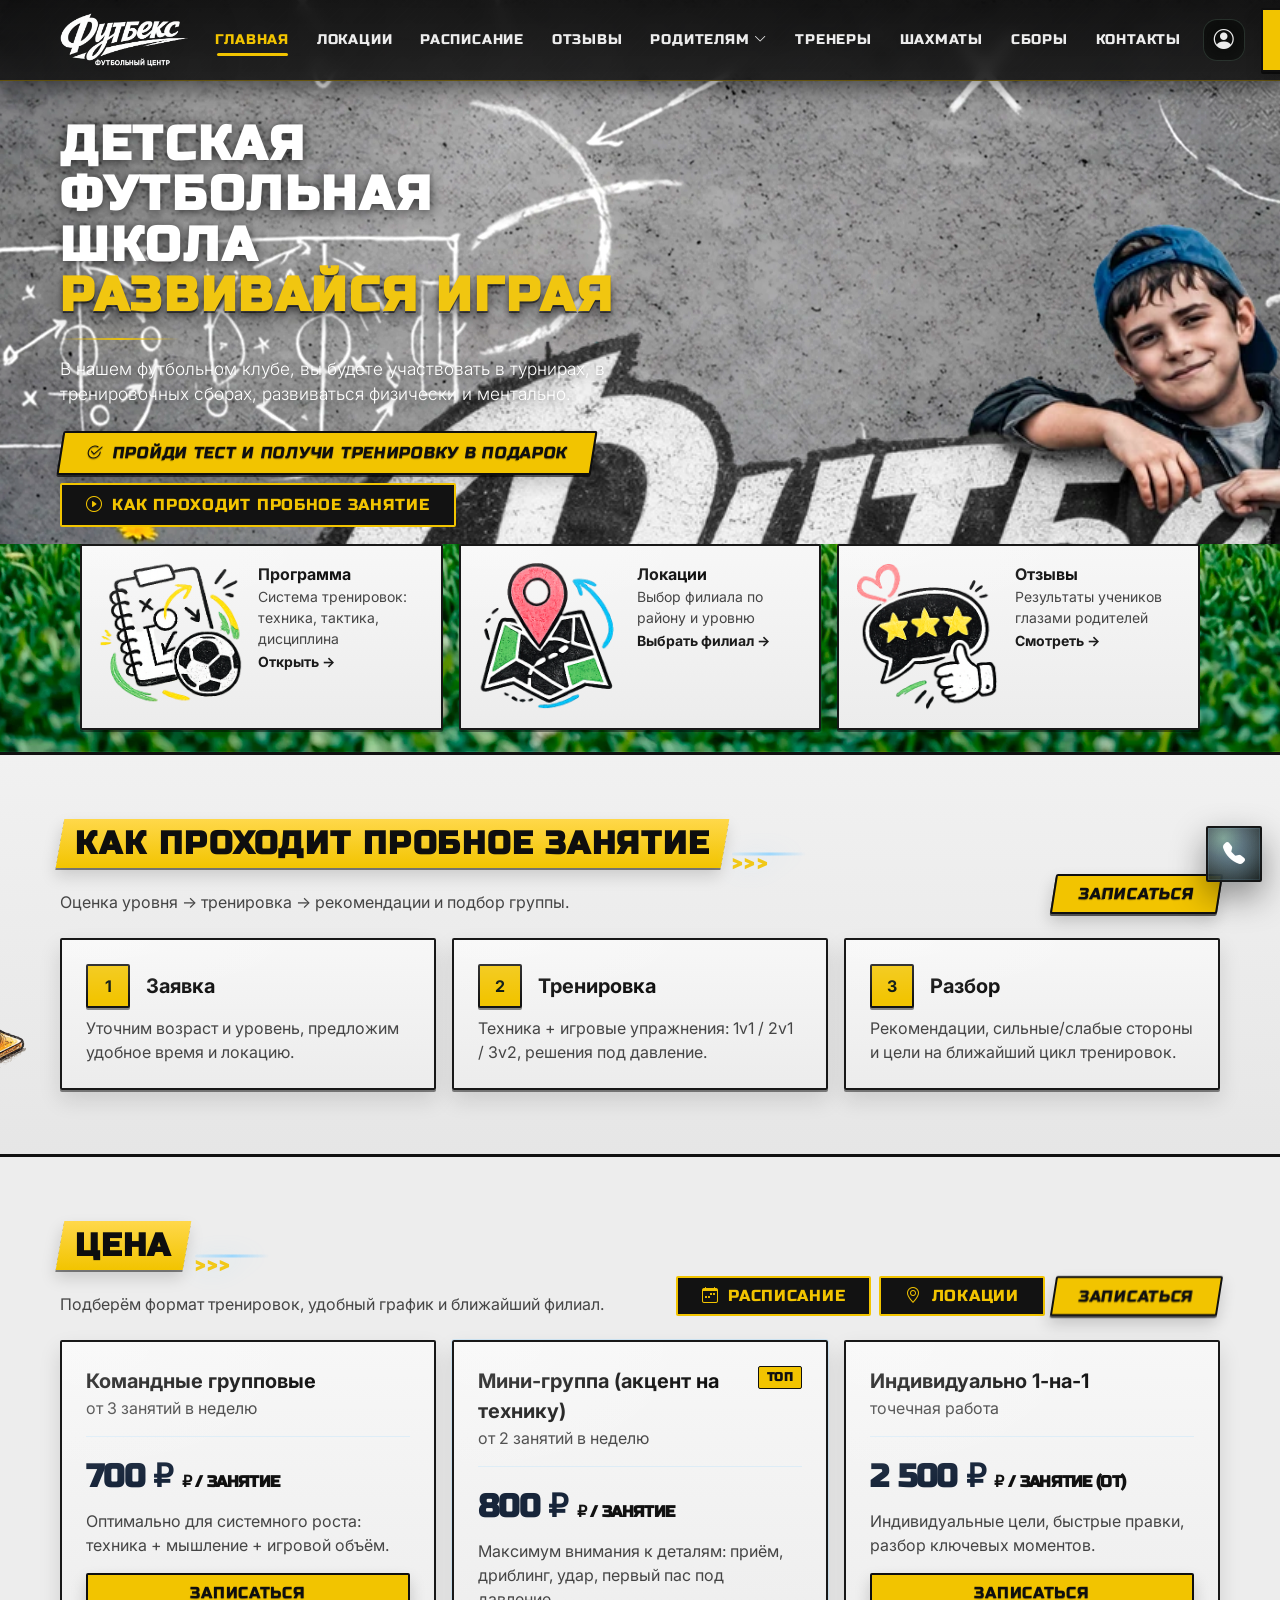
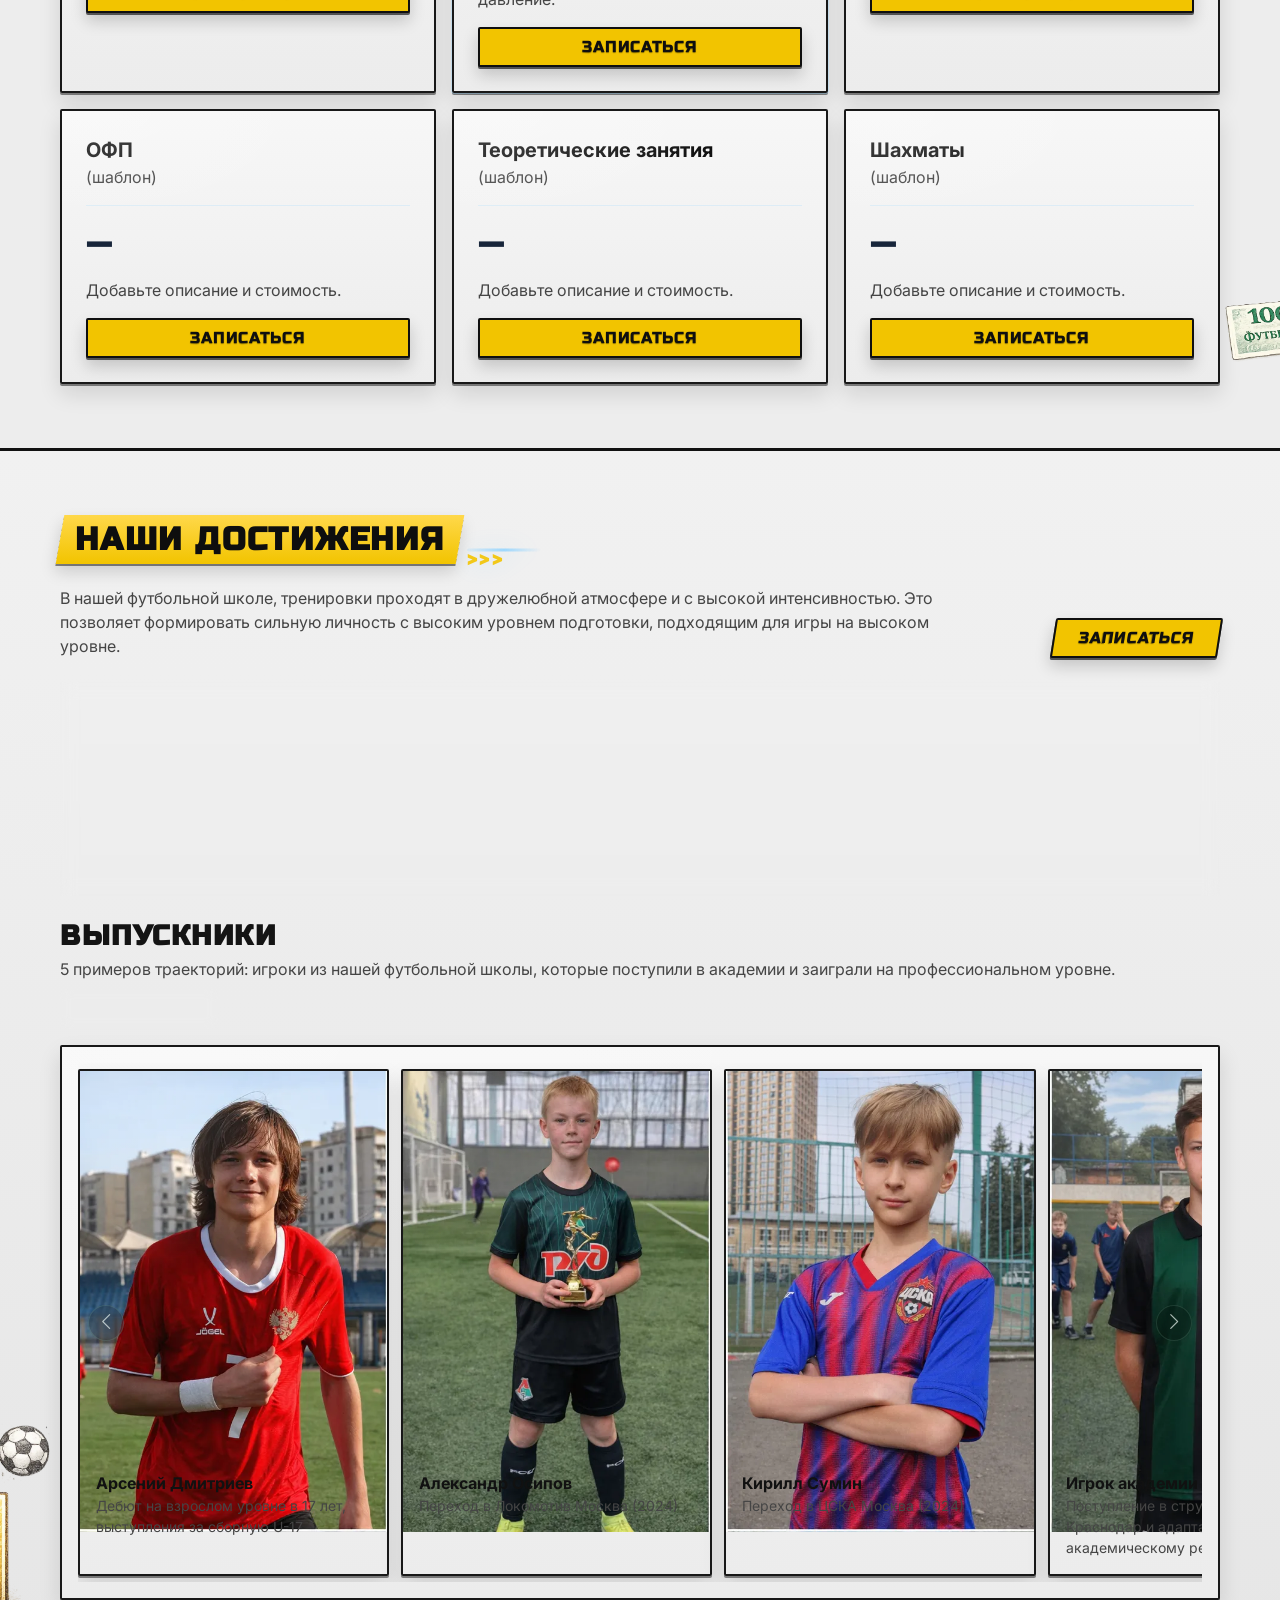
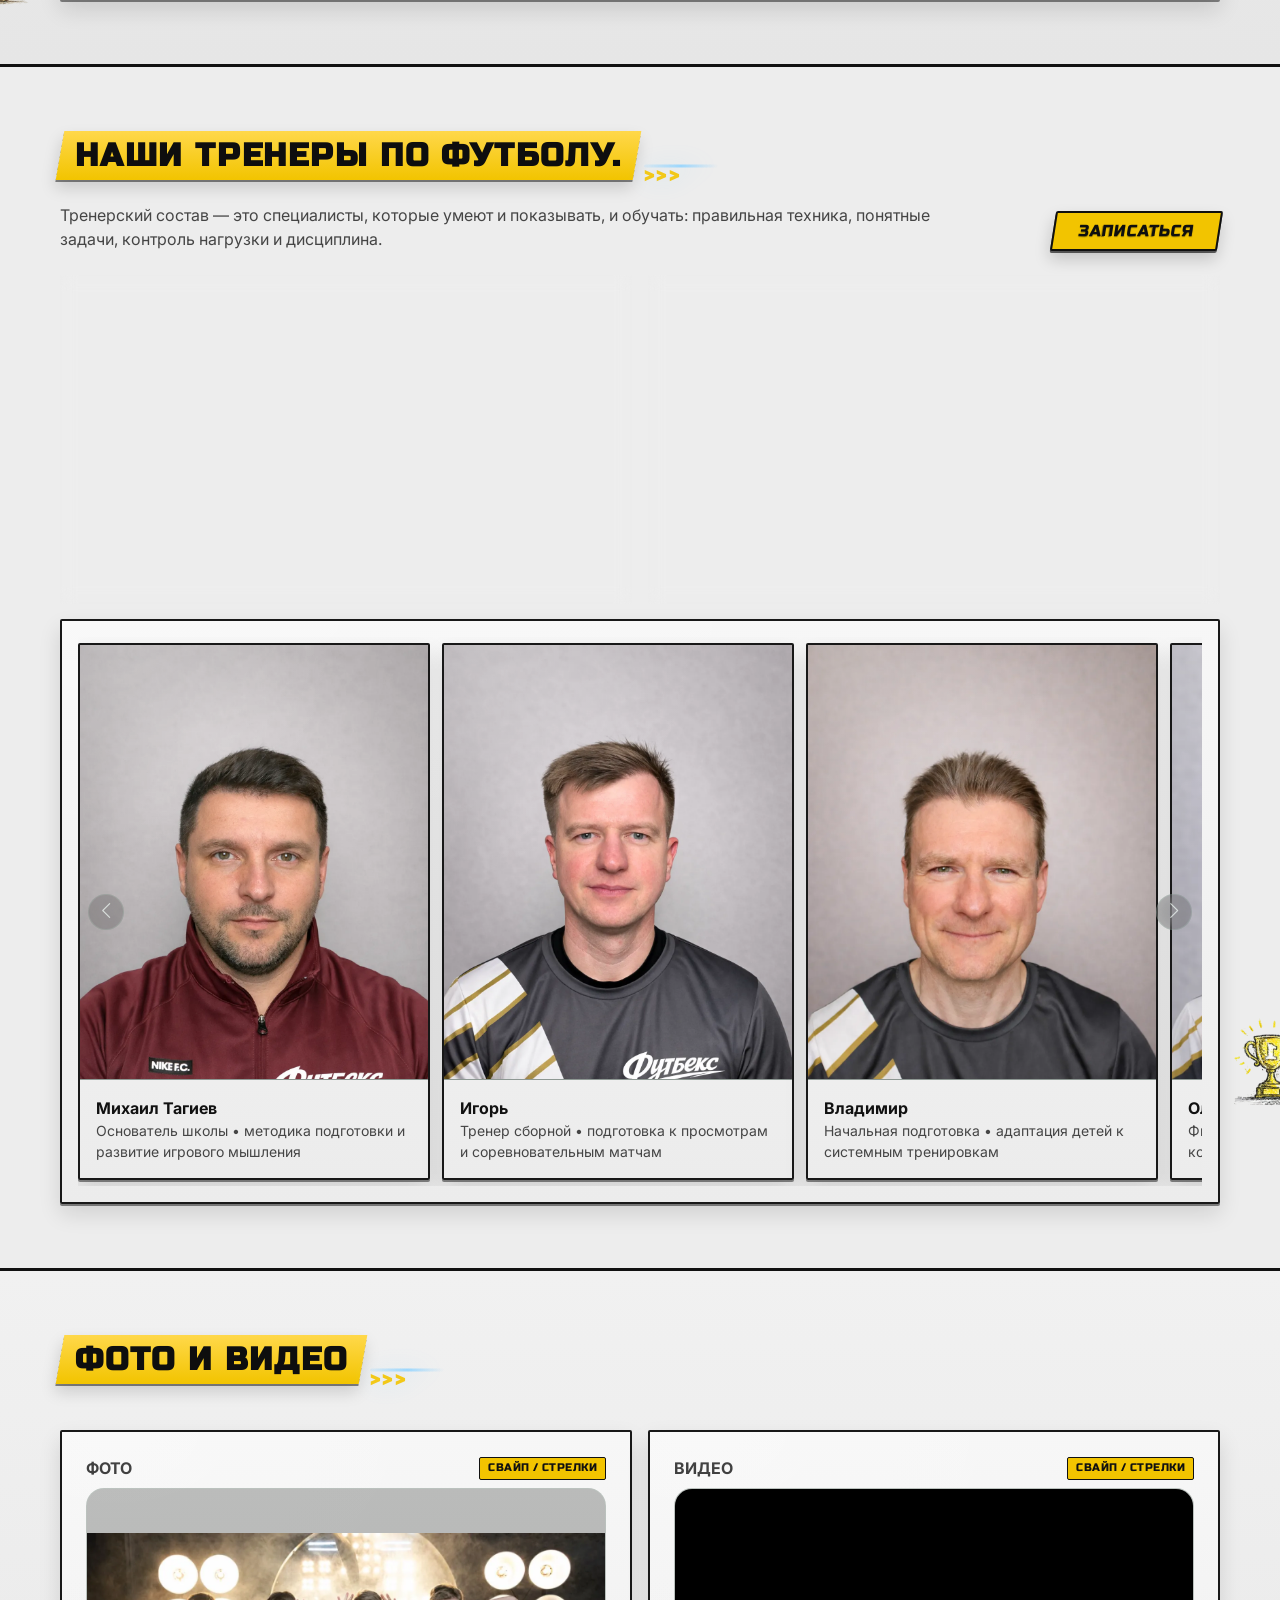
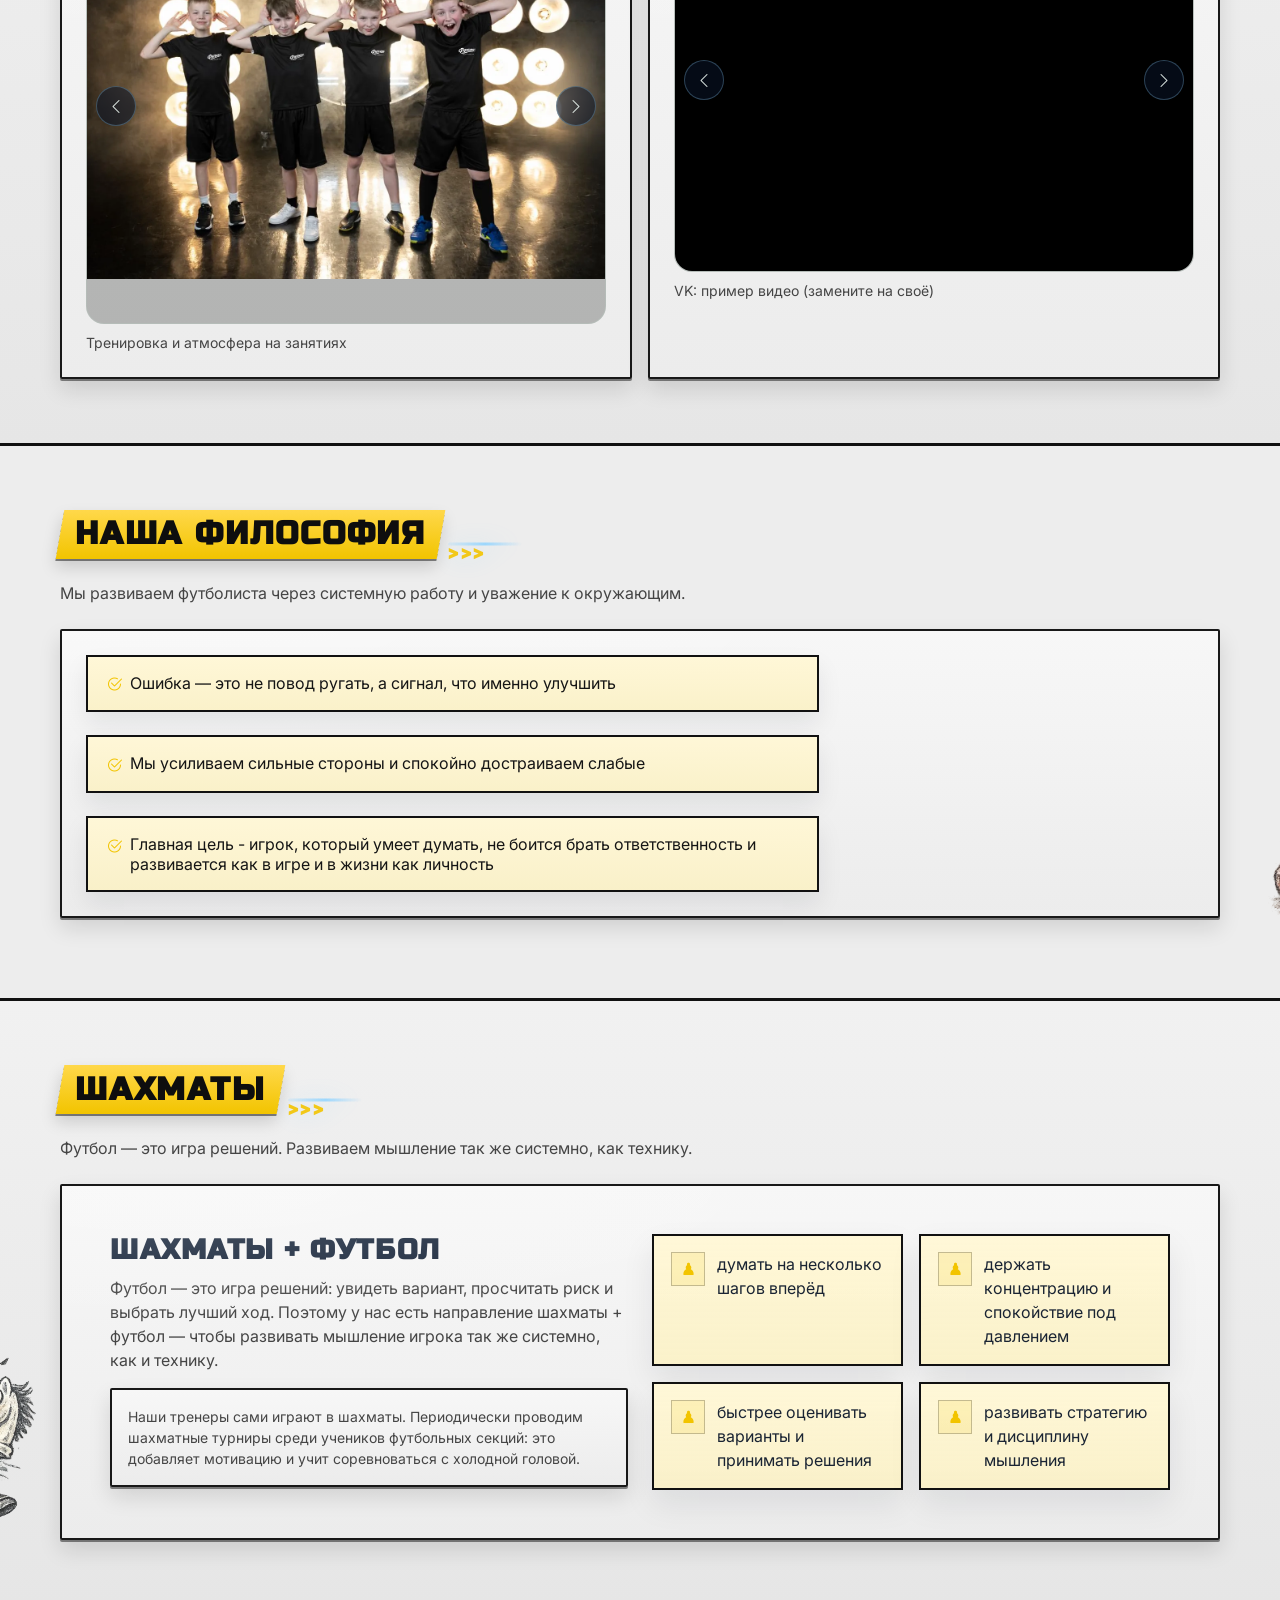
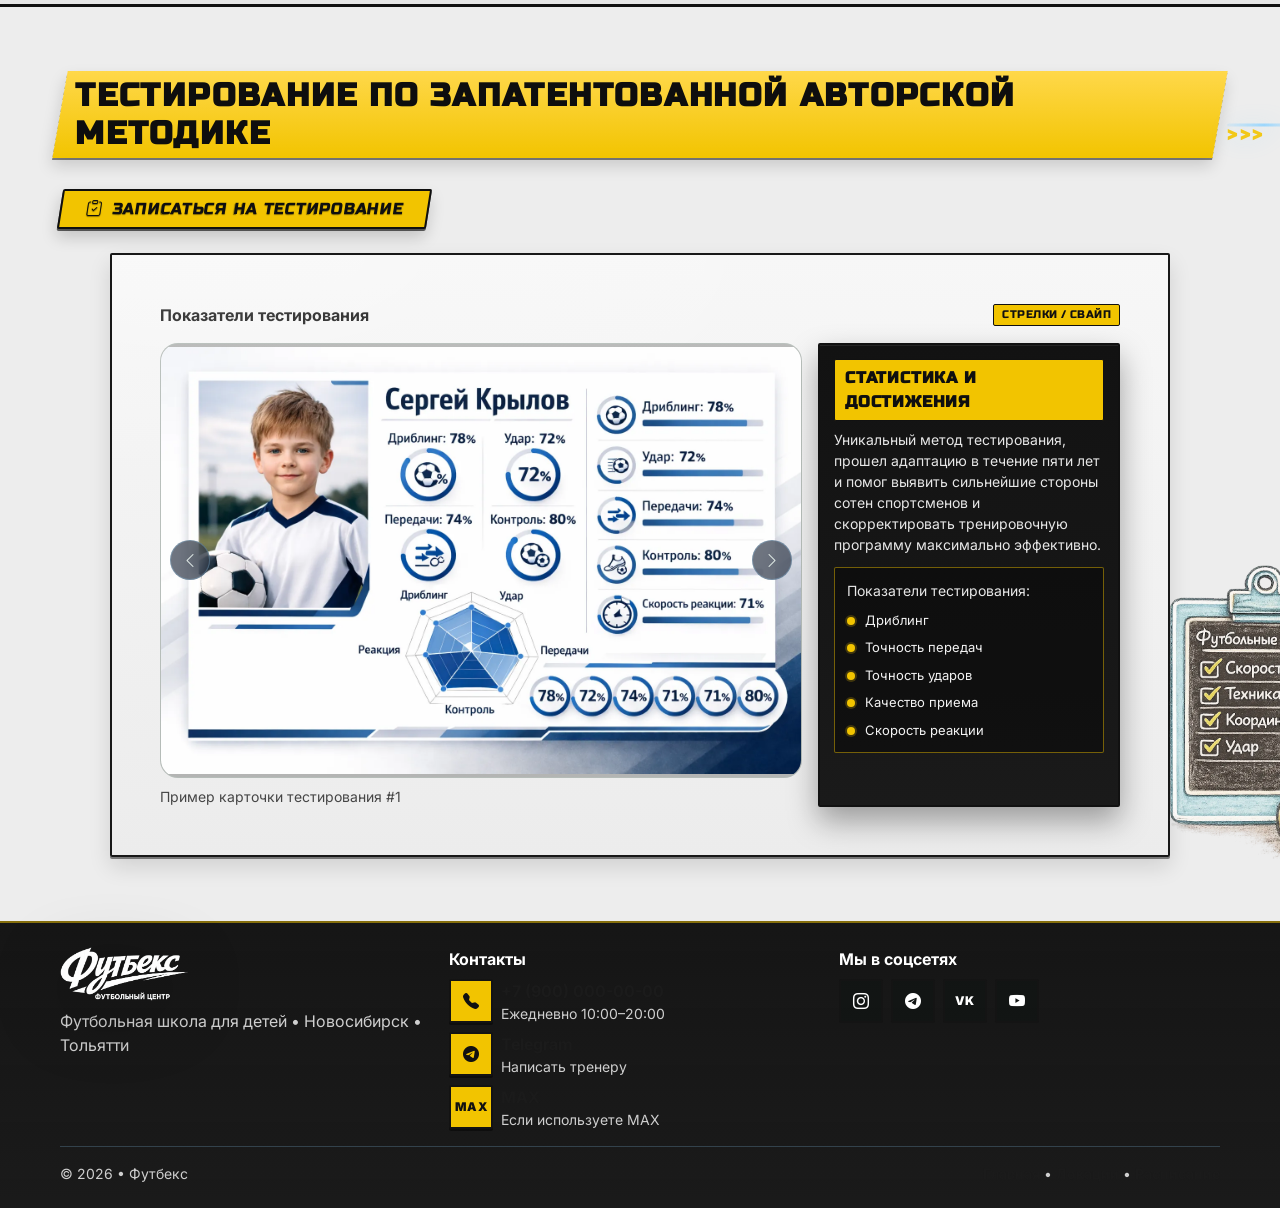
==== commit a5ad439d: "Adjust hero and responsive media blocks" ====
--- a/Site/index.html
+++ b/Site/index.html
@@ -61,11 +61,14 @@
         </div>
       </div>
 
-      <!-- Hero metrics -->
-      <div class="row g-2 mt-5 hero-kpis-cutoff" id="heroKpis"></div>
-
-      <!-- Mobile: actions are pinned below KPI cards, inside the extended hero -->
-      <div class="d-lg-none mt-3 hero-mobile-actions">
+      <div class="hero-boy-layer" aria-hidden="true">
+        <div class="hero-visual">
+          <img src="assets/img/heroboy.webp" alt="" loading="eager" fetchpriority="high">
+        </div>
+      </div>
+
+      <!-- Mobile: actions (moved lower, closer to KPI) -->
+      <div class="d-lg-none mt-2 mb-3 hero-mobile-actions">
         <div class="d-grid gap-2">
           <button type="button" class="btn btn-accent px-4 py-2" data-bs-toggle="modal" data-bs-target="#quizModal">
             <i class="bi bi-check2-circle me-1"></i> Пройди тест и получи тренировку в подарок
@@ -75,6 +78,9 @@
           </a>
         </div>
       </div>
+
+      <!-- Hero metrics -->
+      <div class="row g-2 mt-5 hero-kpis-cutoff" id="heroKpis"></div>
     </div>
   </header>
 
--- a/Site/assets/css/components.css
+++ b/Site/assets/css/components.css
@@ -34,10 +34,31 @@
 /* Index hero: tie the block size to a 16:9 canvas instead of letting the background appear oversized */
 .hero--index{
   width: 100%;
+  --hero-desktop-max-width: min(1440px, calc(100vw - 48px));
+  --hero-mobile-min-height: clamp(820px, 132svh, 1040px);
+  --hero-mobile-padding-bottom: 112px;
+  --hero-mobile-actions-gap: 12px;
+  --hero-mobile-actions-margin-top: 434px;
+  --hero-mobile-kpis-margin-top: 424px;
+  --hero-kpis-padding-top: clamp(32px, 5vw, 72px);
+  --hero-boy-width: min(100%, 903px);
+  --hero-boy-max-width: 903px;
+  --hero-boy-top: 88px;
+  --hero-boy-right: clamp(-42px, -2vw, 0px);
+  --hero-boy-bottom: auto;
+  --hero-boy-left: auto;
+  --hero-boy-transform: scale(1.5) translate(100px, 130px);
+  --hero-icons-offset-y: 0px;
+  --hero-icons-icon-size: clamp(108px, 10vw, 136px);
+  --hero-icons-card-padding: 1rem;
+  --result-card-media-ratio: 4 / 5;
+  --result-card-media-min-height: clamp(280px, 30vw, 420px);
+  --testing-stage-min-height: clamp(340px, 34vw, 560px);
 }
 .hero--index .container{
   position: relative;
   height: 100%;
+  min-height: inherit;
   display: flex;
   flex-direction: column;
 }
@@ -48,6 +69,24 @@
 }
 .hero--index #heroKpis{
   margin-top: auto;
+}
+.hero-boy-layer{
+  position: absolute;
+  inset: var(--hero-boy-top) var(--hero-boy-right) var(--hero-boy-bottom) var(--hero-boy-left);
+  z-index: 1;
+  display: flex;
+  justify-content: flex-end;
+  align-items: flex-start;
+  pointer-events: none;
+}
+.hero-boy-layer .hero-visual{
+  width: var(--hero-boy-width);
+  max-width: var(--hero-boy-max-width);
+}
+.hero-boy-layer .hero-visual img{
+  width: 100%;
+  max-width: 100%;
+  transform: var(--hero-boy-transform);
 }
 
 /* Index hero: lift the left copy a bit on desktop so it sits closer to the header */
@@ -58,24 +97,35 @@
     max-height: 900px;
     padding-bottom: 40px;
   }
-  .hero--index .container > .row{
-    align-items: flex-start !important;
+  .hero--index .container{
+    max-width: var(--hero-desktop-max-width);
+    padding-inline: clamp(20px, 3vw, 40px);
   }
   .hero--index .hero-copy{
     margin-top: 18px;
     max-width: min(100%, 620px);
   }
   .hero--index #heroKpis{
-    padding-top: clamp(32px, 5vw, 72px);
+    padding-top: var(--hero-kpis-padding-top, clamp(32px, 5vw, 72px));
   }
 }
 
 @media (min-width: 768px) and (max-width: 991.98px){
   .hero--index{
     min-height: clamp(640px, 72vw, 820px);
+    --hero-kpis-padding-top: clamp(24px, 5vw, 48px);
+    --hero-boy-width: min(100%, 640px);
+    --hero-boy-top: 118px;
+    --hero-boy-right: 50%;
+    --hero-boy-transform: translateX(50%) translateY(-52px);
+    --hero-icons-icon-size: clamp(92px, 12vw, 120px);
+    --hero-icons-offset-y: 0px;
+    --result-card-media-ratio: 4 / 5;
+    --result-card-media-min-height: clamp(340px, 58vw, 460px);
+    --testing-stage-min-height: clamp(300px, 48vw, 430px);
   }
   .hero--index #heroKpis{
-    padding-top: clamp(24px, 5vw, 48px);
+    padding-top: var(--hero-kpis-padding-top, clamp(24px, 5vw, 48px));
   }
 }
 
@@ -104,7 +154,7 @@
   overflow: visible !important;
 }
 .kpi-grid .feature-icon-img{
-  width: clamp(108px, 10vw, 136px) !important;
+  width: var(--hero-icons-icon-size, clamp(108px, 10vw, 136px)) !important;
   height: auto !important;
   max-width: none !important;
   object-fit: contain !important;
@@ -209,33 +259,27 @@
   color: #17304b;
   font-weight: 700;
 }
-.hero--index{
-  --hero-boy-max-width: 903px;
-}
 @media (max-width: 991.98px){
-  .hero--index .hero-visual{
-    display: flex;
+  .hero--index{
+    --hero-boy-width: min(100%, 560px);
+    --hero-boy-max-width: 560px;
+    --hero-boy-top: 120px;
+    --hero-boy-right: 50%;
+    --hero-boy-bottom: auto;
+    --hero-boy-left: auto;
+    --hero-boy-transform: translateX(50%) translateY(-40px);
+    --result-card-media-ratio: 4 / 5;
+    --result-card-media-min-height: clamp(320px, 70vw, 420px);
+    --testing-stage-min-height: clamp(280px, 68vw, 420px);
+  }
+  .hero-boy-layer{
     justify-content: center;
   }
-  .hero--index .hero-visual img{
-    max-width: 100%;
-  }
 }
 @media (min-width: 992px){
-  .hero--index .col-lg-6[aria-hidden="true"]{
-    display: flex;
+  .hero-boy-layer{
     justify-content: flex-end;
-  }
-  .hero--index .hero-visual{
-    display: flex;
-    justify-content: flex-end;
-    align-items: flex-end;
-    min-height: 100%;
-  }
-  .hero--index .hero-visual img{
-    width: min(100%, var(--hero-boy-max-width)) !important;
-    max-width: var(--hero-boy-max-width) !important;
-    margin-right: 0;
+    align-items: flex-start;
   }
 }
 
@@ -263,23 +307,23 @@
 }
 @media (max-width: 991.98px){
   .hero--index{
-    min-height: var(--hero-mobile-min-height, clamp(700px, 112svh, 860px));
-    padding-bottom: var(--hero-mobile-padding-bottom, 48px);
+    min-height: var(--hero-mobile-min-height, clamp(860px, 138svh, 1080px));
+    padding-bottom: var(--hero-mobile-padding-bottom, 132px);
+    --hero-icons-offset-y: 0px;
   }
   .hero--index .container > .row{
     order: 1;
   }
+  .hero-mobile-actions{
+    order: 2;
+    margin-top: var(--hero-mobile-actions-margin-top, 54px) !important;
+    margin-bottom: 28px !important;
+    padding-top: 20px;
+  }
   .hero--index #heroKpis{
-    order: 2;
-    margin-top: var(--hero-mobile-kpis-margin-top, 10px) !important;
-    padding-bottom: var(--hero-mobile-kpis-padding-bottom, 10px);
-  }
-  .hero-mobile-actions{
     order: 3;
-    margin-top: var(--hero-mobile-actions-margin-top, 8px) !important;
-    margin-bottom: var(--hero-mobile-actions-margin-bottom, 0px) !important;
-    padding-top: var(--hero-mobile-actions-gap, 8px);
-    padding-bottom: var(--hero-mobile-actions-padding-bottom, 0px);
+	margin-top: var(--hero-mobile-kpis-margin-top, 40px);
+    padding-bottom: 24px;
   }
   .hero--index #heroKpis > [class*="col"]:nth-child(n+3){
     display: none !important;
@@ -292,40 +336,51 @@
   .hero--index .row{ row-gap: 10px; }
   .hero-visual{ min-height: 0; }
   .hero--index{
-    min-height: var(--hero-mobile-min-height, clamp(720px, 118svh, 900px));
-    padding-bottom: var(--hero-mobile-padding-bottom, 56px);
-  }
-  .hero--index #heroKpis > [class*="col"]:nth-child(-n+2){
-    width: 100%;
+    min-height: clamp(720px, 122svh, 860px);
+    --hero-boy-width: min(100%, 380px);
+    --hero-boy-top: 122px;
+    --hero-boy-right: 50%;
+    --hero-boy-transform: translateX(50%) translateY(-10px);
+    --hero-icons-icon-size: clamp(88px, 27vw, 110px);
+    --hero-icons-card-padding: .9rem;
+    --result-card-media-ratio: 5 / 6;
+    --result-card-media-min-height: clamp(300px, 78vw, 410px);
+    --testing-stage-min-height: clamp(240px, 68vw, 360px);
   }
   .hero-mobile-actions{
-    padding-top: var(--hero-mobile-actions-gap, 8px);
-  }
-}
-
-@media (max-width: 390px){
+    margin-top: calc(var(--hero-mobile-actions-margin-top, 54px) - 4px) !important;
+    margin-bottom: 20px !important;
+    padding-top: 12px;
+  }
+  .hero--index #heroKpis{
+	margin-top: calc(var(--hero-mobile-kpis-margin-top, 40px) - 6px);
+    padding-bottom: 28px;
+  }
+}
+
+@media (min-width: 577px) and (max-width: 767.98px){
   .hero--index{
-    min-height: var(--hero-mobile-min-height, clamp(760px, 126svh, 960px));
-    padding-bottom: var(--hero-mobile-padding-bottom, 64px);
-  }
-  .hero .display-5, .hero .display-6{
-    font-size: 1.56rem;
-    line-height: 1.04;
-  }
-  .hero .btn{
-    font-size: .82rem;
-  }
-  .hero-mobile-actions{
-    margin-top: 12px !important;
-  }
-  .hero-mobile-actions .btn{
-    min-height: 48px;
+    --hero-boy-width: min(100%, 470px);
+    --hero-boy-top: 130px;
+    --hero-boy-right: 50%;
+    --hero-boy-transform: translateX(50%) translateY(-20px);
+    --hero-icons-icon-size: clamp(92px, 18vw, 118px);
+    --hero-icons-card-padding: 1rem;
+    --result-card-media-ratio: 4 / 5;
+    --result-card-media-min-height: clamp(320px, 66vw, 430px);
+    --testing-stage-min-height: clamp(260px, 60vw, 390px);
   }
 }
 
 .hero-quick-links{
   background: #fff;
   padding: 1rem 0 1.15rem;
+}
+.hero-quick-links .container{
+  transform: translateY(var(--hero-icons-offset-y, 0px));
+}
+.hero-quick-links .card-dark{
+  padding: var(--hero-icons-card-padding, 1rem) !important;
 }
 
 .hero--index + .hero-quick-links{
@@ -343,7 +398,24 @@
 }
 @media (max-width: 576px){
   .hero-quick-links{
-    padding-bottom: 1.35rem;
+    padding-top: 1.4rem;
+    padding-bottom: 1.7rem;
+  }
+}
+
+@media (max-width: 991.98px){
+  #steps,
+  #coaches,
+  #media{
+    padding-top: 88px;
+  }
+}
+
+@media (max-width: 576px){
+  #steps,
+  #coaches,
+  #media{
+    padding-top: 96px;
   }
 }
 
@@ -355,7 +427,8 @@
 }
 .profile-media{
   width: 100%;
-  aspect-ratio: 4 / 5;
+  aspect-ratio: var(--result-card-media-ratio, 4 / 5);
+  min-height: var(--result-card-media-min-height, clamp(280px, 30vw, 420px));
   background: rgba(10,16,14,.45);
   border-bottom: 1px solid rgba(190,255,220,.12);
 }
@@ -392,11 +465,38 @@
 @media (max-width: 991.98px){
   /* Portrait photos in carousels: avoid top/bottom cropping on mobile */
   .profile-media{
-    aspect-ratio: 4 / 5;
     background: rgba(0,0,0,.18);
   }
   .profile-media img{
     object-fit: contain;
+  }
+}
+
+#result .profile-media{
+  display: grid;
+  place-items: center;
+  background: rgba(0,0,0,.18);
+}
+
+#result .profile-media img{
+  width: 100%;
+  height: 100%;
+  object-fit: contain;
+  object-position: center center;
+}
+
+#coaches .profile-card--coach .profile-media{
+  min-height: clamp(340px, 34vw, 460px);
+}
+
+#coaches .profile-card--coach .profile-media img{
+  object-fit: cover;
+  object-position: center top;
+}
+
+@media (max-width: 991.98px){
+  #coaches .profile-card--coach .profile-media{
+    min-height: clamp(360px, 82vw, 500px);
   }
 }
 
@@ -1556,6 +1656,7 @@
   position: relative;
   width: 100%;
   aspect-ratio: 16 / 9;
+  min-height: clamp(240px, 30vw, 420px);
   border-radius: 18px;
   overflow: hidden;
   border: 1px solid rgba(190,255,220,.10);
@@ -1580,6 +1681,28 @@
 .media-video{ object-fit: contain; background: #000; }
 .media-frame .media-arrow{ z-index: 30; }
 
+#mediaPhotoStage .media-stage{
+  aspect-ratio: auto;
+  min-height: clamp(280px, 34vw, 520px);
+}
+
+#mediaPhotoStage .media-img{
+  width: 100%;
+  height: auto;
+  max-height: min(70vh, 520px);
+  object-fit: contain;
+}
+
+@media (max-width: 991.98px){
+  #mediaPhotoStage .media-stage{
+    min-height: clamp(240px, 68vw, 420px);
+  }
+
+  #mediaPhotoStage .media-img{
+    max-height: min(56vh, 420px);
+  }
+}
+
 /* Testing card: image-first layout (bigger preview on desktop, no cropping) */
 .testing-card{ max-width: 1060px; margin: 0 auto; }
 .testing-grid{
@@ -1594,6 +1717,7 @@
      Use a stable aspect so the image fills the rounded stage nicely. */
   aspect-ratio: 16 / 9;
   height: auto;
+  min-height: var(--testing-stage-min-height, clamp(340px, 34vw, 560px));
 }
 .testing-info{
   border-radius: 18px;
@@ -1650,7 +1774,10 @@
   .testing-grid{ grid-template-columns: 1fr; }
   /* Mobile: keep the block compact, but avoid top/bottom gaps caused by a fixed height.
      Let aspect-ratio drive the height so the image sits tight in the rounded frame. */
-  .testing-media .media-stage{ height: auto; }
+  .testing-media .media-stage{
+    height: auto;
+    min-height: var(--testing-stage-min-height, clamp(280px, 68vw, 420px));
+  }
 }
 
 /* Signup mini contacts (shown under consent, especially useful on mobile) */
@@ -1973,20 +2100,6 @@
   word-break: break-word;
 }
 
-@media (max-width: 991.98px){
-  .hero--index .hero-visual img{
-    transform: translateY(-60px);  
-  }
-}
-
-@media (min-width: 992px){
-  .hero--index .hero-visual img{
-     transform: scale(1.5) translate(100px, 130px);  
-  }
-}
-
-
-
 section > .container{
   position: relative;
   overflow: visible;
@@ -1994,11 +2107,7 @@
 .section-decor{
   position: absolute;
   display: block;
-  left: var(--decor-left, auto);
-  right: var(--decor-right, auto);
-  top: var(--decor-top, auto);
-  bottom: var(--decor-bottom, auto);
-  width: var(--decor-size, clamp(150px, 14vw, 220px));
+  width: clamp(150px, 14vw, 220px);
   aspect-ratio: 1 / 1;
   background-repeat: no-repeat;
   background-position: center;
@@ -2011,9 +2120,6 @@
   position: relative;
   z-index: 2;
 }
-/* Manual tuning:
-   for each block change only these variables:
-   --decor-left / --decor-right / --decor-top / --decor-bottom / --decor-size */
 .section-decor--steps{
   left: -260px;
   top: 60px;
@@ -2033,52 +2139,50 @@
   background-image: url("../img/sitebg-decor/Chart.webp");
 }
 .section-decor--coaches{
-  --decor-right: -250px;
-  --decor-bottom: -70px;
-  --decor-size: 260px;
+  right: -250px;
+  bottom: -70px;
+  width: 260px;
   background-image: url("../img/sitebg-decor/coach.webp");
   transform: scaleX(-1);
 }
 .section-decor--media{
   left: -240px;
-  top: 335px;
+  top: 225px;
   background-image: url("../img/sitebg-decor/TV.webp");
 }
 .section-decor--philosophy{
-  --decor-right: -270px;
-  --decor-top: 170px;
-  --decor-size: 250px;
+  right: -270px;
+  top: 170px;
+  width: 250px;
   background-image: url("../img/sitebg-decor/book.webp");
 }
 .section-decor--chess{
-  --decor-left: -280px;
-  --decor-top: 220px;
-  --decor-size: 290px;
+  left: -280px;
+  top: 220px;
+  width: 290px;
   background-image: url("../img/sitebg-decor/chess.webp");
 }
 .section-decor--testing{
-  --decor-right: -180px;
-  --decor-bottom: -8px;
-  --decor-size: 300px;
+  right: -180px;
+  bottom: -8px;
+  width: 300px;
   background-image: url("../img/sitebg-decor/test.webp");
 }
 @media (max-width: 1199.98px){
   .section-decor{
-    --decor-size: 128px;
+    width: 128px;
   }
   .section-decor--steps,
   .section-decor--result,
   .section-decor--media,
   .section-decor--chess{
-    --decor-left: -70px;
-    --decor-right: auto;
+    left: -70px;
   }
   .section-decor--pricing,
   .section-decor--coaches,
   .section-decor--philosophy,
   .section-decor--testing{
-    --decor-left: auto;
-    --decor-right: -72px;
+    right: -72px;
   }
 }
 @media (max-width: 991.98px){
@@ -2086,48 +2190,48 @@
     --section-decor-edge-offset: clamp(-26px, -1.8vw, -12px);
   }
   .section-decor{
-    --decor-size: 84px;
+    width: 84px;
     opacity: .94;
   }
   .section-decor--steps{
-    --decor-left: auto;
-    --decor-right: var(--section-decor-edge-offset);
-    --decor-top: 118px;
+    left: auto;
+    right: var(--section-decor-edge-offset);
+    top: 148px;
+	right: 10px;
   }
   .section-decor--pricing{
-    --decor-left: auto;
-    --decor-right: calc(var(--section-decor-edge-offset) + 14px);
-    --decor-top: 168px;
+    right: calc(var(--section-decor-edge-offset) + 14px);
+    top: 168px;
   }
   .section-decor--result{
-    --decor-left: auto;
-    --decor-right: var(--section-decor-edge-offset);
-    --decor-bottom: 995px;
+    left: auto;
+    right: var(--section-decor-edge-offset);
+    bottom: 1050px;
+	right: 10px;
   }
   .section-decor--coaches{
-    --decor-left: auto;
-    --decor-right: calc(var(--section-decor-edge-offset) + 10px);
-    --decor-bottom: 1435px;
+    right: calc(var(--section-decor-edge-offset) + 10px);
+    bottom: 1440px;
+	right: 7px;
   }
   .section-decor--media{
-    --decor-left: auto;
-    --decor-right: var(--section-decor-edge-offset);
-    --decor-top: 122px;
+    left: auto;
+    right: var(--section-decor-edge-offset);
+    top: 122px;
   }
   .section-decor--philosophy{
-    --decor-left: auto;
-    --decor-right: var(--section-decor-edge-offset);
-    --decor-top: 96px;
+    right: var(--section-decor-edge-offset);
+    top: 96px;
   }
   .section-decor--chess{
-    --decor-left: auto;
-    --decor-right: calc(var(--section-decor-edge-offset) - 6px);
-    --decor-top: -30px;
+    left: auto;
+    right: calc(var(--section-decor-edge-offset) - 6px);
+    top: -30px;
+	right: 10px;
   }
   .section-decor--testing{
-    --decor-left: auto;
-    --decor-right: calc(var(--section-decor-edge-offset) + 8px);
-    --decor-bottom: 700px;
+    right: calc(var(--section-decor-edge-offset) + 8px);
+    bottom: 700px;
   }
 }
 @media (max-width: 576px){
@@ -2135,17 +2239,17 @@
     --section-decor-edge-offset: clamp(-18px, -4vw, -8px);
   }
   .section-decor{
-    --decor-size: 72px;
+    width: 72px;
     opacity: .96;
   }
   .section-decor--steps{ top: 120px; width: 100px; }
   .section-decor--pricing{ top: -70px; width: 150px; } 
-  .section-decor--media{ top: -20px; right: 10px; }
-  .section-decor--result{ width: 100px; }
-  .section-decor--coaches{ width: 100px; }
+  .section-decor--media{ top: -80px; right: 10px; }
+  .section-decor--result{ width: 100px; top: 270px; }
+  .section-decor--coaches{ width: 100px; top: -3px;}
   .section-decor--chess{ width: 100px; }
   .section-decor--testing{ width: 100px; }
-  .section-decor--philosophy{ right: 10px; }
+  .section-decor--philosophy{ top:130px; right: 10px; }
 }
 
 @media (min-width: 577px) and (max-width: 767.98px){
@@ -2172,14 +2276,34 @@
   .section-decor{
     width: 130px;
   }
-  .section-decor--steps{ top: 80px; }
+  .section-decor--steps{ top: 80px; right: -20px; }
   .section-decor--pricing{ top: 85px; width: 160px;}
-  .section-decor--result{ bottom: 1140px;width: 160px; }
+  .section-decor--result{ bottom: 1125px;width: 160px; }
   .section-decor--coaches{ bottom: 1400px; right: 3px; }
   .section-decor--media{ top: -50px; }
   .section-decor--philosophy{ top: -60px; }
   .section-decor--chess{ top: -70px; width: 160px; }
   .section-decor--testing{ bottom: 690px; right: -90px; }
+}
+
+
+/* sitebg icons: iPad Pro-like portrait tablets */
+@media (min-width: 1000px) and (max-width: 1100px) and (min-height: 1300px) and (orientation: portrait){
+  section > .container{
+    --section-decor-edge-offset: 6px;
+  }
+  .section-decor{
+    width: clamp(116px, 10.5vw, 146px);
+    opacity: .92;
+  }
+  .section-decor--steps{ top: -60px; right: 18px; left: auto; }
+  .section-decor--pricing{ top: 30px; right: 8px; width: clamp(136px, 13vw, 168px); }
+  .section-decor--result{ bottom: 870px; right: 12px; left: auto; width: clamp(126px, 12vw, 160px); }
+  .section-decor--coaches{ bottom: 915px; right: 5px; width: clamp(122px, 11.5vw, 152px); }
+  .section-decor--media{ top: -30px; right: 12px; left: auto; width: clamp(120px, 11vw, 148px); }
+  .section-decor--philosophy{ top: -20px; right: 12px; width: clamp(118px, 10.8vw, 146px); }
+  .section-decor--chess{ top: -22px; right: 12px; left: auto; width: clamp(126px, 12vw, 158px); }
+  .section-decor--testing{ bottom: 600px; right: -10px; width: clamp(122px, 11.5vw, 152px); }
 }
 
 /* Philosophy / chess clean cards */
--- a/Site/assets/css/theme-football.css
+++ b/Site/assets/css/theme-football.css
@@ -664,7 +664,8 @@
   --page-content-max: 1320px;
   --page-side-gap: clamp(16px, 3vw, 36px);
   --mobile-decor-content-max: 500px;
-  --hero-art-width: 104%;
+  --hero-art-width: 118%;
+  --hero-art-bleed: clamp(36px, 3vw, 96px);
   --hero-focus-x: 50%;
   --hero-focus-y: 25%;
   --hero-quick-links-overlap: 0px;
@@ -736,6 +737,7 @@
 
   body.theme-football[data-page="index"] .hero--index::before,
   body.theme-football[data-page="index"] [data-hero-bg].hero--index::before{
+	inset: 0 calc(var(--hero-art-bleed, 0px) * -1) 0 calc(var(--hero-art-bleed, 0px) * -1);
     background-size: var(--hero-art-width) auto !important;
     background-position: var(--hero-focus-x) var(--hero-focus-y) !important;
     background-repeat: no-repeat !important;
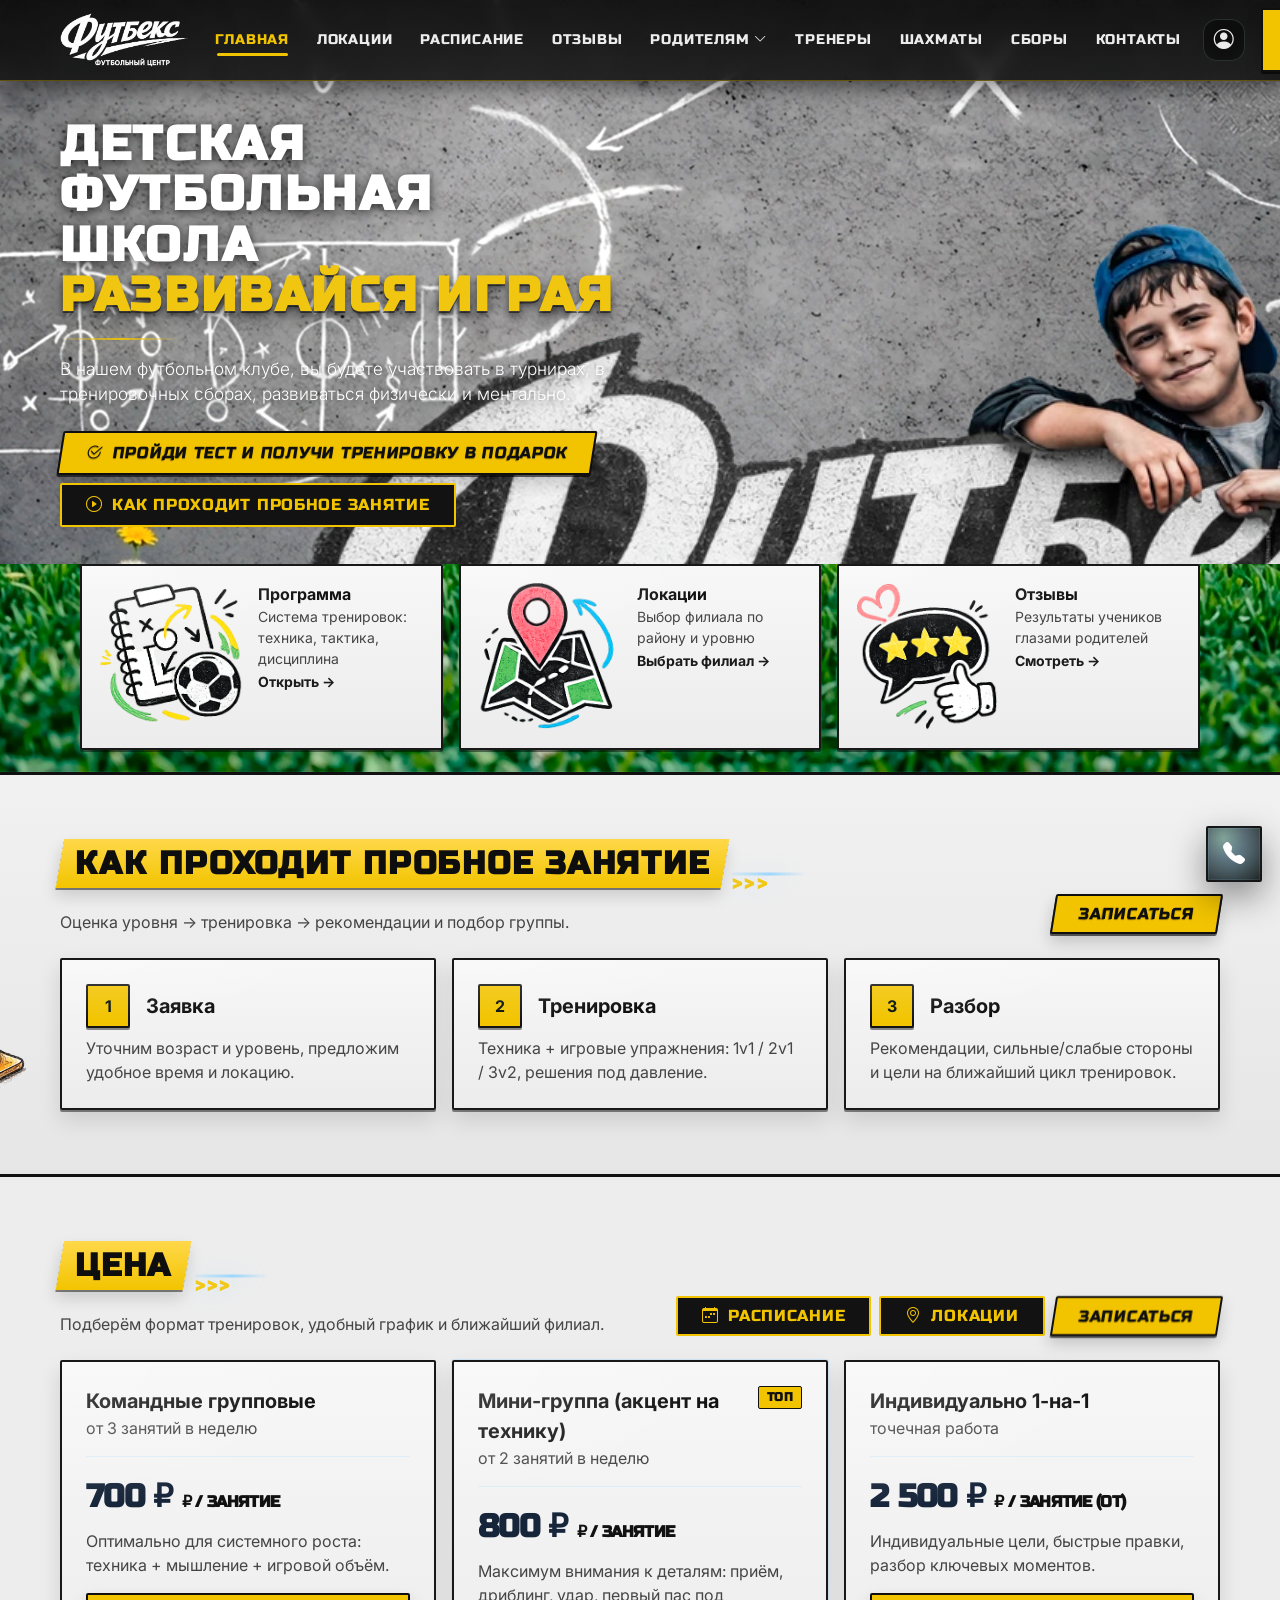
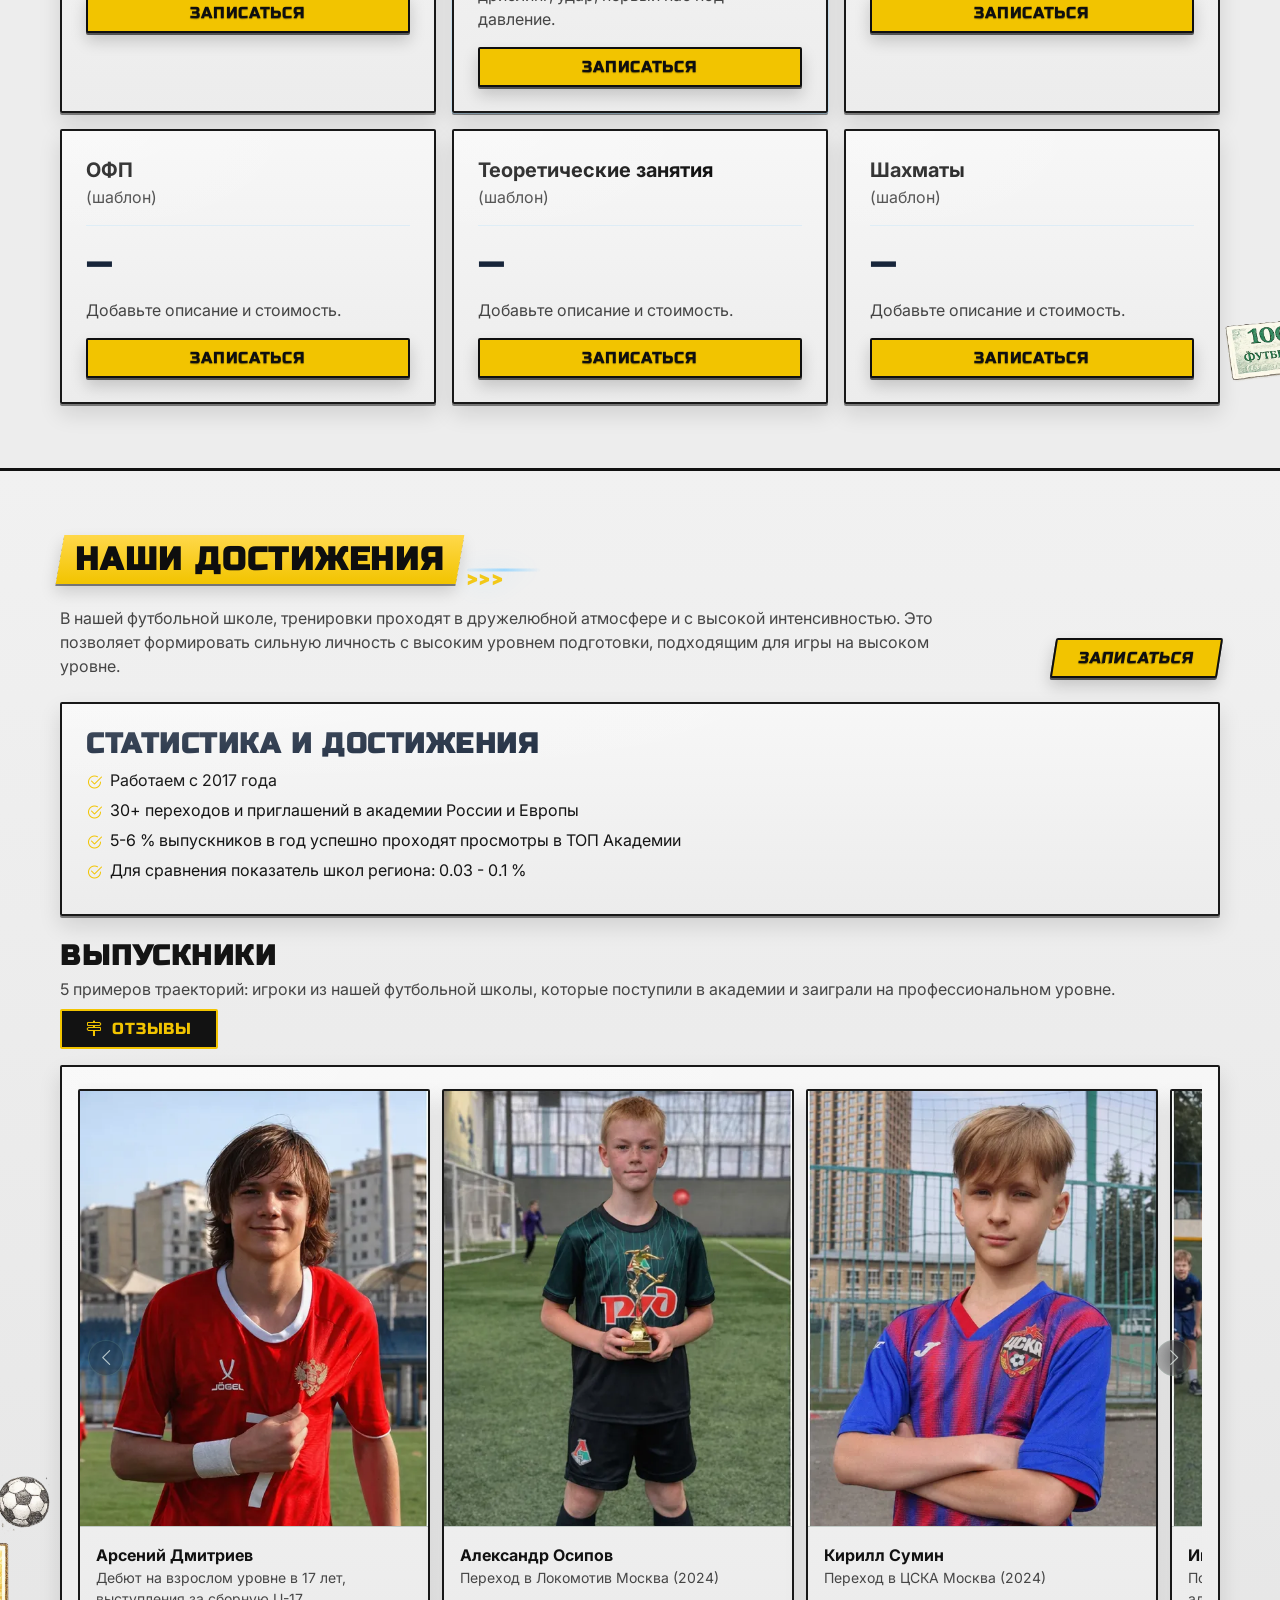
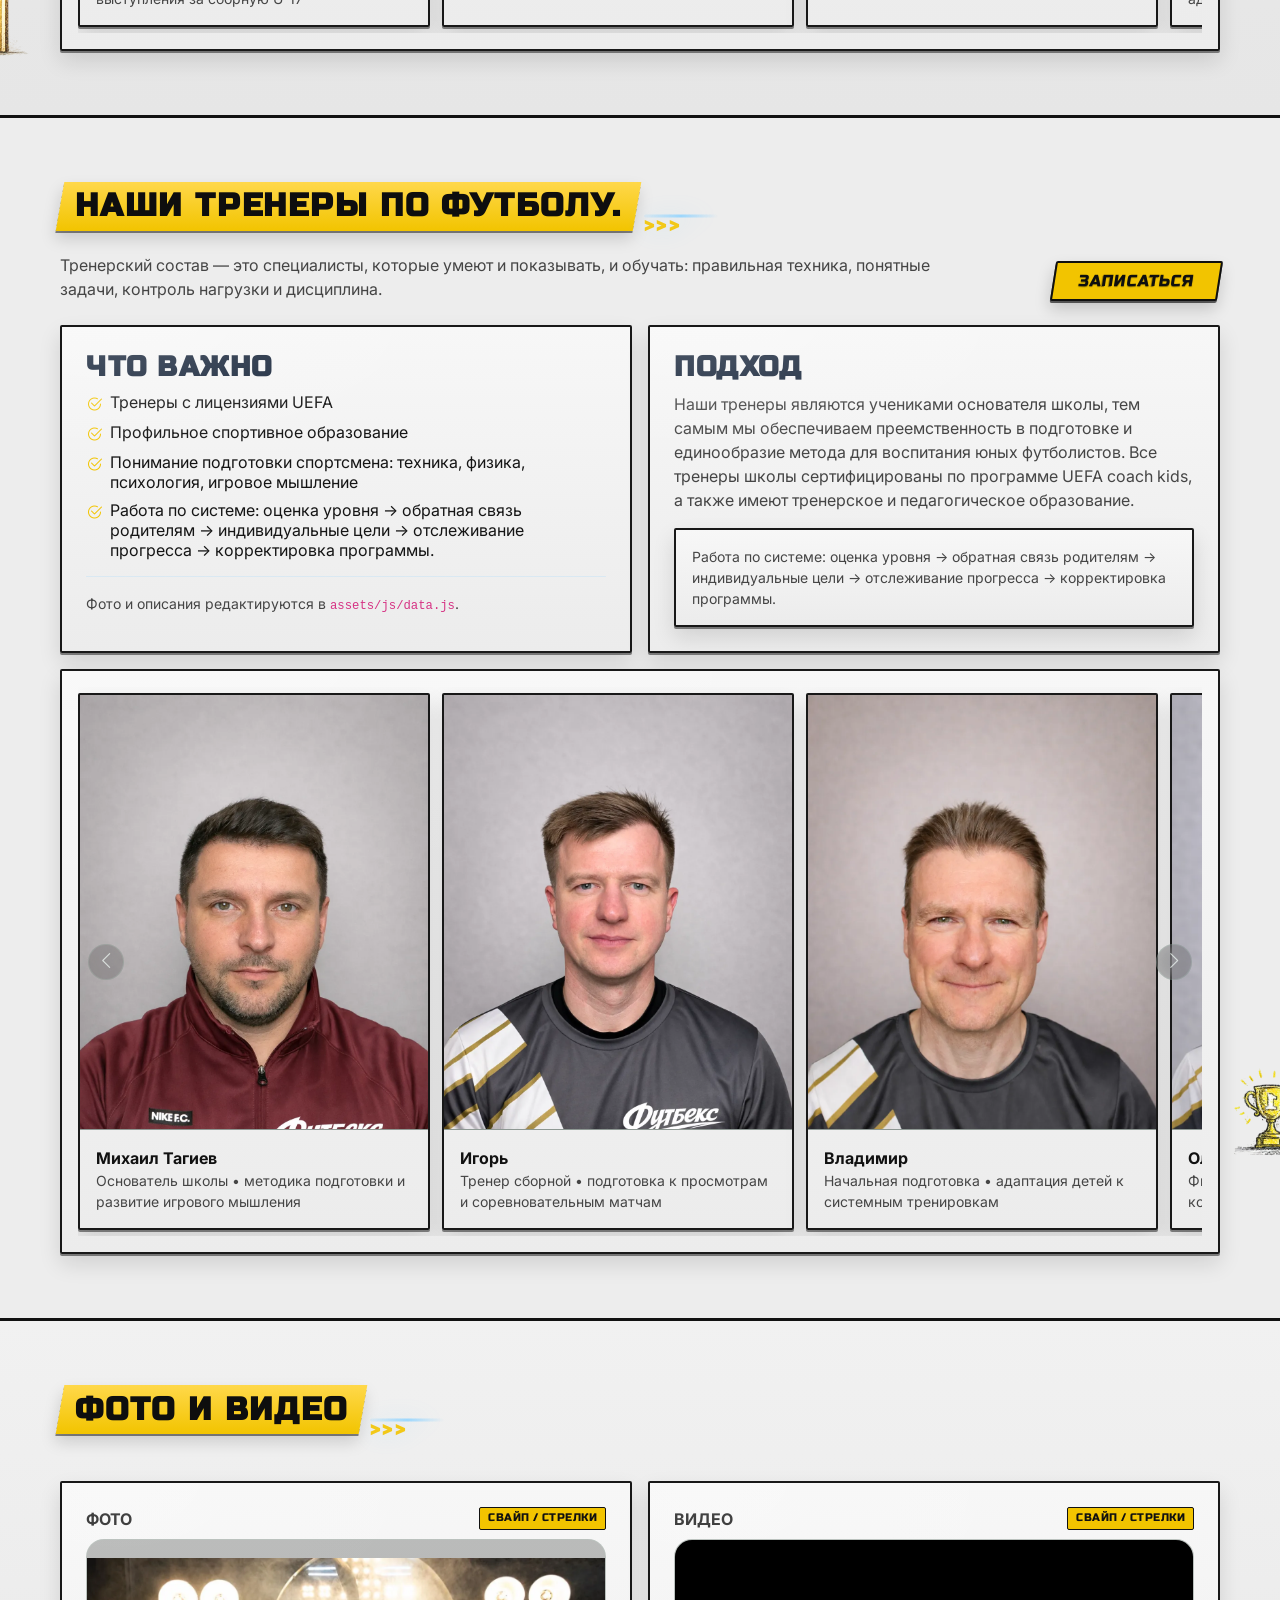
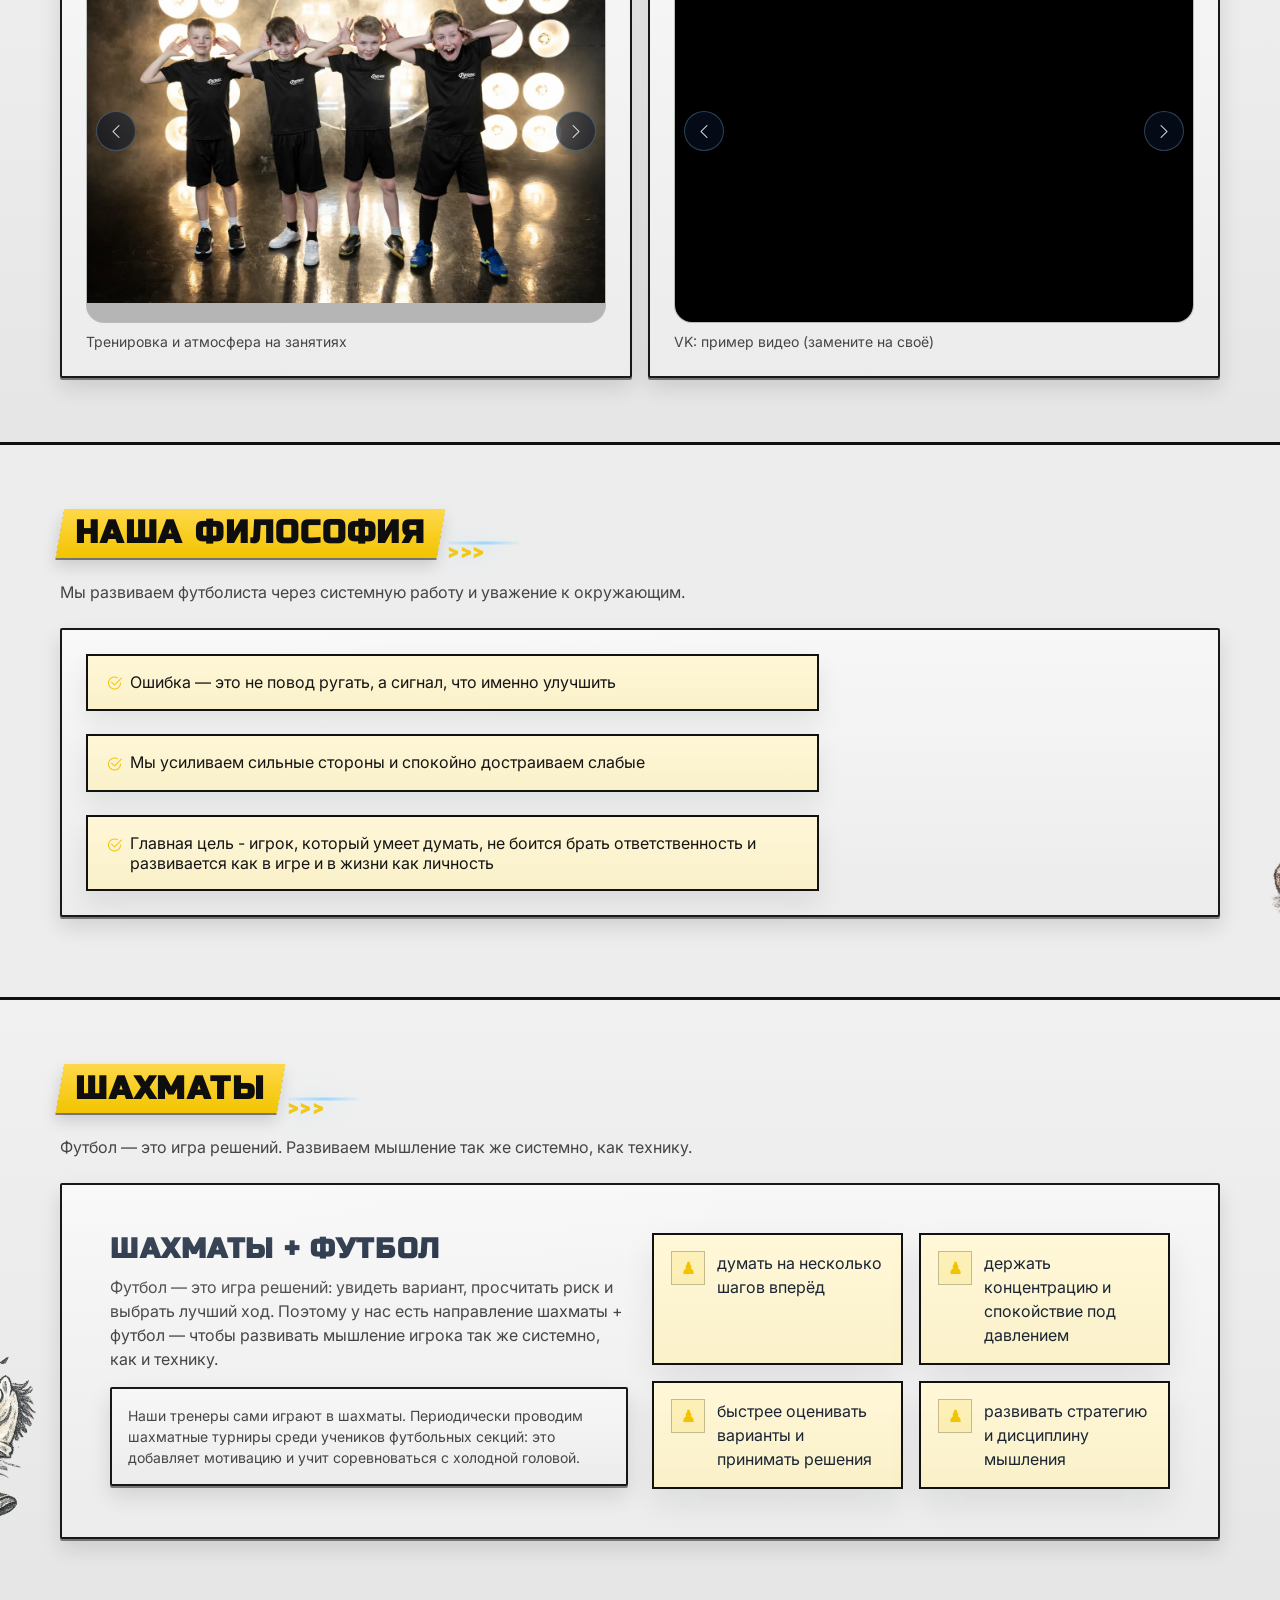
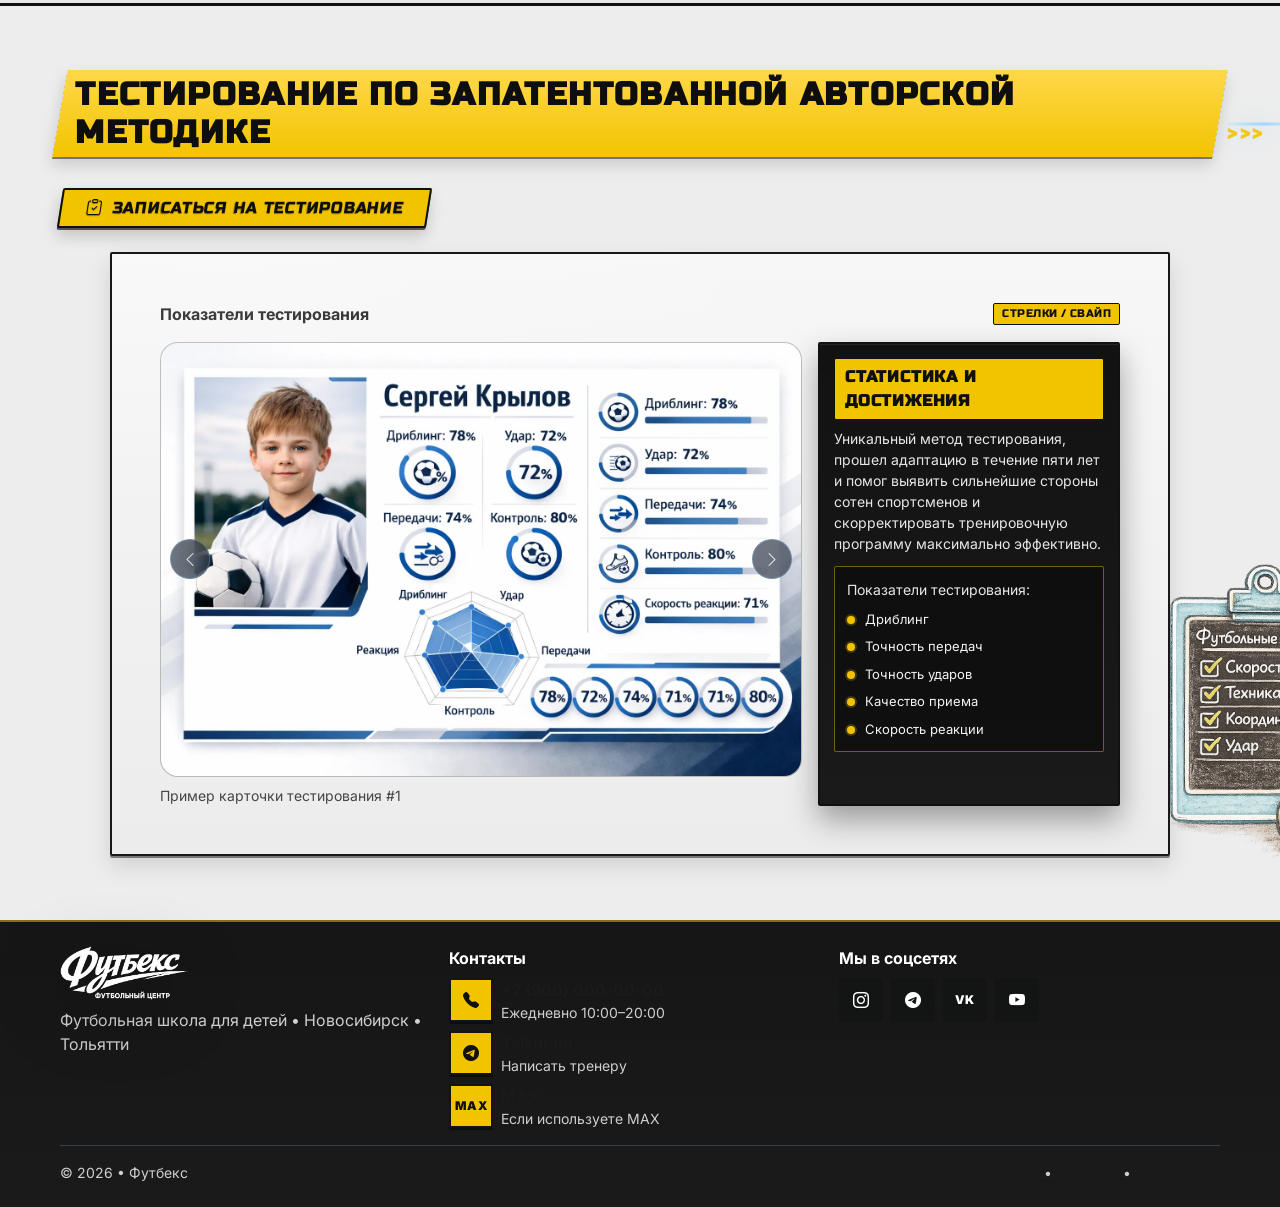
==== commit 35ccd39d: "Fix desktop nav and separate tablet hero background" ====
--- a/Site/index.html
+++ b/Site/index.html
@@ -44,7 +44,7 @@
 
 
           <!-- Mobile: hide long description to avoid clutter; actions are moved under the hero image -->
-          <p class="lead mb-4 d-none d-lg-block" id="heroSubhead">
+          <p class="lead mb-4 d-none d-xl-block" id="heroSubhead">
             В нашем футбольном клубе, вы будете участвовать в турнирах, в тренировочных сборах, развиваться физически и ментально.
           </p>
 
--- a/Site/assets/css/theme.css
+++ b/Site/assets/css/theme.css
@@ -450,7 +450,7 @@
   }
 }
 
-@media (max-width: 991.98px){
+@media (max-width: 1199.98px){
   .nav-glass .container{ position: relative; }
 
   .nav-glass .navbar-brand,
--- a/Site/assets/css/components.css
+++ b/Site/assets/css/components.css
@@ -34,13 +34,13 @@
 /* Index hero: tie the block size to a 16:9 canvas instead of letting the background appear oversized */
 .hero--index{
   width: 100%;
-  --hero-desktop-max-width: min(1440px, calc(100vw - 48px));
+  --hero-desktop-max-width: min(1480px, calc(100vw - 24px));
   --hero-mobile-min-height: clamp(820px, 132svh, 1040px);
   --hero-mobile-padding-bottom: 112px;
   --hero-mobile-actions-gap: 12px;
   --hero-mobile-actions-margin-top: 434px;
-  --hero-mobile-kpis-margin-top: 424px;
-  --hero-kpis-padding-top: clamp(32px, 5vw, 72px);
+  --hero-mobile-kpis-margin-top: 448px;
+  --hero-kpis-padding-top: clamp(44px, 6vw, 92px);
   --hero-boy-width: min(100%, 903px);
   --hero-boy-max-width: 903px;
   --hero-boy-top: 88px;
@@ -48,12 +48,20 @@
   --hero-boy-bottom: auto;
   --hero-boy-left: auto;
   --hero-boy-transform: scale(1.5) translate(100px, 130px);
+  --hero-bg-bleed-bottom: 164px;
   --hero-icons-offset-y: 0px;
   --hero-icons-icon-size: clamp(108px, 10vw, 136px);
   --hero-icons-card-padding: 1rem;
   --result-card-media-ratio: 4 / 5;
   --result-card-media-min-height: clamp(280px, 30vw, 420px);
   --testing-stage-min-height: clamp(340px, 34vw, 560px);
+}
+.hero--index + .hero-quick-links{
+  --hero-bg-bleed-bottom: 164px;
+}
+.hero--index.bg-hero::before,
+.hero--index.bg-hero::after{
+  bottom: calc(-1 * var(--hero-bg-bleed-bottom, 0px));
 }
 .hero--index .container{
   position: relative;
@@ -93,13 +101,13 @@
 @media (min-width: 992px){
   .hero--index{
     aspect-ratio: 16 / 9;
-    min-height: 680px;
-    max-height: 900px;
-    padding-bottom: 40px;
+    min-height: 740px;
+    max-height: 980px;
+    padding-bottom: 88px;
   }
   .hero--index .container{
     max-width: var(--hero-desktop-max-width);
-    padding-inline: clamp(20px, 3vw, 40px);
+    padding-inline: clamp(16px, 2.2vw, 28px);
   }
   .hero--index .hero-copy{
     margin-top: 18px;
@@ -113,16 +121,20 @@
 @media (min-width: 768px) and (max-width: 991.98px){
   .hero--index{
     min-height: clamp(640px, 72vw, 820px);
-    --hero-kpis-padding-top: clamp(24px, 5vw, 48px);
+    --hero-kpis-padding-top: clamp(32px, 5vw, 56px);
     --hero-boy-width: min(100%, 640px);
     --hero-boy-top: 118px;
     --hero-boy-right: 50%;
     --hero-boy-transform: translateX(50%) translateY(-52px);
+    --hero-bg-bleed-bottom: 132px;
     --hero-icons-icon-size: clamp(92px, 12vw, 120px);
     --hero-icons-offset-y: 0px;
     --result-card-media-ratio: 4 / 5;
     --result-card-media-min-height: clamp(340px, 58vw, 460px);
     --testing-stage-min-height: clamp(300px, 48vw, 430px);
+  }
+  .hero--index + .hero-quick-links{
+    --hero-bg-bleed-bottom: 132px;
   }
   .hero--index #heroKpis{
     padding-top: var(--hero-kpis-padding-top, clamp(24px, 5vw, 48px));
@@ -309,7 +321,11 @@
   .hero--index{
     min-height: var(--hero-mobile-min-height, clamp(860px, 138svh, 1080px));
     padding-bottom: var(--hero-mobile-padding-bottom, 132px);
+    --hero-bg-bleed-bottom: 108px;
     --hero-icons-offset-y: 0px;
+  }
+  .hero--index + .hero-quick-links{
+    --hero-bg-bleed-bottom: 108px;
   }
   .hero--index .container > .row{
     order: 1;
@@ -341,11 +357,15 @@
     --hero-boy-top: 122px;
     --hero-boy-right: 50%;
     --hero-boy-transform: translateX(50%) translateY(-10px);
+    --hero-bg-bleed-bottom: 92px;
     --hero-icons-icon-size: clamp(88px, 27vw, 110px);
     --hero-icons-card-padding: .9rem;
     --result-card-media-ratio: 5 / 6;
     --result-card-media-min-height: clamp(300px, 78vw, 410px);
     --testing-stage-min-height: clamp(240px, 68vw, 360px);
+  }
+  .hero--index + .hero-quick-links{
+    --hero-bg-bleed-bottom: 92px;
   }
   .hero-mobile-actions{
     margin-top: calc(var(--hero-mobile-actions-margin-top, 54px) - 4px) !important;
@@ -373,7 +393,7 @@
 }
 
 .hero-quick-links{
-  background: #fff;
+  background: transparent;
   padding: 1rem 0 1.15rem;
 }
 .hero-quick-links .container{
@@ -386,10 +406,12 @@
 .hero--index + .hero-quick-links{
   position: relative;
   z-index: 1;
+  margin-top: calc(-1 * var(--hero-bg-bleed-bottom, 0px));
+  padding-top: calc(1rem + var(--hero-bg-bleed-bottom, 0px));
 }
 @media (min-width: 992px){
   .hero-quick-links{
-    padding-top: 1.5rem;
+    padding-top: calc(1.5rem + var(--hero-bg-bleed-bottom, 0px));
     padding-bottom: 1.4rem;
   }
   .hero-quick-links .kpi-grid{
@@ -398,7 +420,7 @@
 }
 @media (max-width: 576px){
   .hero-quick-links{
-    padding-top: 1.4rem;
+    padding-top: calc(1.4rem + var(--hero-bg-bleed-bottom, 0px));
     padding-bottom: 1.7rem;
   }
 }
@@ -422,10 +444,15 @@
 
 /* === PROFILE CARDS (coaches / graduates) === */
 .profile-card{
+  display: flex;
+  flex-direction: column;
+  height: 100%;
   border-radius: var(--radius-lg);
   overflow: hidden;
 }
 .profile-media{
+  position: relative;
+  flex: 0 0 auto;
   width: 100%;
   aspect-ratio: var(--result-card-media-ratio, 4 / 5);
   min-height: var(--result-card-media-min-height, clamp(280px, 30vw, 420px));
@@ -433,10 +460,17 @@
   border-bottom: 1px solid rgba(190,255,220,.12);
 }
 .profile-media img{
+  position: absolute;
+  inset: 0;
   width: 100%;
   height: 100%;
   object-fit: cover;
   display:block;
+}
+.profile-card > .p-3{
+  position: relative;
+  z-index: 1;
+  flex: 1 1 auto;
 }
 .badge-popular{
   background: rgba(143,211,255,.16);
@@ -489,12 +523,20 @@
   min-height: clamp(340px, 34vw, 460px);
 }
 
+#result .profile-card--graduate .profile-media,
+#coaches .profile-card--coach .profile-media{
+  aspect-ratio: 4 / 5;
+  min-height: clamp(340px, 34vw, 460px);
+}
+
+#result .profile-card--graduate .profile-media img,
 #coaches .profile-card--coach .profile-media img{
   object-fit: cover;
   object-position: center top;
 }
 
 @media (max-width: 991.98px){
+  #result .profile-card--graduate .profile-media,
   #coaches .profile-card--coach .profile-media{
     min-height: clamp(360px, 82vw, 500px);
   }
@@ -1682,24 +1724,22 @@
 .media-frame .media-arrow{ z-index: 30; }
 
 #mediaPhotoStage .media-stage{
-  aspect-ratio: auto;
-  min-height: clamp(280px, 34vw, 520px);
+  aspect-ratio: 16 / 9;
+  min-height: clamp(240px, 30vw, 420px);
 }
 
 #mediaPhotoStage .media-img{
   width: 100%;
-  height: auto;
-  max-height: min(70vh, 520px);
+  height: 100%;
+  max-height: none;
   object-fit: contain;
+  object-position: center center;
 }
 
 @media (max-width: 991.98px){
   #mediaPhotoStage .media-stage{
-    min-height: clamp(240px, 68vw, 420px);
-  }
-
-  #mediaPhotoStage .media-img{
-    max-height: min(56vh, 420px);
+    aspect-ratio: 16 / 9;
+    min-height: clamp(220px, 56vw, 360px);
   }
 }
 
@@ -1713,11 +1753,14 @@
 }
 .testing-media-col{ min-width: 0; }
 .testing-media .media-stage{
-  /* Desktop: make the testing image big BUT without the huge top/bottom gaps.
-     Use a stable aspect so the image fills the rounded stage nicely. */
-  aspect-ratio: 16 / 9;
+  /* Desktop: keep the testing preview visually aligned with profile cards. */
+  aspect-ratio: 4 / 5;
   height: auto;
-  min-height: var(--testing-stage-min-height, clamp(340px, 34vw, 560px));
+  min-height: var(--testing-stage-min-height, clamp(340px, 34vw, 460px));
+}
+.testing-media .media-img{
+  object-fit: cover;
+  object-position: center top;
 }
 .testing-info{
   border-radius: 18px;
@@ -1776,7 +1819,12 @@
      Let aspect-ratio drive the height so the image sits tight in the rounded frame. */
   .testing-media .media-stage{
     height: auto;
-    min-height: var(--testing-stage-min-height, clamp(280px, 68vw, 420px));
+    aspect-ratio: var(--result-card-media-ratio, 4 / 5);
+    min-height: var(--testing-stage-min-height, clamp(360px, 82vw, 500px));
+  }
+  .testing-media .media-img{
+    object-fit: contain;
+    object-position: center center;
   }
 }
 
--- a/Site/assets/css/theme-football.css
+++ b/Site/assets/css/theme-football.css
@@ -664,11 +664,21 @@
   --page-content-max: 1320px;
   --page-side-gap: clamp(16px, 3vw, 36px);
   --mobile-decor-content-max: 500px;
-  --hero-art-width: 118%;
-  --hero-art-bleed: clamp(36px, 3vw, 96px);
-  --hero-focus-x: 50%;
-  --hero-focus-y: 25%;
-  --hero-quick-links-overlap: 0px;
+  --hero-art-width-desktop: 118%;
+  --hero-art-width-tablet: 100%;
+  --hero-art-width: var(--hero-art-width-desktop);
+  --hero-art-bleed-desktop: clamp(36px, 3vw, 96px);
+  --hero-art-bleed-tablet: 0px;
+  --hero-art-bleed: var(--hero-art-bleed-desktop);
+  --hero-focus-x-desktop: 50%;
+  --hero-focus-y-desktop: 25%;
+  --hero-focus-x-tablet: 50%;
+  --hero-focus-y-tablet: 22%;
+  --hero-focus-x: var(--hero-focus-x-desktop);
+  --hero-focus-y: var(--hero-focus-y-desktop);
+  --hero-quick-links-overlap-desktop: 0px;
+  --hero-quick-links-overlap-tablet: 0px;
+  --hero-quick-links-overlap: var(--hero-quick-links-overlap-desktop);
 }
 
 body.theme-football .container{
@@ -705,8 +715,8 @@
   body.theme-football{
     --page-content-max: 1380px;
     --page-side-gap: clamp(24px, 3.2vw, 56px);
-    --hero-art-width: 2040px;
-    --hero-quick-links-overlap: 188px;
+    --hero-art-width-desktop: 2040px;
+    --hero-quick-links-overlap-desktop: 188px;
   }
 }
 
@@ -717,13 +727,41 @@
   }
 }
 
-@media (min-width: 992px){
+@media (min-width: 992px) and (max-width: 1199.98px){
+  body.theme-football{
+    --hero-art-width: var(--hero-art-width-tablet);
+    --hero-art-bleed: var(--hero-art-bleed-tablet);
+    --hero-focus-x: var(--hero-focus-x-tablet);
+    --hero-focus-y: var(--hero-focus-y-tablet);
+    --hero-quick-links-overlap: var(--hero-quick-links-overlap-tablet);
+  }
+
+  body.theme-football[data-page="index"] .hero--index::before,
+  body.theme-football[data-page="index"] [data-hero-bg].hero--index::before{
+    inset: 0 calc(var(--hero-art-bleed, 0px) * -1) 0 calc(var(--hero-art-bleed, 0px) * -1);
+    background-size: var(--hero-art-width) auto !important;
+    background-position: var(--hero-focus-x) var(--hero-focus-y) !important;
+    background-repeat: no-repeat !important;
+  }
+
+  body.theme-football[data-page="index"] .hero-quick-links::before{
+    content: none !important;
+    display: none !important;
+    background: none !important;
+  }
+}
+
+@media (min-width: 1200px){
   body.theme-football[data-page="index"]{
     background-image: none !important;
     background-color: var(--surface-light) !important;
   }
 
   body.theme-football{
+    --hero-art-width: var(--hero-art-width-desktop);
+    --hero-art-bleed: var(--hero-art-bleed-desktop);
+    --hero-focus-x: var(--hero-focus-x-desktop);
+    --hero-focus-y: var(--hero-focus-y-desktop);
     --hero-quick-links-overlap: clamp(168px, 14vw, 220px);
   }
 
@@ -788,6 +826,10 @@
 }
 
 @media (min-width: 1600px){
+  body.theme-football{
+    --hero-quick-links-overlap: var(--hero-quick-links-overlap-desktop);
+  }
+
   body.theme-football[data-page="index"] .hero--index{
     min-height: clamp(760px, 46vw, 980px);
     max-height: 980px;
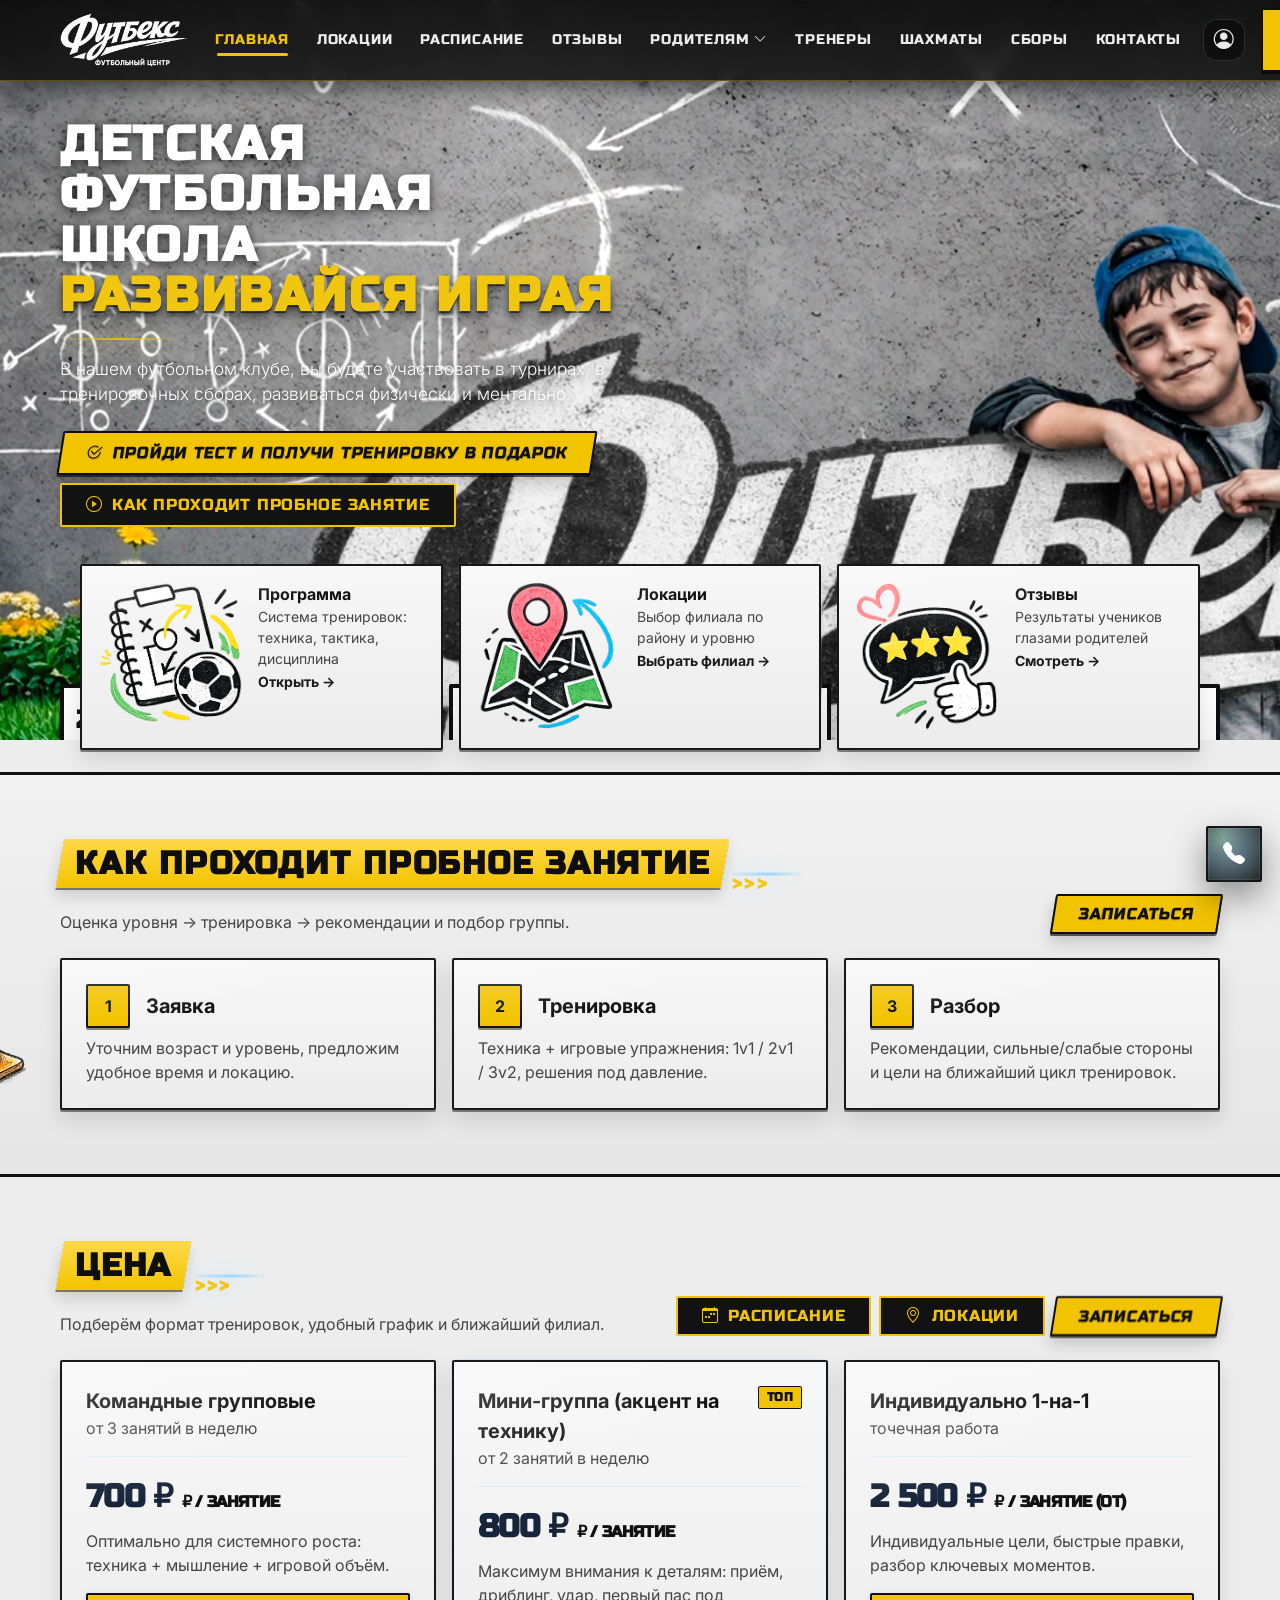
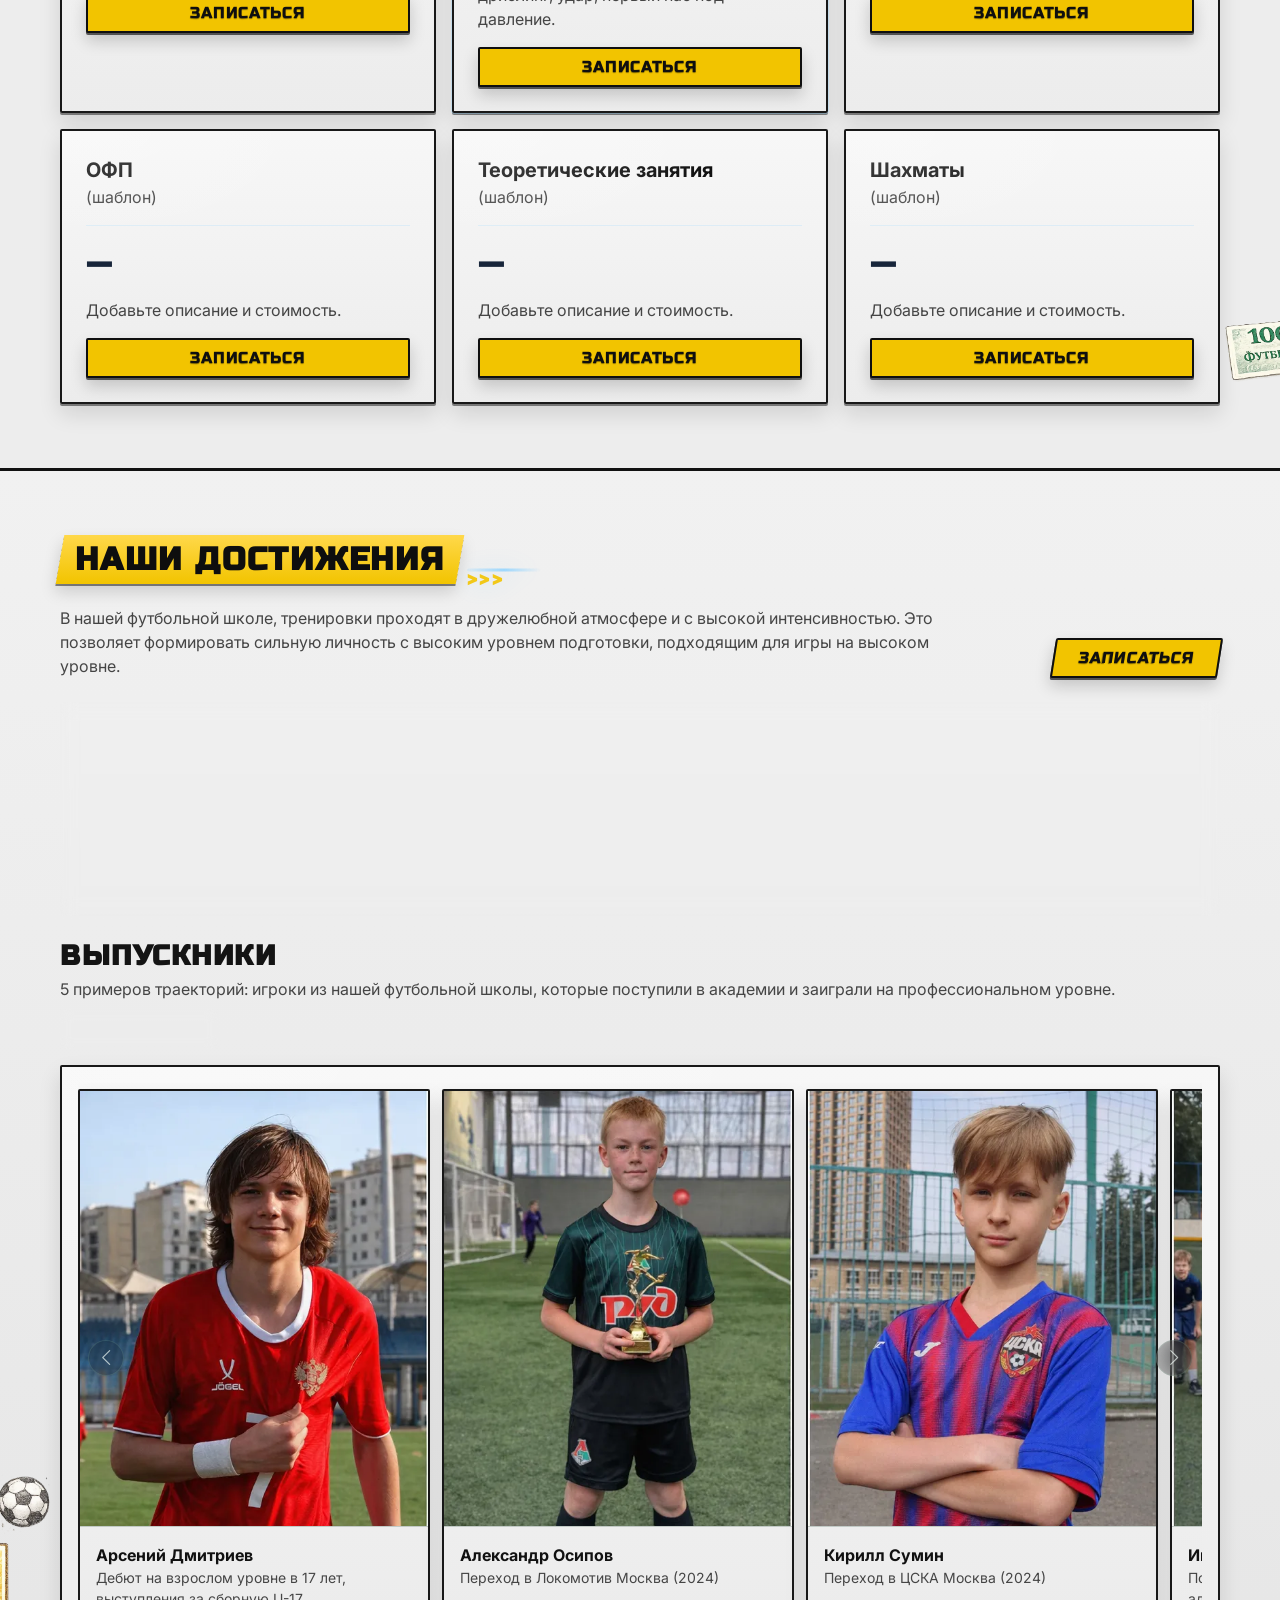
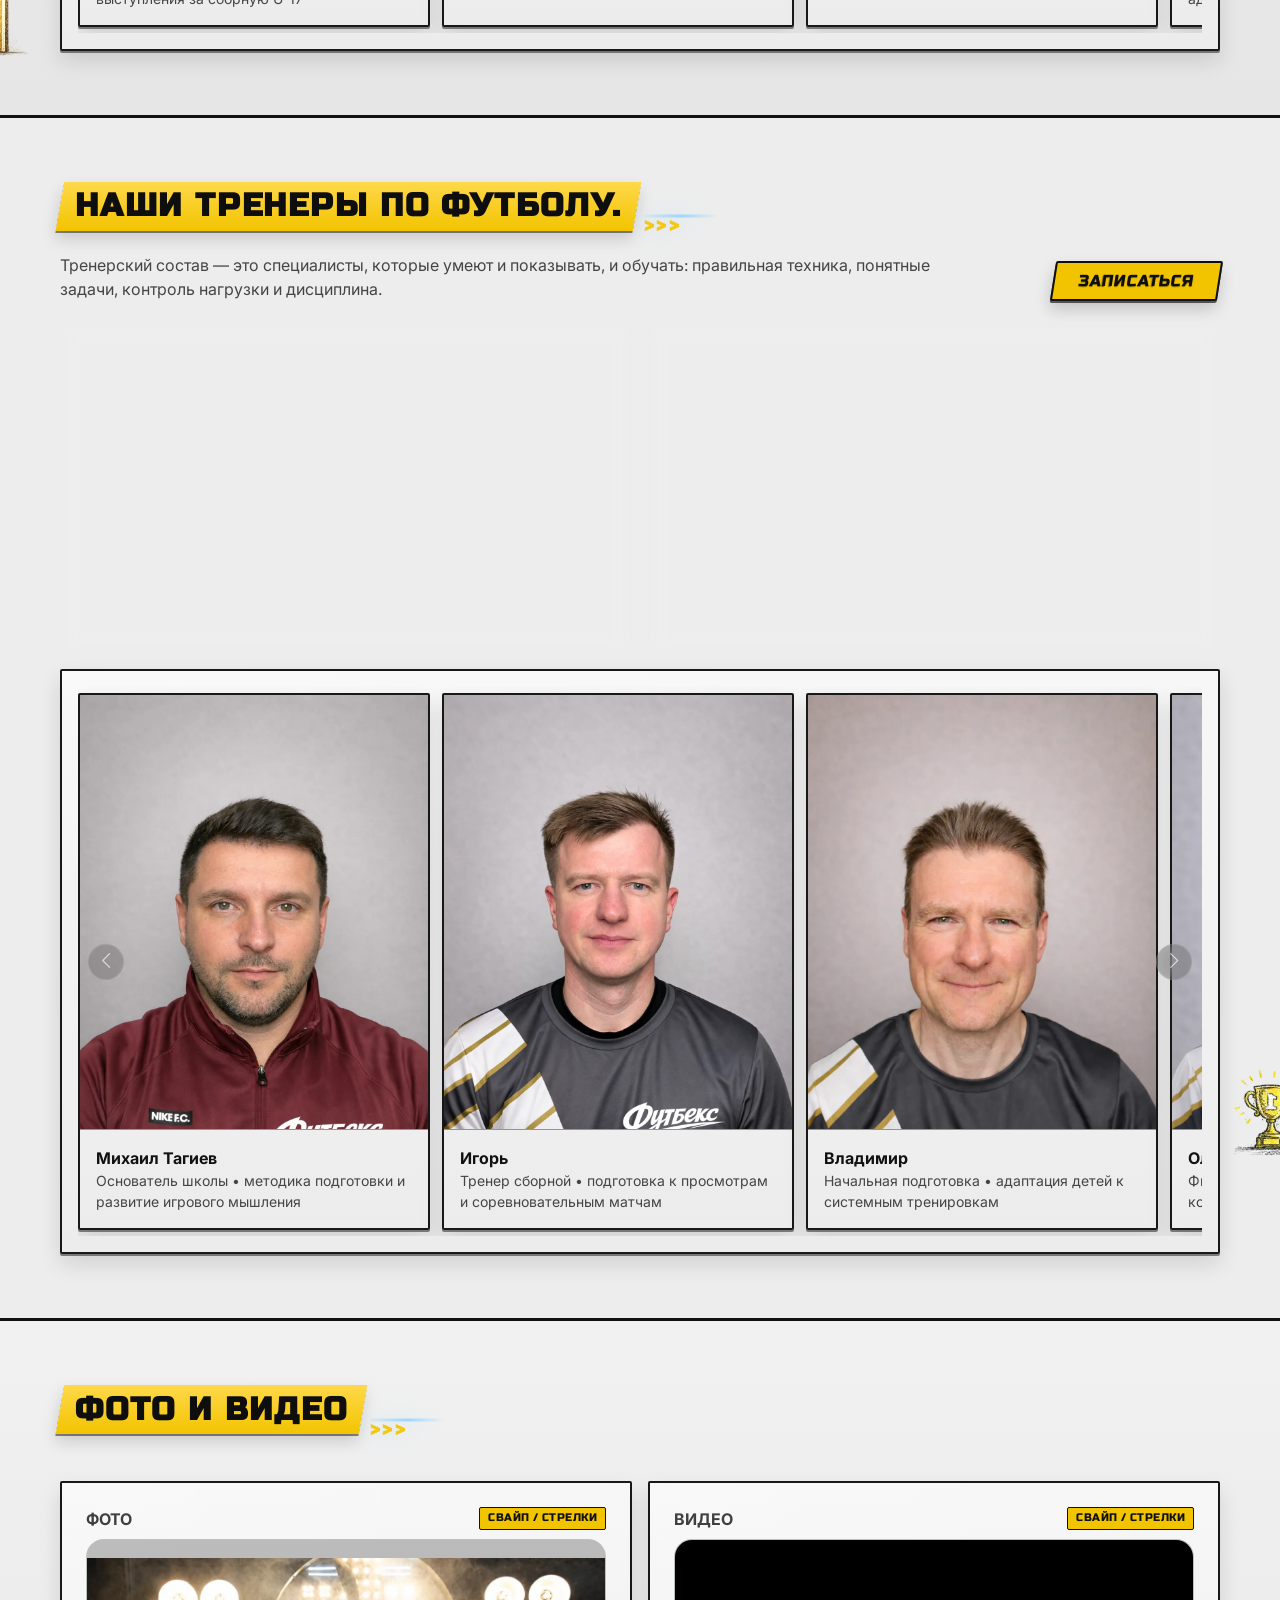
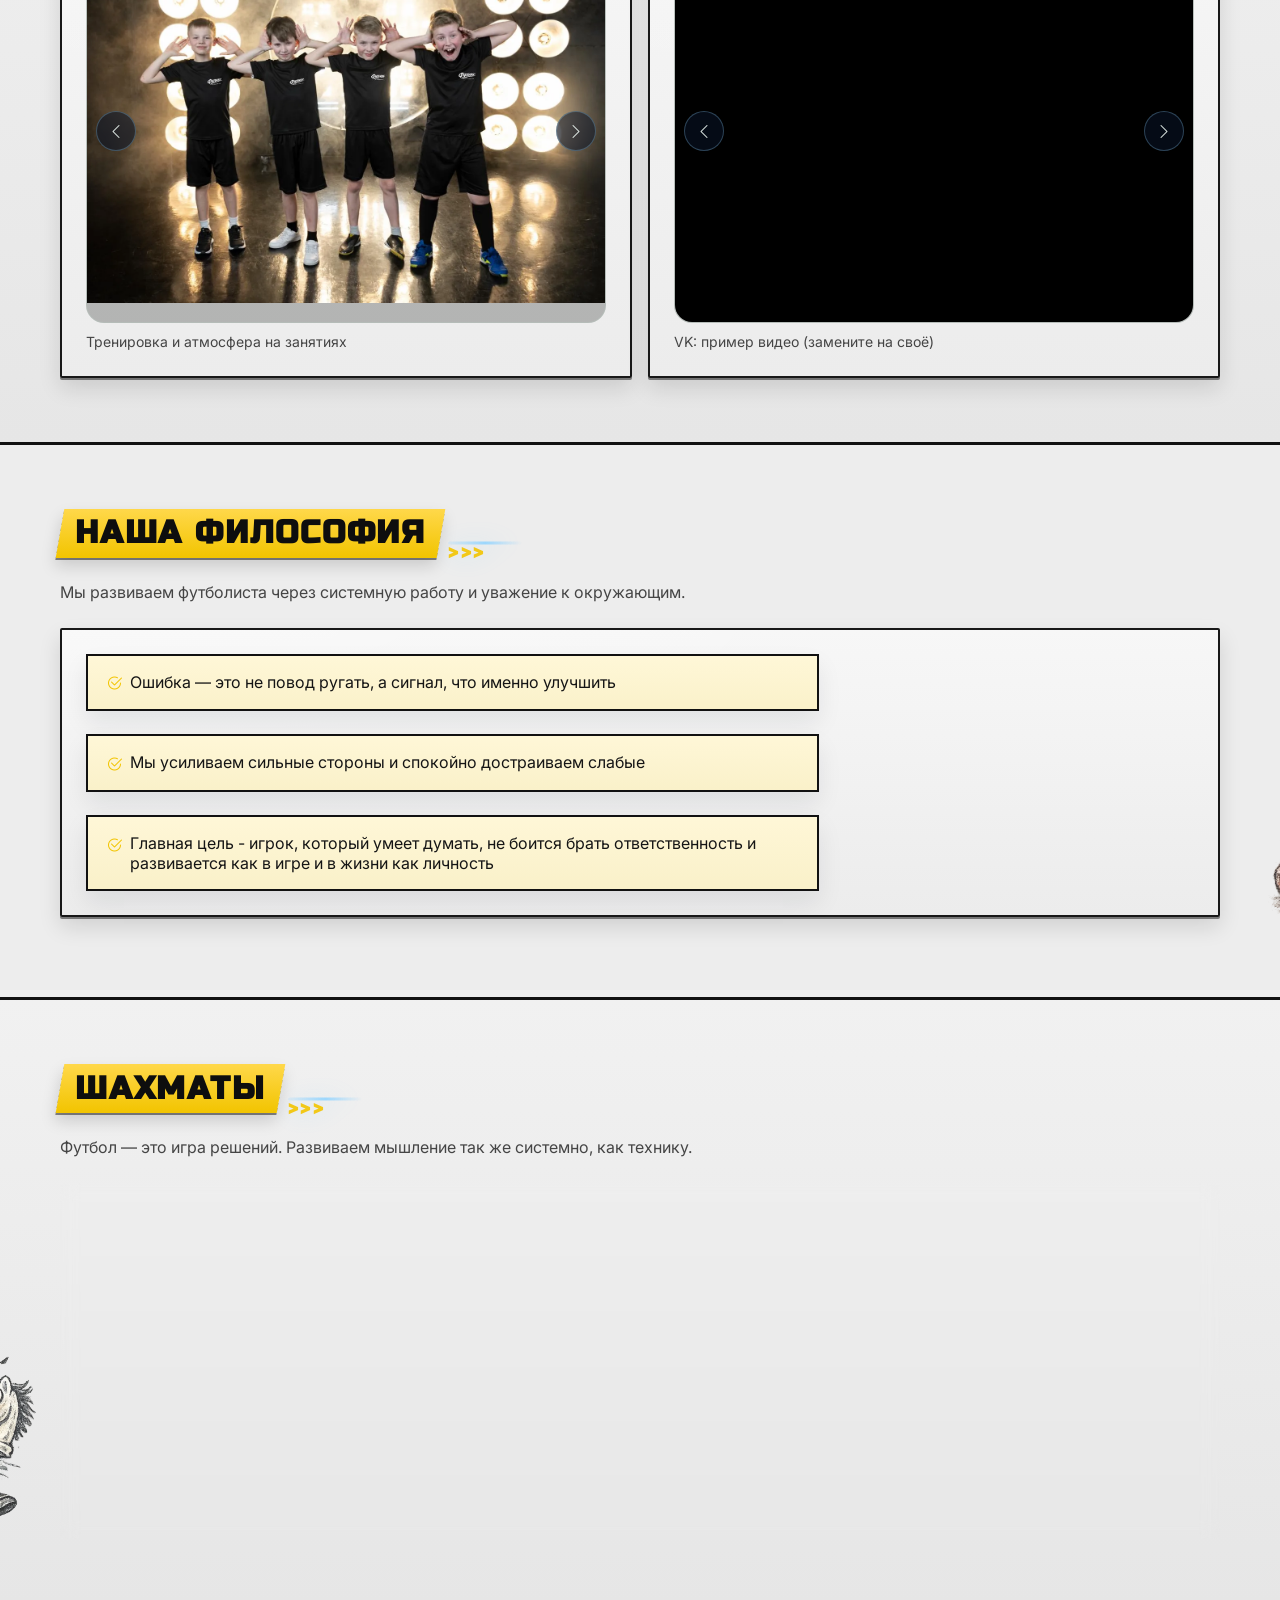
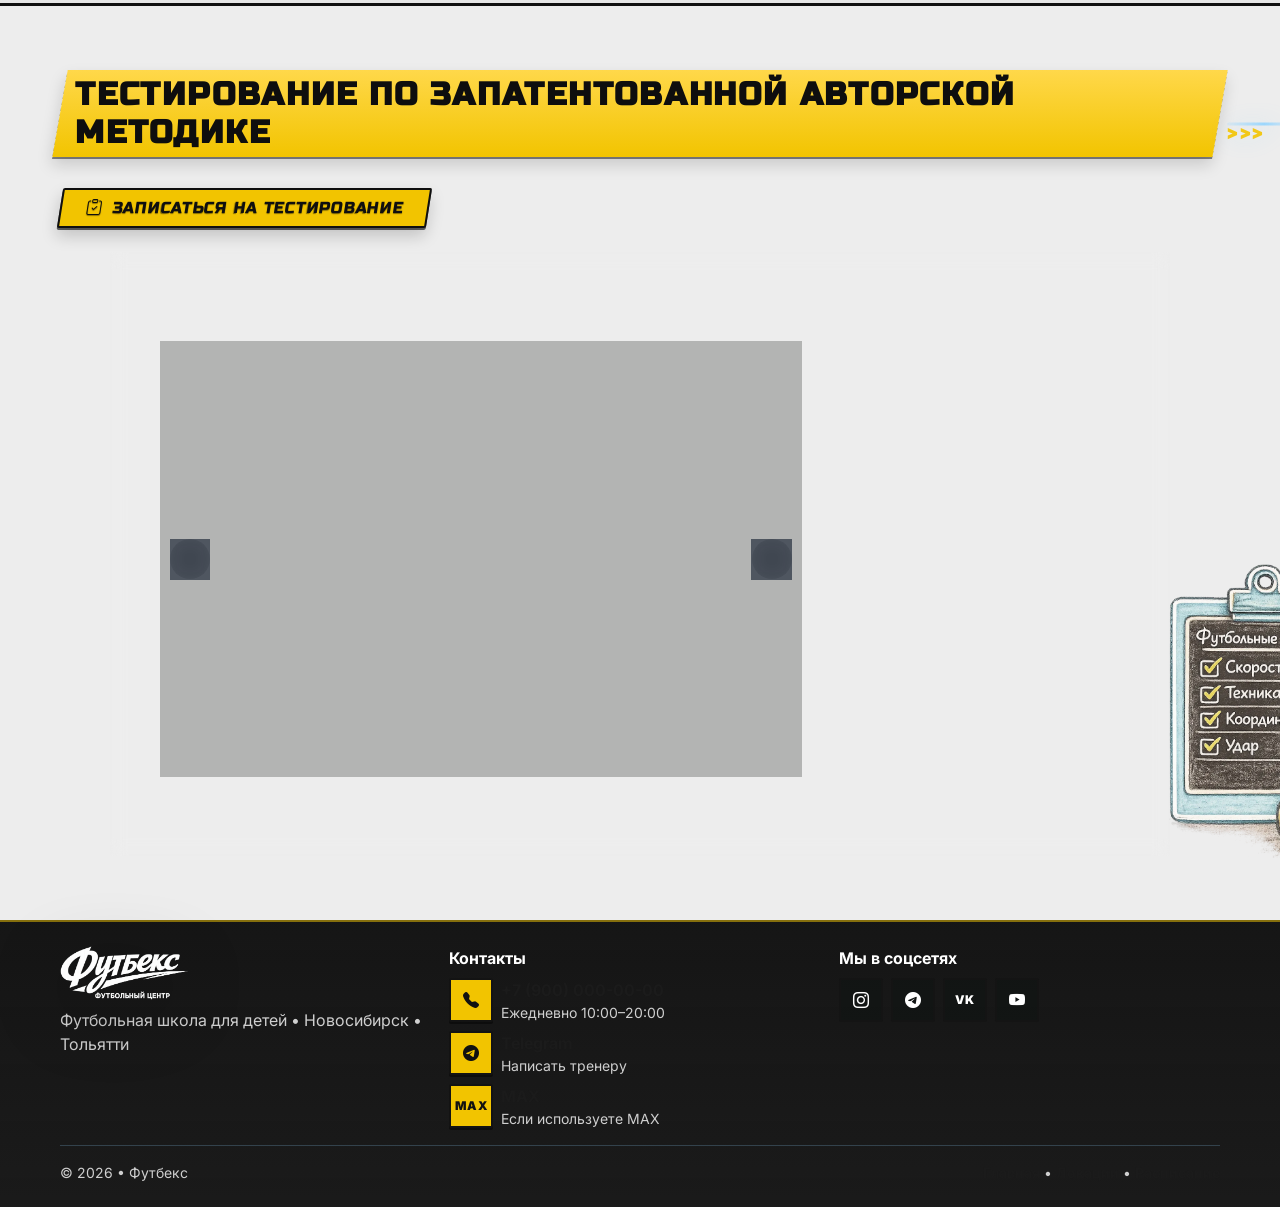
==== commit 2099eb1d: "Fix tablet hero layout and remove duplicate homepage layers" ====
--- a/Site/index.html
+++ b/Site/index.html
@@ -49,7 +49,7 @@
           </p>
 
           <!-- Desktop actions (stay near the text) -->
-          <div class="d-none d-lg-flex flex-wrap gap-2 mb-4">
+          <div class="d-none d-xl-flex flex-wrap gap-2 mb-4">
             <button type="button" class="btn btn-accent px-4 py-2" data-bs-toggle="modal" data-bs-target="#quizModal">
               <i class="bi bi-check2-circle me-1"></i> Пройди тест и получи тренировку в подарок
             </button>
@@ -68,7 +68,7 @@
       </div>
 
       <!-- Mobile: actions (moved lower, closer to KPI) -->
-      <div class="d-lg-none mt-2 mb-3 hero-mobile-actions">
+      <div class="d-xl-none mt-2 mb-3 hero-mobile-actions">
         <div class="d-grid gap-2">
           <button type="button" class="btn btn-accent px-4 py-2" data-bs-toggle="modal" data-bs-target="#quizModal">
             <i class="bi bi-check2-circle me-1"></i> Пройди тест и получи тренировку в подарок
--- a/Site/assets/css/components.css
+++ b/Site/assets/css/components.css
@@ -98,7 +98,7 @@
 }
 
 /* Index hero: lift the left copy a bit on desktop so it sits closer to the header */
-@media (min-width: 992px){
+@media (min-width: 1200px){
   .hero--index{
     aspect-ratio: 16 / 9;
     min-height: 740px;
@@ -118,7 +118,7 @@
   }
 }
 
-@media (min-width: 768px) and (max-width: 991.98px){
+@media (min-width: 768px) and (max-width: 1199.98px){
   .hero--index{
     min-height: clamp(640px, 72vw, 820px);
     --hero-kpis-padding-top: clamp(32px, 5vw, 56px);
@@ -271,7 +271,7 @@
   color: #17304b;
   font-weight: 700;
 }
-@media (max-width: 991.98px){
+@media (max-width: 1199.98px){
   .hero--index{
     --hero-boy-width: min(100%, 560px);
     --hero-boy-max-width: 560px;
@@ -288,7 +288,7 @@
     justify-content: center;
   }
 }
-@media (min-width: 992px){
+@media (min-width: 1200px){
   .hero-boy-layer{
     justify-content: flex-end;
     align-items: flex-start;
@@ -317,7 +317,7 @@
     font-size: 1.36rem;
   }
 }
-@media (max-width: 991.98px){
+@media (max-width: 1199.98px){
   .hero--index{
     min-height: var(--hero-mobile-min-height, clamp(860px, 138svh, 1080px));
     padding-bottom: var(--hero-mobile-padding-bottom, 132px);
@@ -409,7 +409,7 @@
   margin-top: calc(-1 * var(--hero-bg-bleed-bottom, 0px));
   padding-top: calc(1rem + var(--hero-bg-bleed-bottom, 0px));
 }
-@media (min-width: 992px){
+@media (min-width: 1200px){
   .hero-quick-links{
     padding-top: calc(1.5rem + var(--hero-bg-bleed-bottom, 0px));
     padding-bottom: 1.4rem;
--- a/Site/assets/css/theme-football.css
+++ b/Site/assets/css/theme-football.css
@@ -19,15 +19,7 @@
   background-image:none !important;
 }
 
-@media (min-width: 992px){
-  body.theme-football[data-page="index"]{
-    background-image: url("../img/heroBg.webp") !important;
-    background-repeat: no-repeat !important;
-    background-position: 50% 30% !important;
-    background-size: cover !important;
-    background-attachment: scroll !important;
-  }
-
+@media (min-width: 1200px){
   body.theme-football::after{
     display: none !important;
   }
@@ -648,7 +640,7 @@
   background: var(--surface-light) !important;
 }
 
-@media (min-width: 992px) {
+@media (min-width: 1200px) {
   body.theme-football[data-page="index"] .hero-quick-links,
   body.theme-football[data-page="index"] section.hero-quick-links,
   body.theme-football[data-page="index"] section.hero-quick-links:nth-of-type(even){
@@ -690,7 +682,7 @@
   padding-right: var(--bs-gutter-x, .75rem) !important;
 }
 
-@media (max-width: 991.98px){
+@media (max-width: 1199.98px){
   body.theme-football .hero--index > .container,
   body.theme-football section > .container,
   body.theme-football .hero-quick-links > .container{
@@ -705,7 +697,7 @@
   }
 }
 
-@media (min-width: 768px) and (max-width: 991.98px){
+@media (min-width: 768px) and (max-width: 1199.98px){
   body.theme-football{
     --mobile-decor-content-max: 560px;
   }
@@ -769,7 +761,7 @@
     position: relative;
     overflow: hidden;
     isolation: isolate;
-    padding-bottom: clamp(228px, 18vw, 300px);
+    padding-bottom: calc(clamp(228px, 18vw, 300px) + var(--hero-quick-links-overlap));
     background-color: var(--surface-light);
   }
 
@@ -808,15 +800,9 @@
   }
 
   body.theme-football[data-page="index"] .hero-quick-links::before{
-    content: "";
-    position: absolute;
-    inset: 0;
-    background-image: var(--index-hero-bg-url, none);
-    background-repeat: no-repeat;
-    background-size: var(--hero-art-width) auto;
-    background-position: var(--hero-focus-x) bottom;
-    pointer-events: none;
-    z-index: -1;
+    content: none !important;
+    display: none !important;
+    background: none !important;
   }
 
   body.theme-football[data-page="index"] section.hero-quick-links,
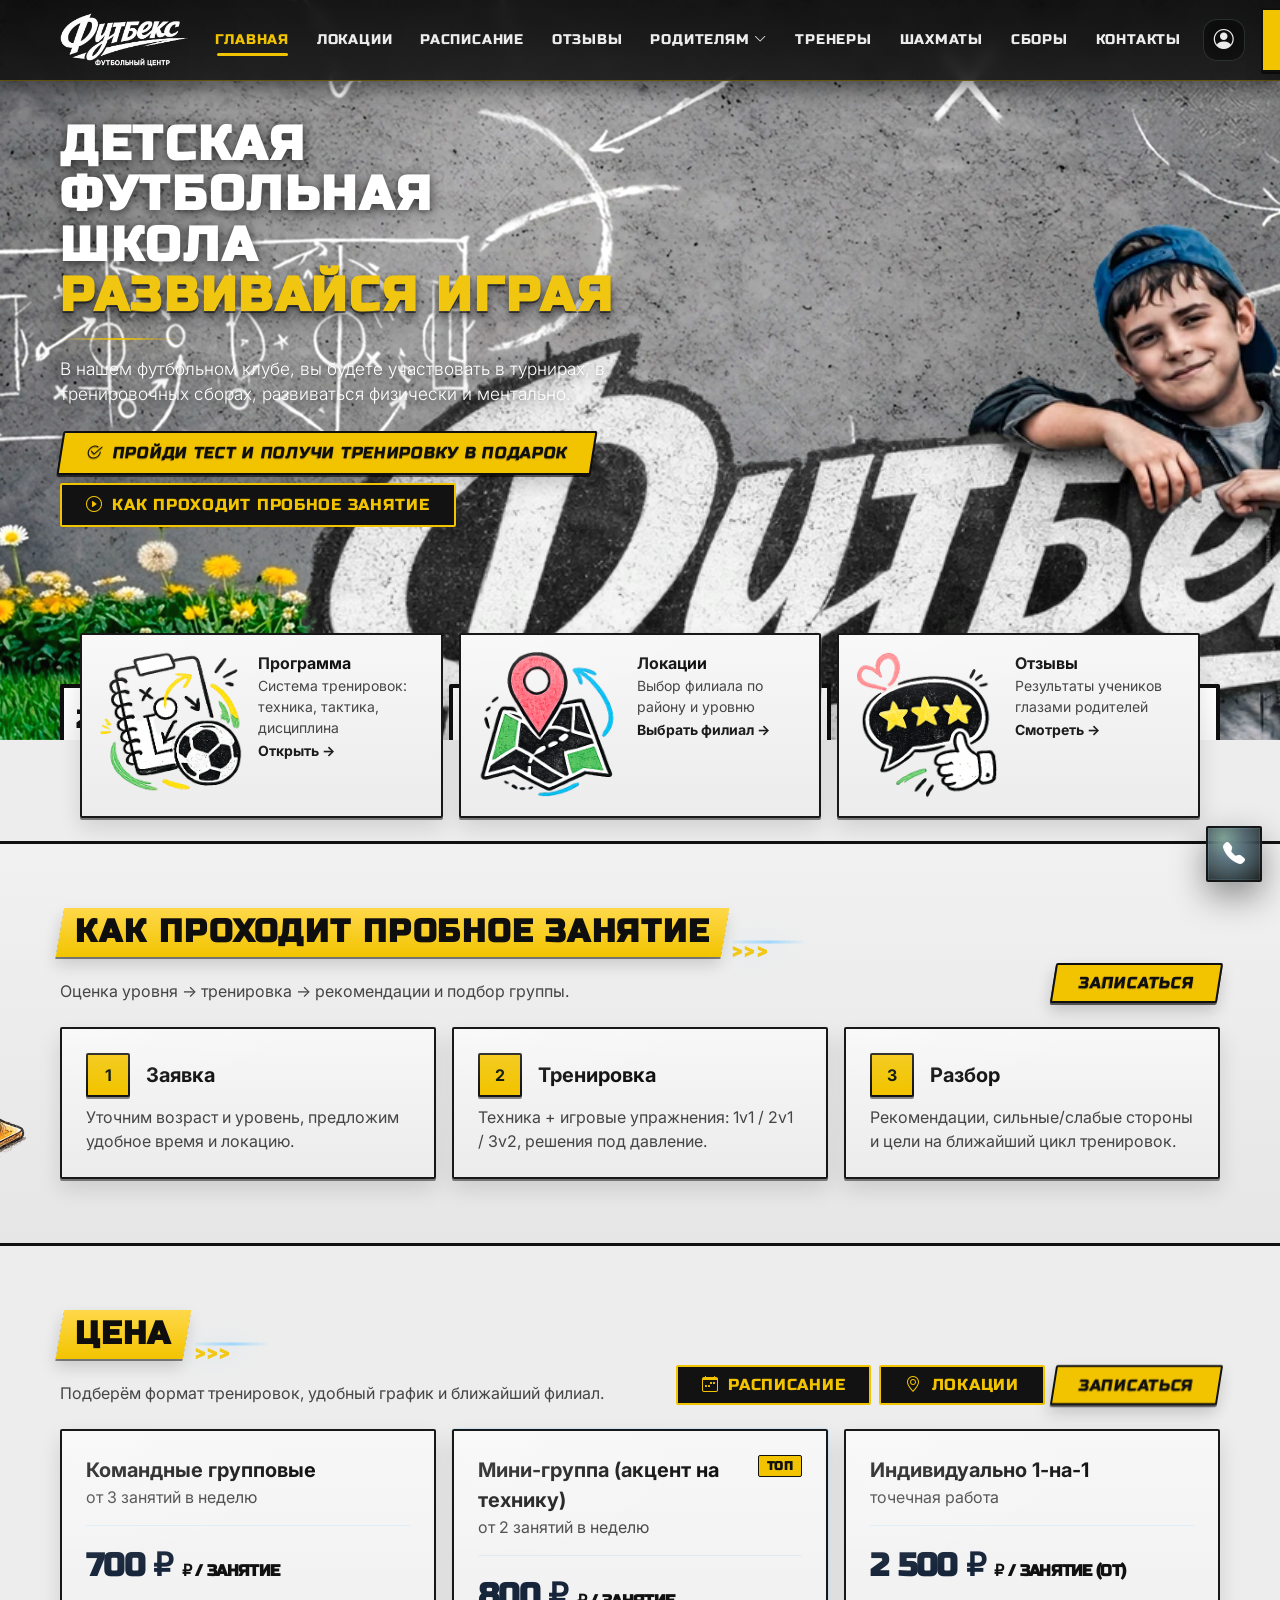
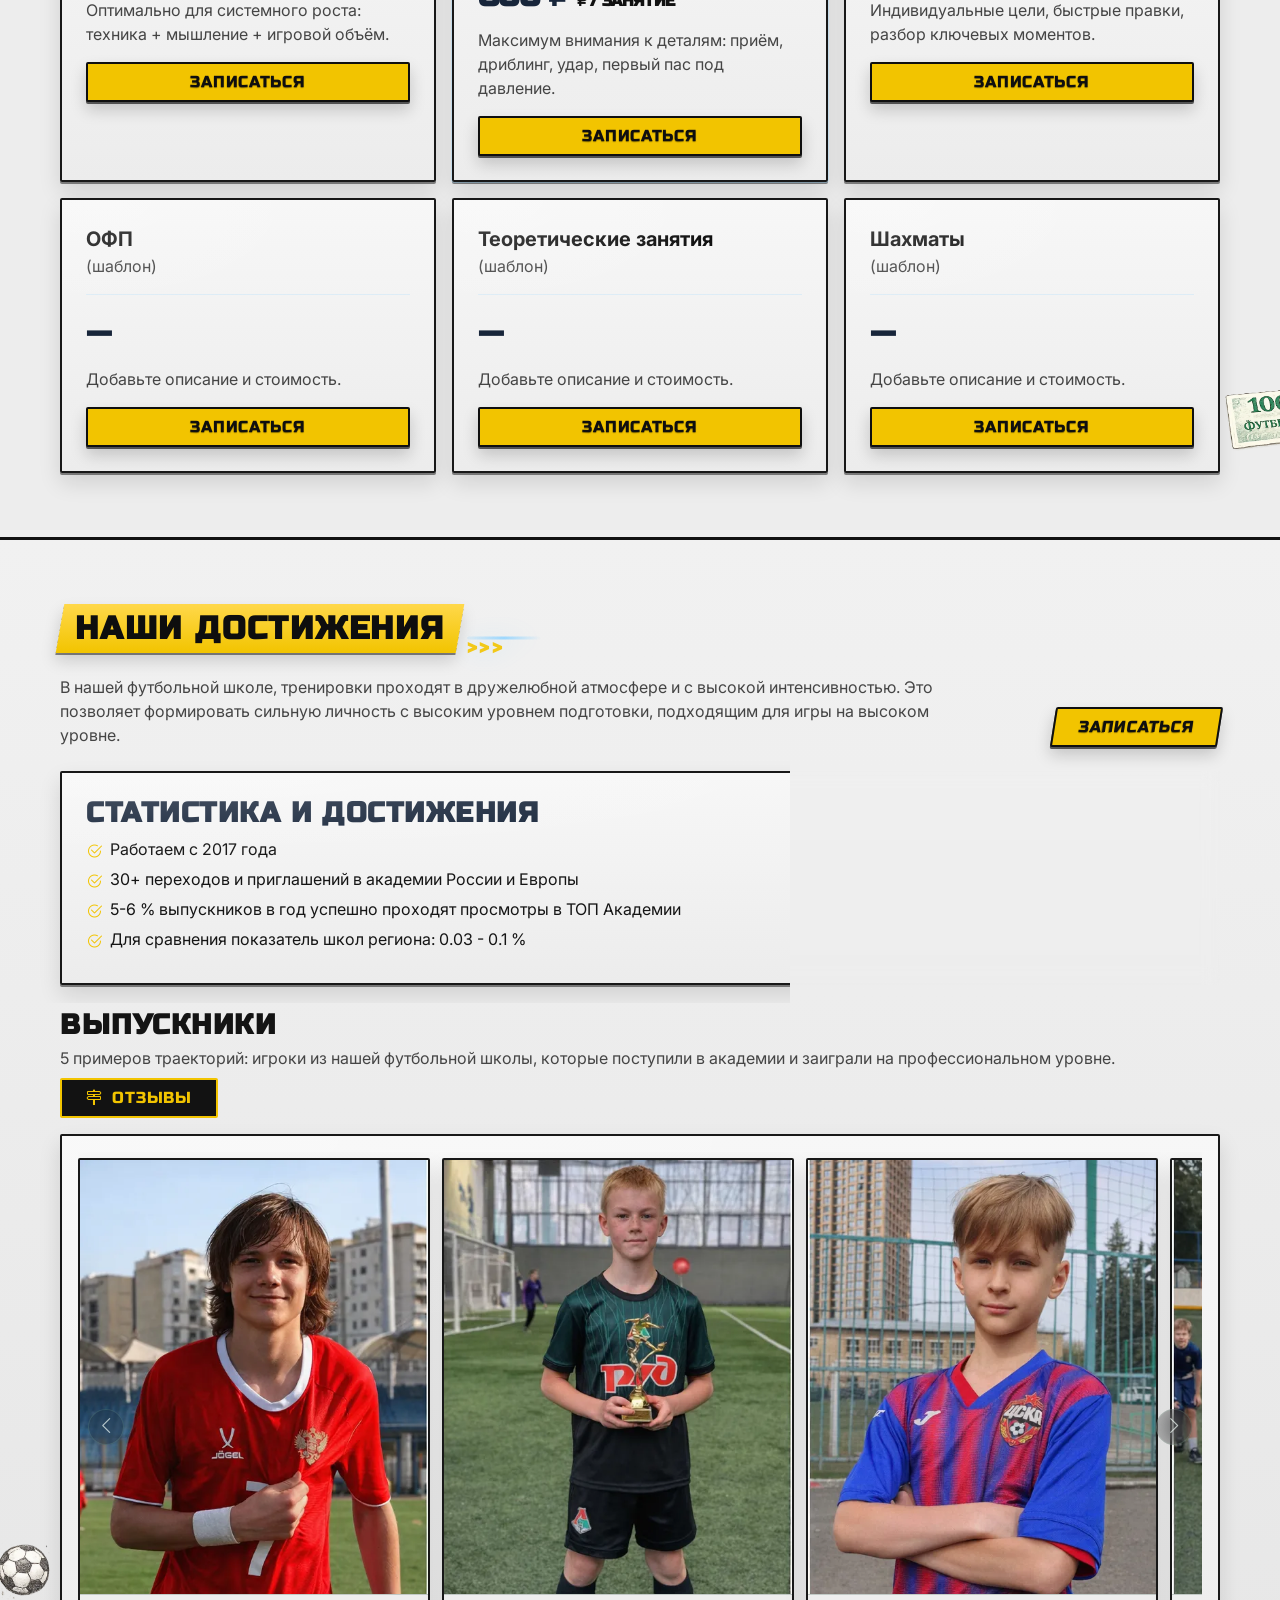
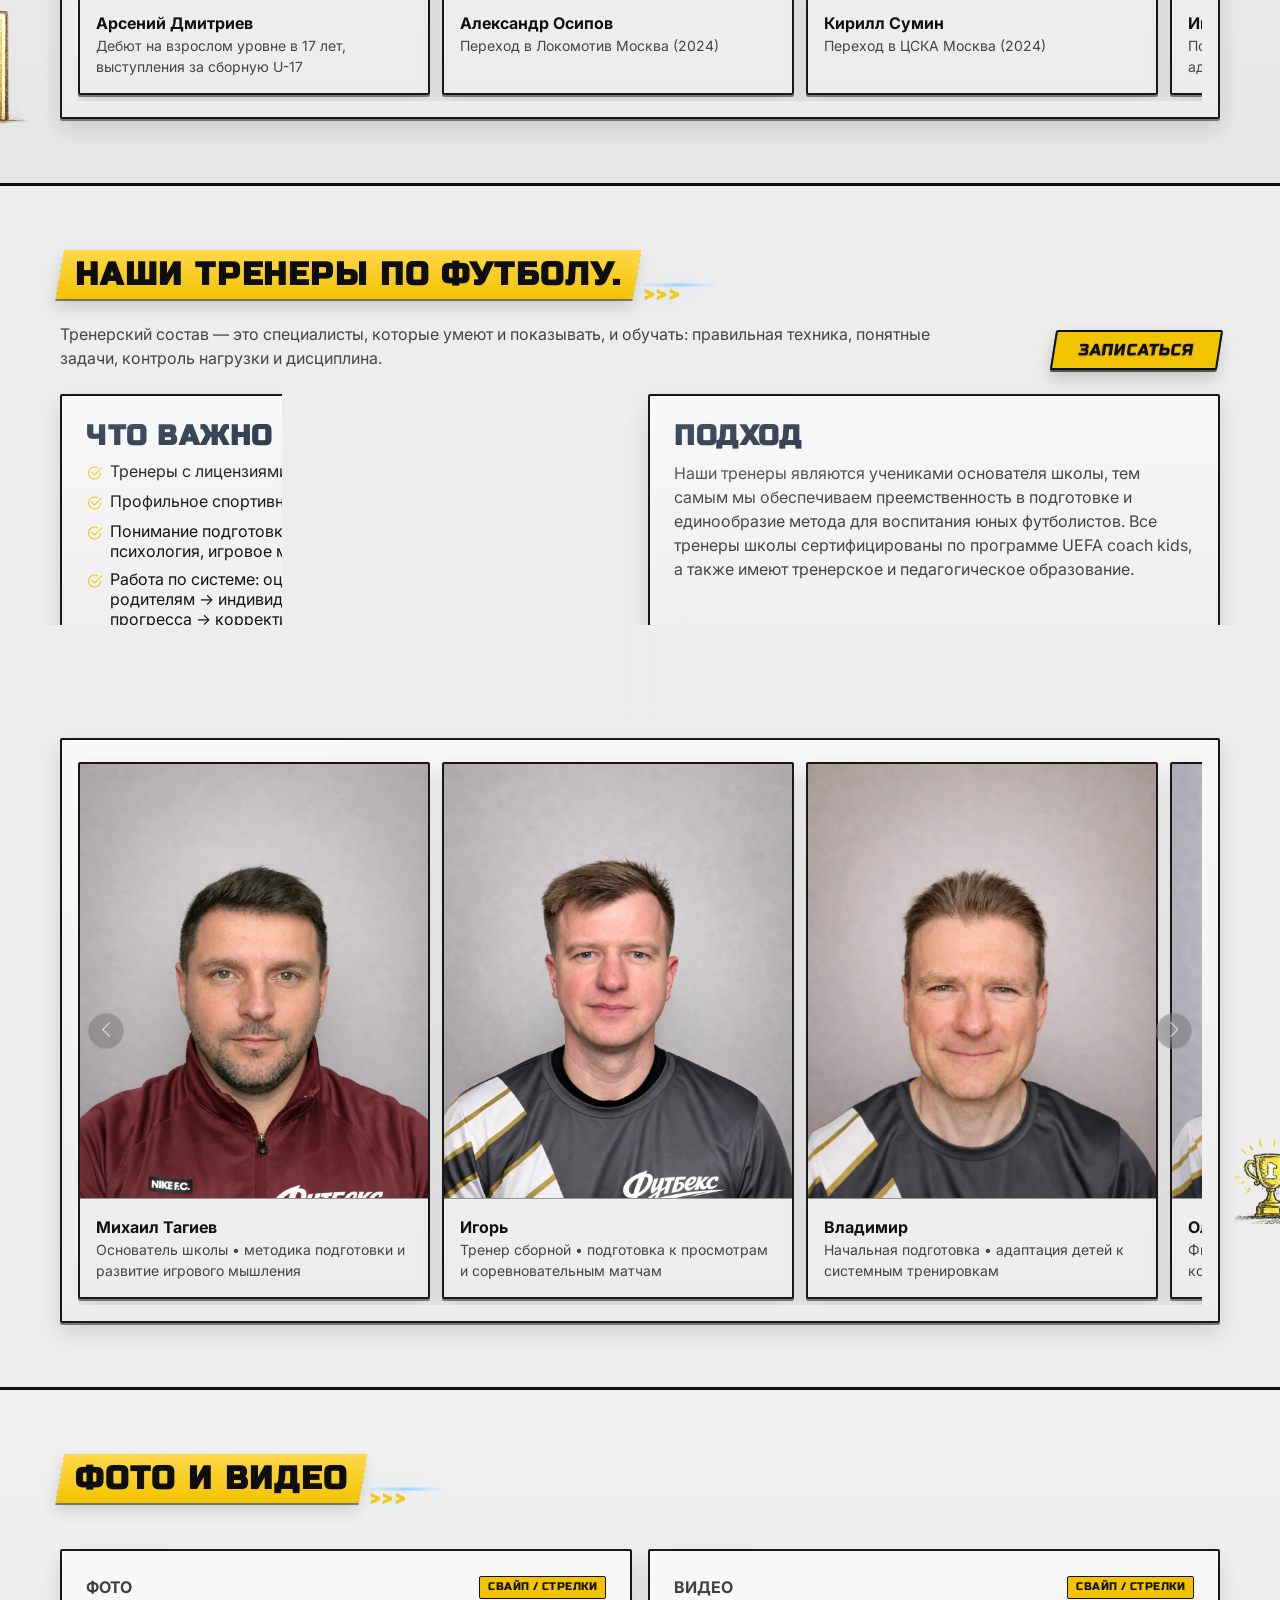
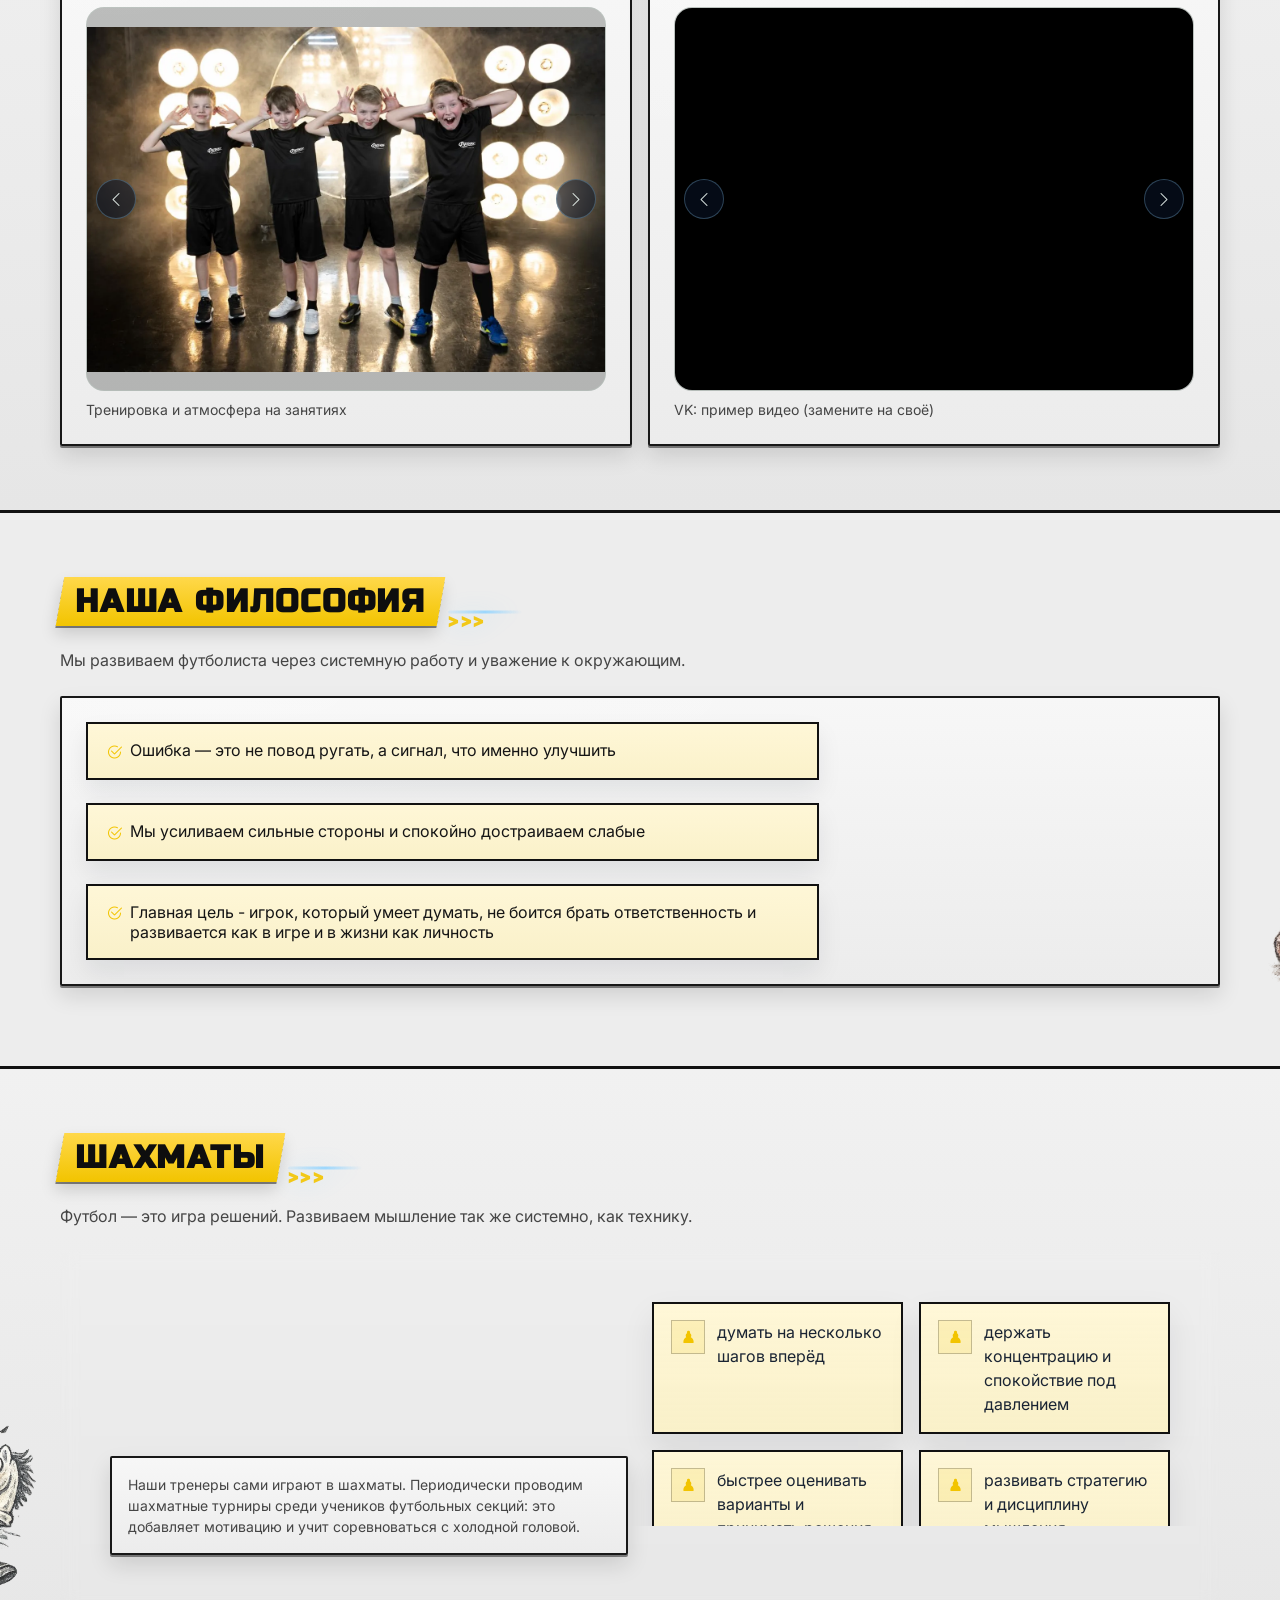
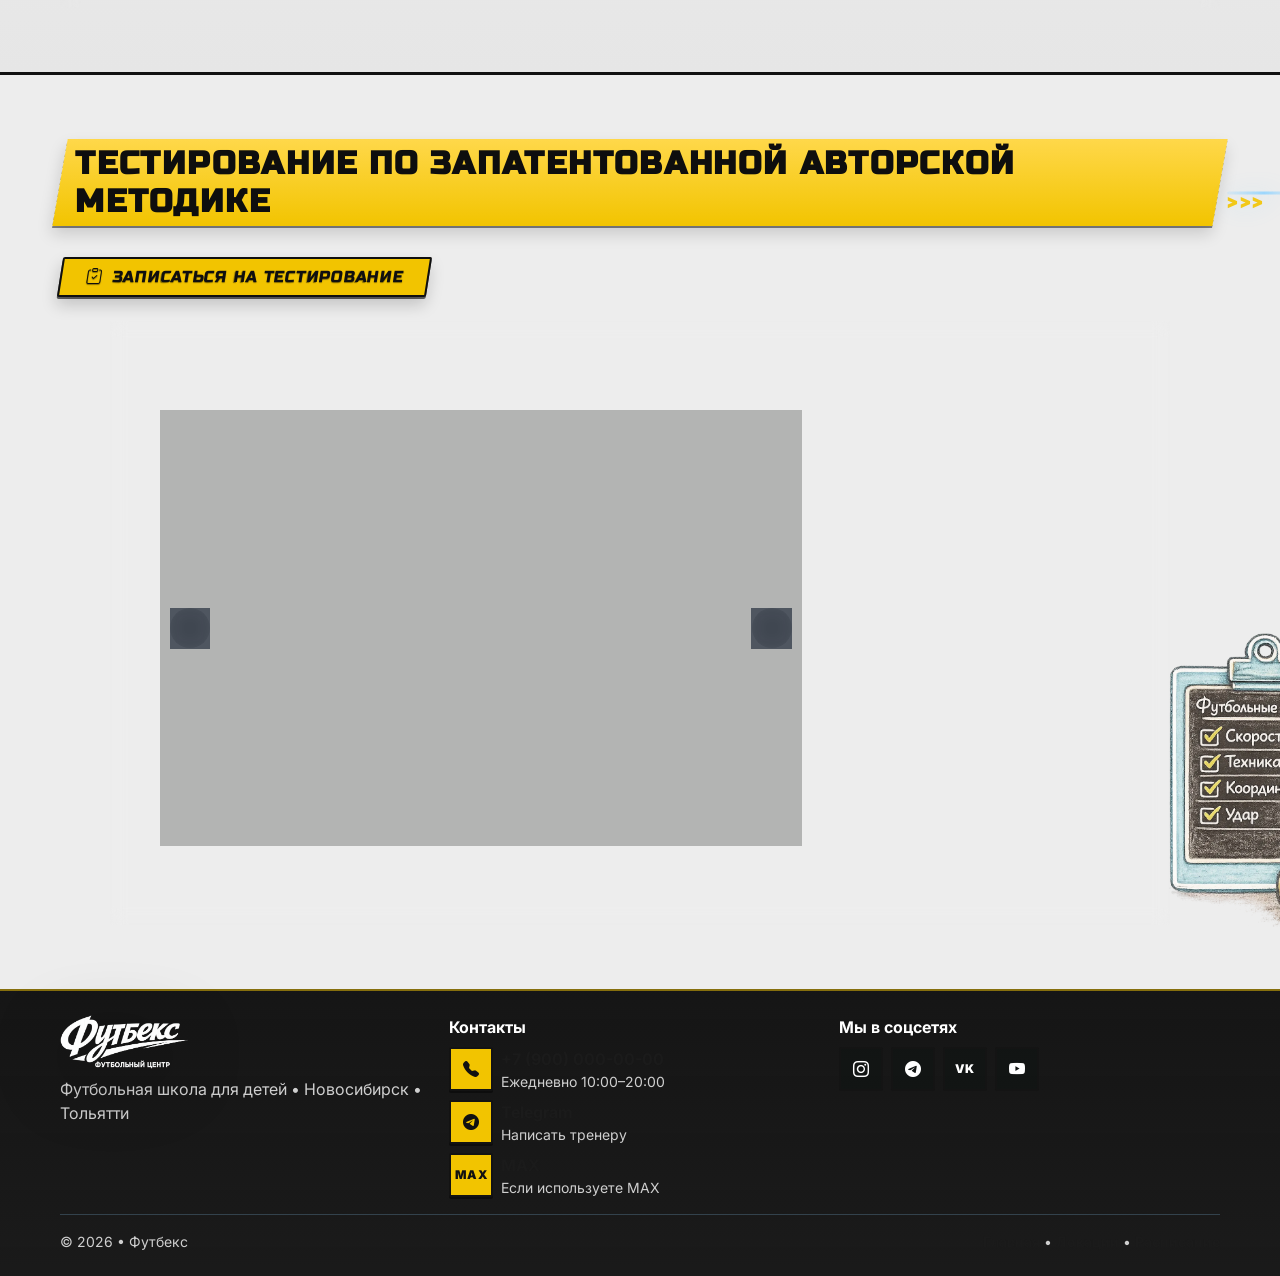
==== commit 01e14189: "Remove duplicated hero quick-links background layer" ====
--- a/Site/index.html
+++ b/Site/index.html
@@ -49,7 +49,7 @@
           </p>
 
           <!-- Desktop actions (stay near the text) -->
-          <div class="d-none d-xl-flex flex-wrap gap-2 mb-4">
+          <div class="d-none d-lg-flex flex-wrap gap-2 mb-4">
             <button type="button" class="btn btn-accent px-4 py-2" data-bs-toggle="modal" data-bs-target="#quizModal">
               <i class="bi bi-check2-circle me-1"></i> Пройди тест и получи тренировку в подарок
             </button>
@@ -68,7 +68,7 @@
       </div>
 
       <!-- Mobile: actions (moved lower, closer to KPI) -->
-      <div class="d-xl-none mt-2 mb-3 hero-mobile-actions">
+      <div class="d-lg-none mt-2 mb-3 hero-mobile-actions">
         <div class="d-grid gap-2">
           <button type="button" class="btn btn-accent px-4 py-2" data-bs-toggle="modal" data-bs-target="#quizModal">
             <i class="bi bi-check2-circle me-1"></i> Пройди тест и получи тренировку в подарок
@@ -525,4 +525,3 @@
 
 
 
-
--- a/Site/assets/css/components.css
+++ b/Site/assets/css/components.css
@@ -98,7 +98,7 @@
 }
 
 /* Index hero: lift the left copy a bit on desktop so it sits closer to the header */
-@media (min-width: 1200px){
+@media (min-width: 992px){
   .hero--index{
     aspect-ratio: 16 / 9;
     min-height: 740px;
@@ -118,7 +118,7 @@
   }
 }
 
-@media (min-width: 768px) and (max-width: 1199.98px){
+@media (min-width: 768px) and (max-width: 991.98px){
   .hero--index{
     min-height: clamp(640px, 72vw, 820px);
     --hero-kpis-padding-top: clamp(32px, 5vw, 56px);
@@ -271,7 +271,7 @@
   color: #17304b;
   font-weight: 700;
 }
-@media (max-width: 1199.98px){
+@media (max-width: 991.98px){
   .hero--index{
     --hero-boy-width: min(100%, 560px);
     --hero-boy-max-width: 560px;
@@ -288,7 +288,7 @@
     justify-content: center;
   }
 }
-@media (min-width: 1200px){
+@media (min-width: 992px){
   .hero-boy-layer{
     justify-content: flex-end;
     align-items: flex-start;
@@ -317,7 +317,7 @@
     font-size: 1.36rem;
   }
 }
-@media (max-width: 1199.98px){
+@media (max-width: 991.98px){
   .hero--index{
     min-height: var(--hero-mobile-min-height, clamp(860px, 138svh, 1080px));
     padding-bottom: var(--hero-mobile-padding-bottom, 132px);
@@ -409,7 +409,7 @@
   margin-top: calc(-1 * var(--hero-bg-bleed-bottom, 0px));
   padding-top: calc(1rem + var(--hero-bg-bleed-bottom, 0px));
 }
-@media (min-width: 1200px){
+@media (min-width: 992px){
   .hero-quick-links{
     padding-top: calc(1.5rem + var(--hero-bg-bleed-bottom, 0px));
     padding-bottom: 1.4rem;
--- a/Site/assets/css/theme-football.css
+++ b/Site/assets/css/theme-football.css
@@ -19,7 +19,15 @@
   background-image:none !important;
 }
 
-@media (min-width: 1200px){
+@media (min-width: 992px){
+  body.theme-football[data-page="index"]{
+    background-image: url("../img/heroBg.webp") !important;
+    background-repeat: no-repeat !important;
+    background-position: 50% 30% !important;
+    background-size: cover !important;
+    background-attachment: scroll !important;
+  }
+
   body.theme-football::after{
     display: none !important;
   }
@@ -640,7 +648,7 @@
   background: var(--surface-light) !important;
 }
 
-@media (min-width: 1200px) {
+@media (min-width: 992px) {
   body.theme-football[data-page="index"] .hero-quick-links,
   body.theme-football[data-page="index"] section.hero-quick-links,
   body.theme-football[data-page="index"] section.hero-quick-links:nth-of-type(even){
@@ -656,8 +664,8 @@
   --page-content-max: 1320px;
   --page-side-gap: clamp(16px, 3vw, 36px);
   --mobile-decor-content-max: 500px;
-  --hero-art-width-desktop: 118%;
-  --hero-art-width-tablet: 100%;
+  --hero-art-width-desktop: 112%;
+  --hero-art-width-tablet: 102%;
   --hero-art-width: var(--hero-art-width-desktop);
   --hero-art-bleed-desktop: clamp(36px, 3vw, 96px);
   --hero-art-bleed-tablet: 0px;
@@ -682,7 +690,7 @@
   padding-right: var(--bs-gutter-x, .75rem) !important;
 }
 
-@media (max-width: 1199.98px){
+@media (max-width: 991.98px){
   body.theme-football .hero--index > .container,
   body.theme-football section > .container,
   body.theme-football .hero-quick-links > .container{
@@ -697,7 +705,7 @@
   }
 }
 
-@media (min-width: 768px) and (max-width: 1199.98px){
+@media (min-width: 768px) and (max-width: 991.98px){
   body.theme-football{
     --mobile-decor-content-max: 560px;
   }
@@ -708,7 +716,7 @@
     --page-content-max: 1380px;
     --page-side-gap: clamp(24px, 3.2vw, 56px);
     --hero-art-width-desktop: 2040px;
-    --hero-quick-links-overlap-desktop: 188px;
+    --hero-quick-links-overlap-desktop: 132px;
   }
 }
 
@@ -725,7 +733,7 @@
     --hero-art-bleed: var(--hero-art-bleed-tablet);
     --hero-focus-x: var(--hero-focus-x-tablet);
     --hero-focus-y: var(--hero-focus-y-tablet);
-    --hero-quick-links-overlap: var(--hero-quick-links-overlap-tablet);
+    --hero-quick-links-overlap: clamp(32px, 4vw, 64px);
   }
 
   body.theme-football[data-page="index"] .hero--index::before,
@@ -736,11 +744,19 @@
     background-repeat: no-repeat !important;
   }
 
-  body.theme-football[data-page="index"] .hero-quick-links::before{
-    content: none !important;
-    display: none !important;
-    background: none !important;
-  }
+  body.theme-football[data-page="index"] .hero--index{
+    min-height: clamp(700px, 66vw, 860px);
+    padding-bottom: calc(clamp(120px, 9vw, 180px) + var(--hero-quick-links-overlap));
+  }
+
+  body.theme-football[data-page="index"] .hero--index + .hero-quick-links,
+  body.theme-football[data-page="index"] .hero-quick-links{
+    margin-top: calc(var(--hero-quick-links-overlap) * -1) !important;
+    padding-top: .5rem !important;
+    position: relative;
+    z-index: 1;
+  }
+
 }
 
 @media (min-width: 1200px){
@@ -754,20 +770,22 @@
     --hero-art-bleed: var(--hero-art-bleed-desktop);
     --hero-focus-x: var(--hero-focus-x-desktop);
     --hero-focus-y: var(--hero-focus-y-desktop);
-    --hero-quick-links-overlap: clamp(168px, 14vw, 220px);
+    --hero-quick-links-overlap: clamp(100px, 9vw, 150px);
   }
 
   body.theme-football[data-page="index"] .hero--index{
     position: relative;
     overflow: hidden;
     isolation: isolate;
-    padding-bottom: calc(clamp(228px, 18vw, 300px) + var(--hero-quick-links-overlap));
+    min-height: clamp(740px, 48vw, 940px);
+    max-height: 980px;
+    padding-bottom: clamp(180px, 14vw, 240px);
     background-color: var(--surface-light);
   }
 
   body.theme-football[data-page="index"] .hero--index::before,
   body.theme-football[data-page="index"] [data-hero-bg].hero--index::before{
-	inset: 0 calc(var(--hero-art-bleed, 0px) * -1) 0 calc(var(--hero-art-bleed, 0px) * -1);
+    inset: 0 calc(var(--hero-art-bleed, 0px) * -1) 0 calc(var(--hero-art-bleed, 0px) * -1);
     background-size: var(--hero-art-width) auto !important;
     background-position: var(--hero-focus-x) var(--hero-focus-y) !important;
     background-repeat: no-repeat !important;
@@ -775,66 +793,12 @@
     z-index: -2;
   }
 
-  body.theme-football[data-page="index"] .hero--index::after{
-    content: none !important;
-    display: none !important;
-    background: none !important;
-  }
-
-  body.theme-football[data-page="index"] .hero--index .hero-copy{
-    max-width: min(100%, 640px);
-  }
-
-  body.theme-football[data-page="index"] section{
-    overflow: hidden;
-    overflow: clip;
-  }
-
   body.theme-football[data-page="index"] .hero-quick-links{
     position: relative;
     margin-top: calc(var(--hero-quick-links-overlap) * -1);
-    padding-top: 0 !important;
+    padding-top: .3rem !important;
     background: transparent !important;
     border-top-color: transparent !important;
     z-index: 1;
   }
-
-  body.theme-football[data-page="index"] .hero-quick-links::before{
-    content: none !important;
-    display: none !important;
-    background: none !important;
-  }
-
-  body.theme-football[data-page="index"] section.hero-quick-links,
-  body.theme-football[data-page="index"] section.hero-quick-links:nth-of-type(even){
-    background: transparent !important;
-  }
-}
-
-@media (min-width: 1600px){
-  body.theme-football{
-    --hero-quick-links-overlap: var(--hero-quick-links-overlap-desktop);
-  }
-
-  body.theme-football[data-page="index"] .hero--index{
-    min-height: clamp(760px, 46vw, 980px);
-    max-height: 980px;
-  }
-
-  body.theme-football[data-page="index"] section::before{
-    content: none;
-    display: none;
-    background: none;
-  }
-
-  body.theme-football[data-page="index"] .hero-quick-links::before{
-    content: none;
-    display: none;
-    background: none;
-  }
-
-  body.theme-football[data-page="index"] .hero-quick-links > .container{
-    position: relative;
-    z-index: 1;
-  }
-}
+}
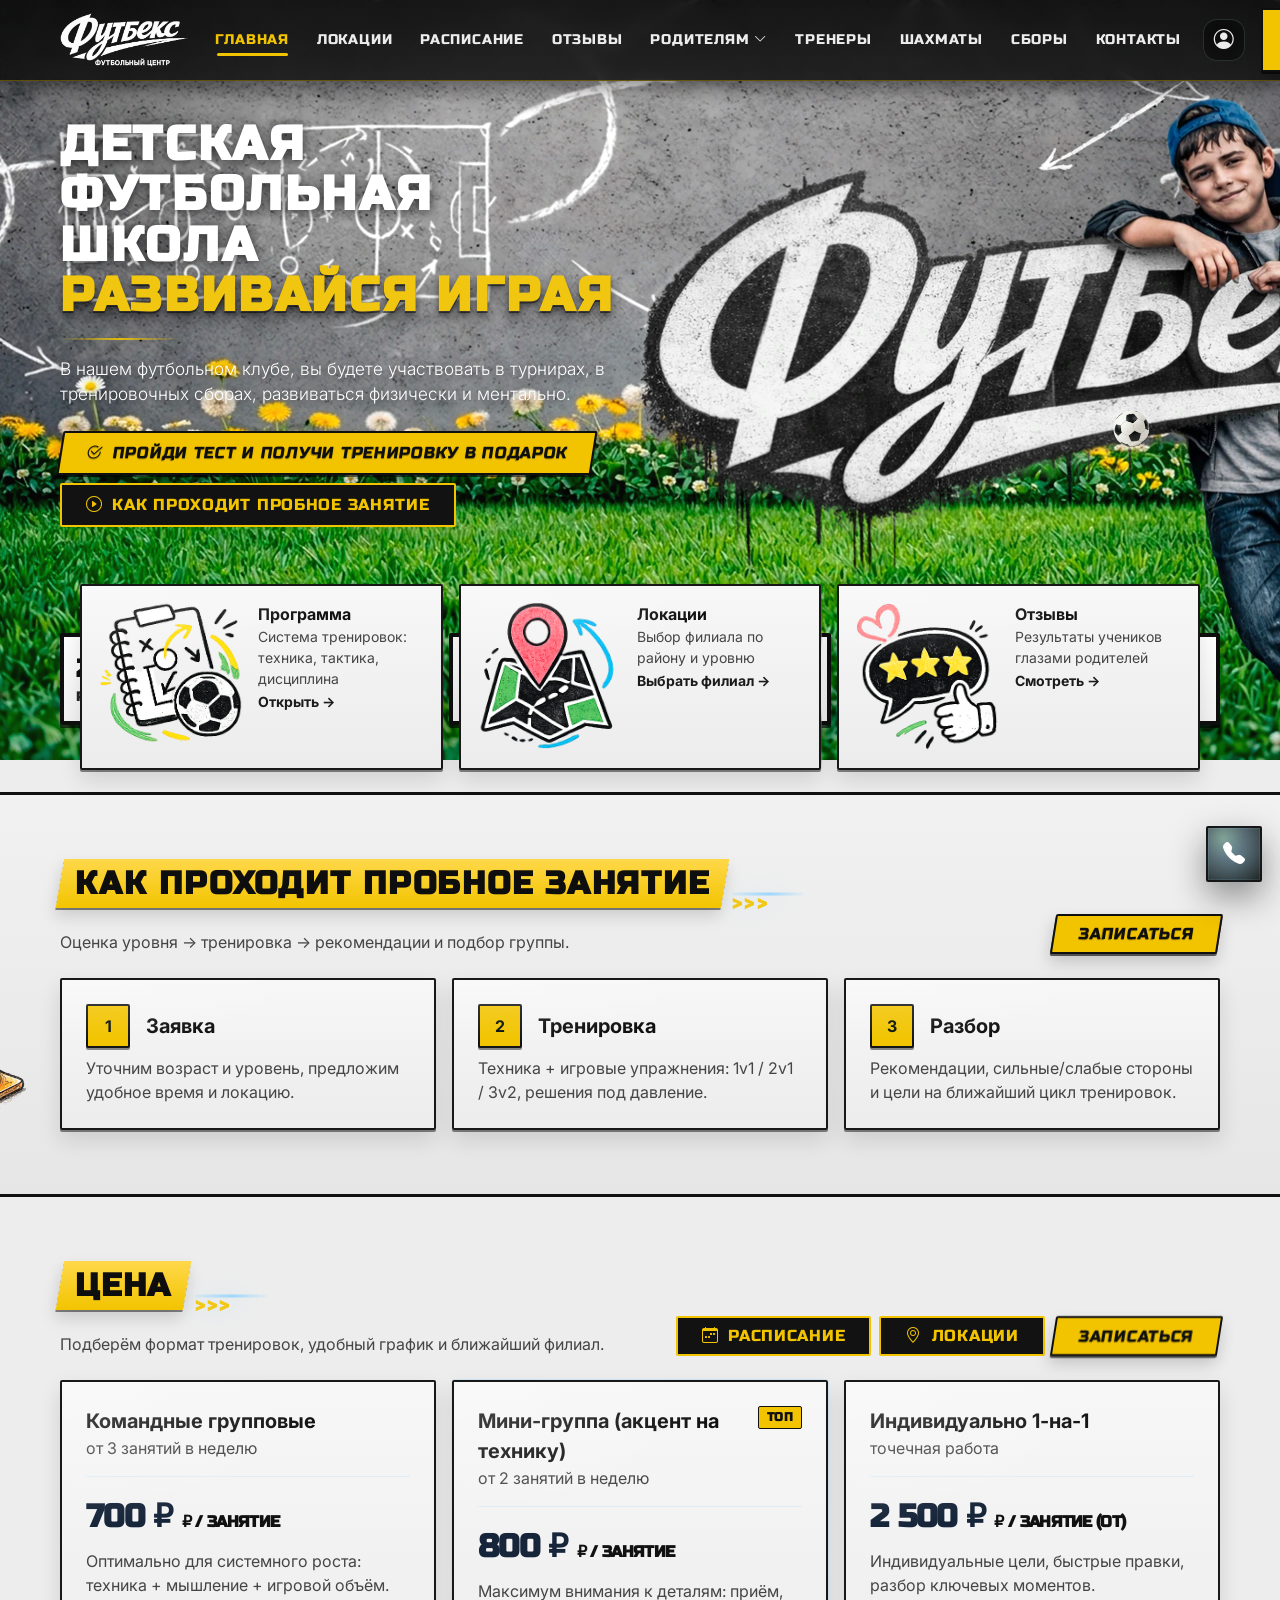
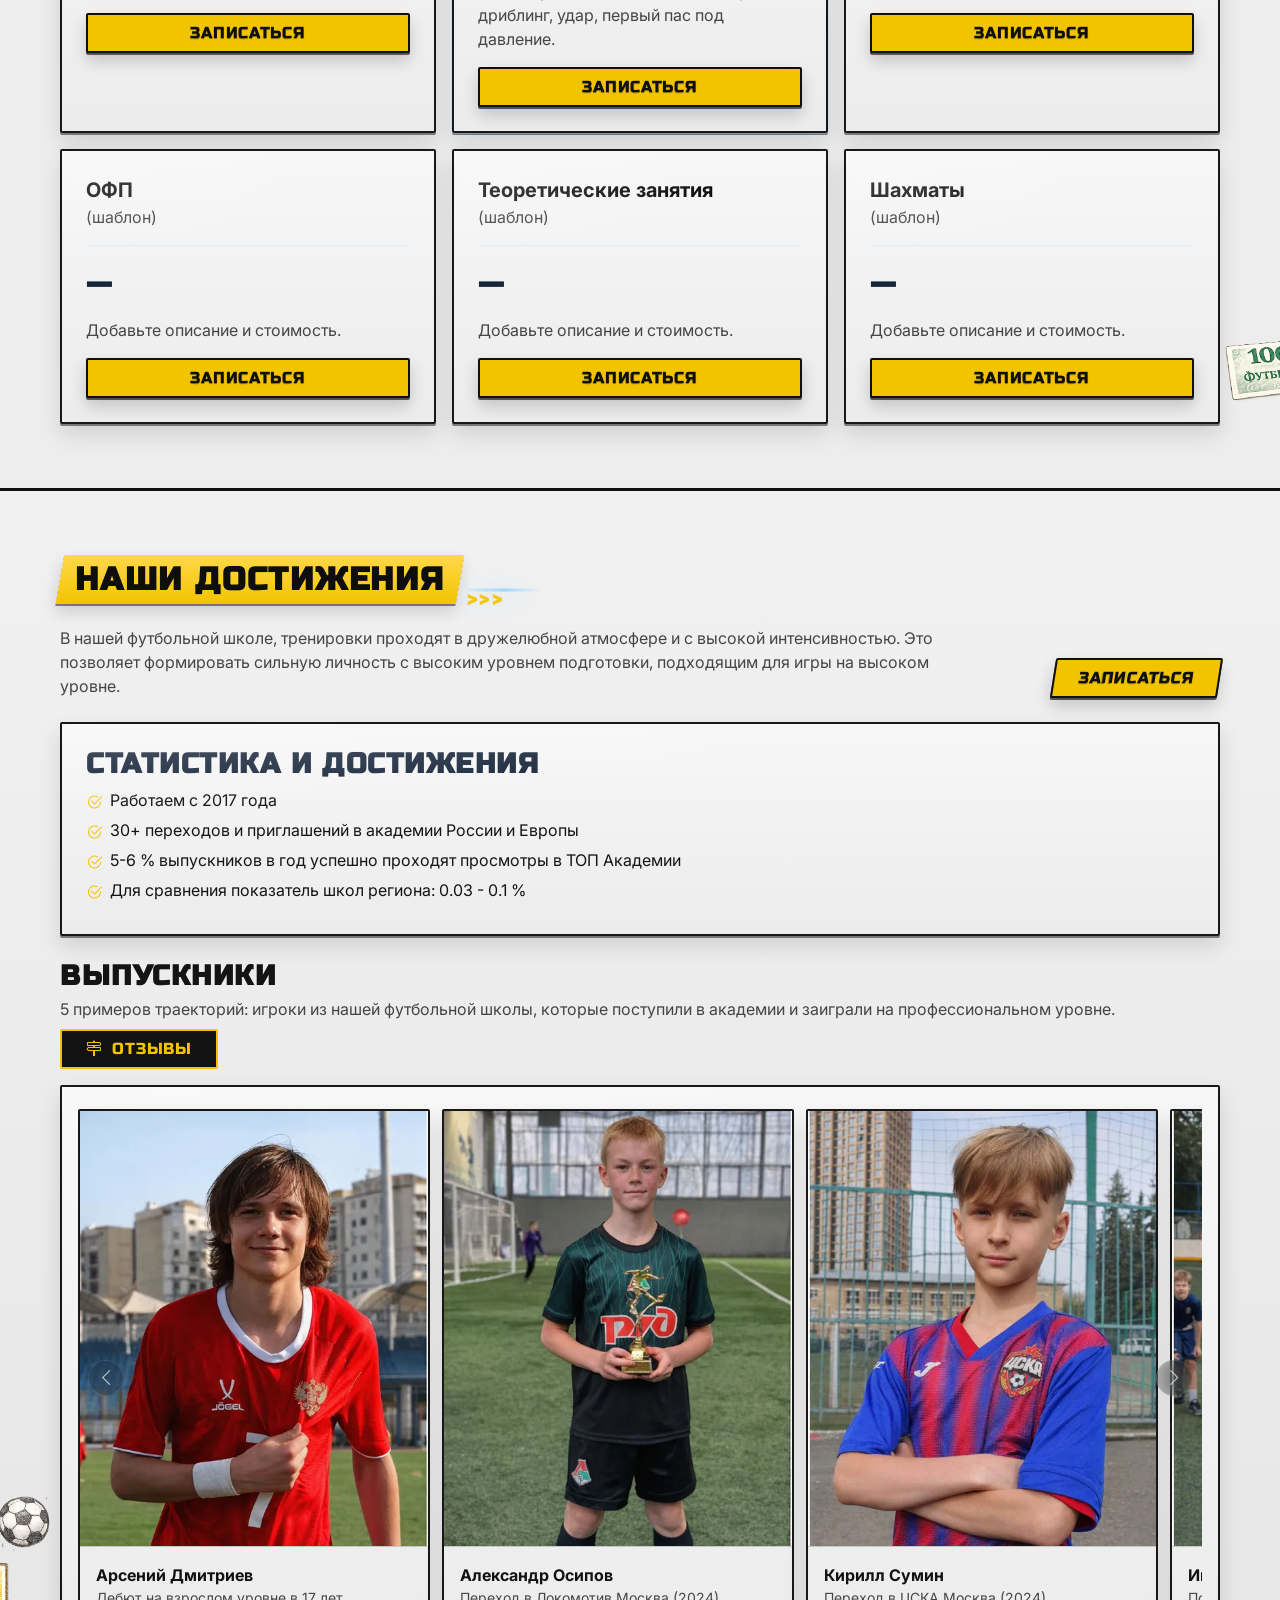
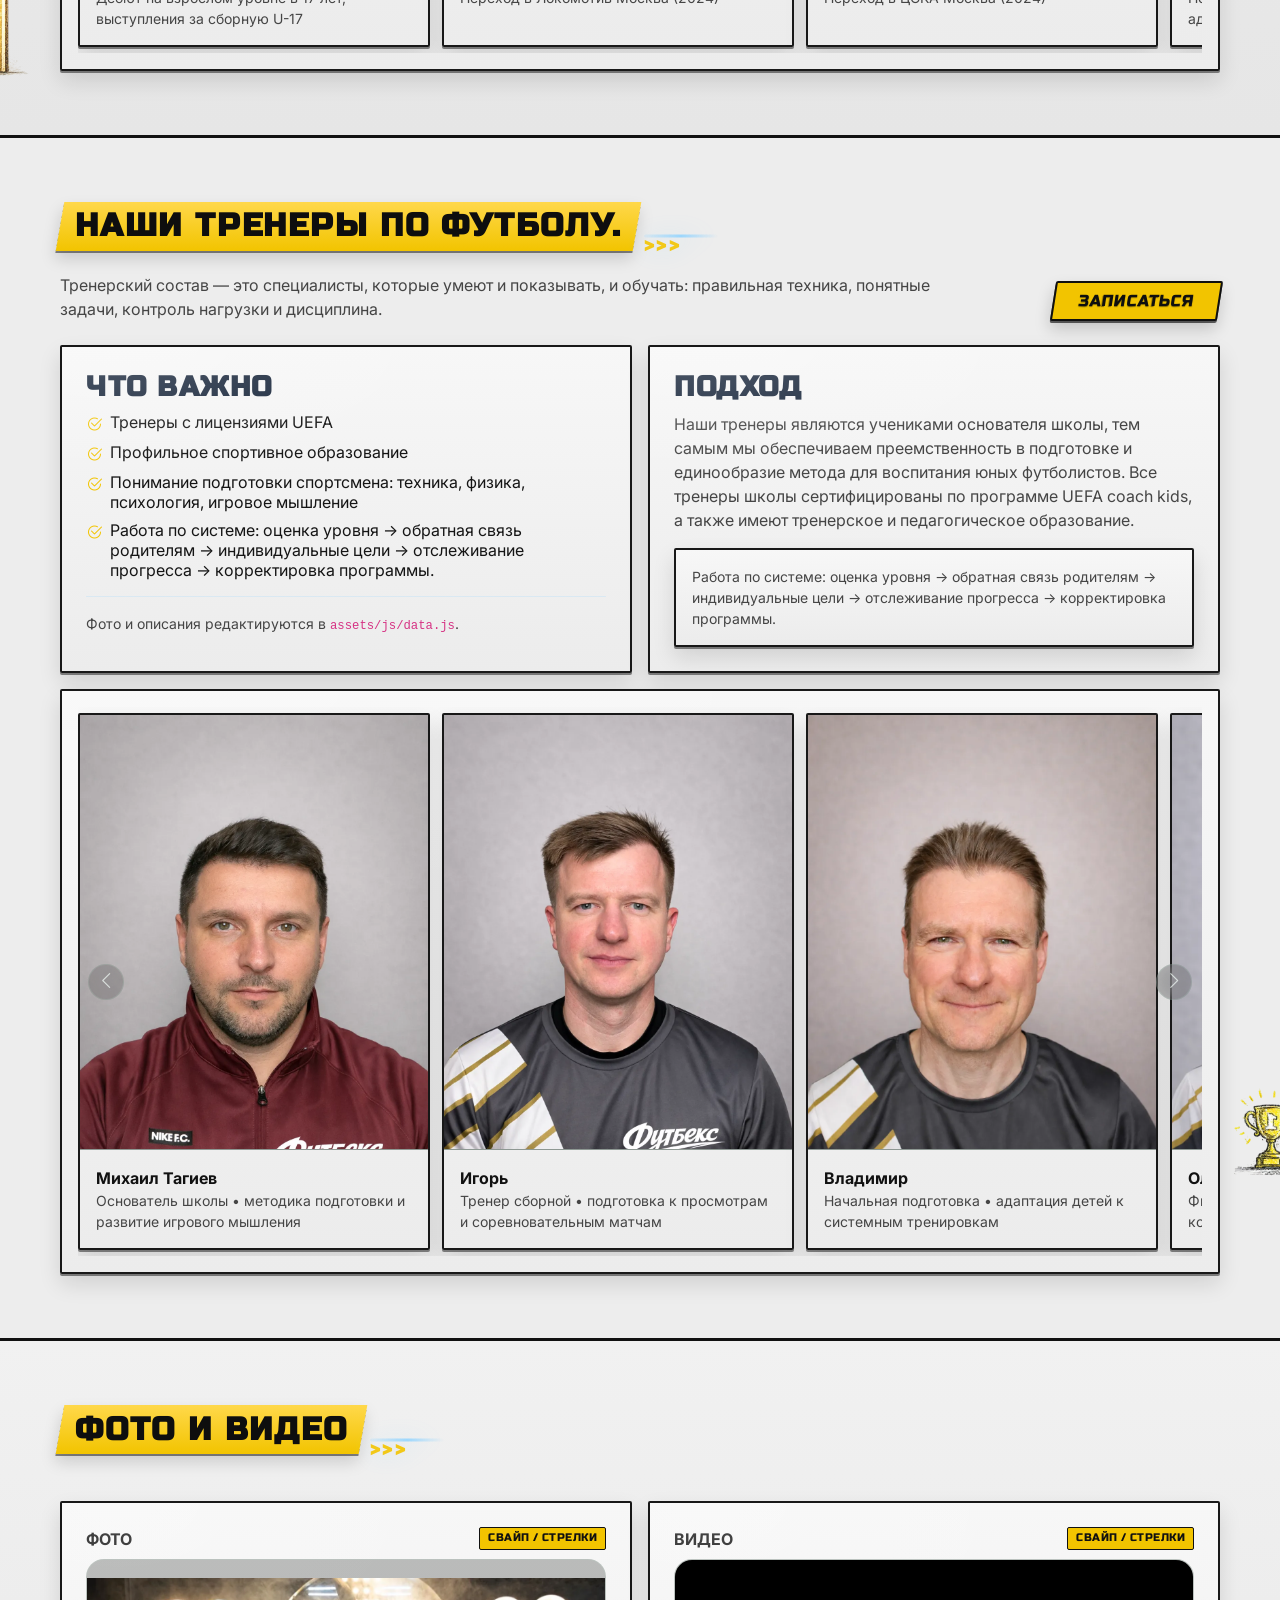
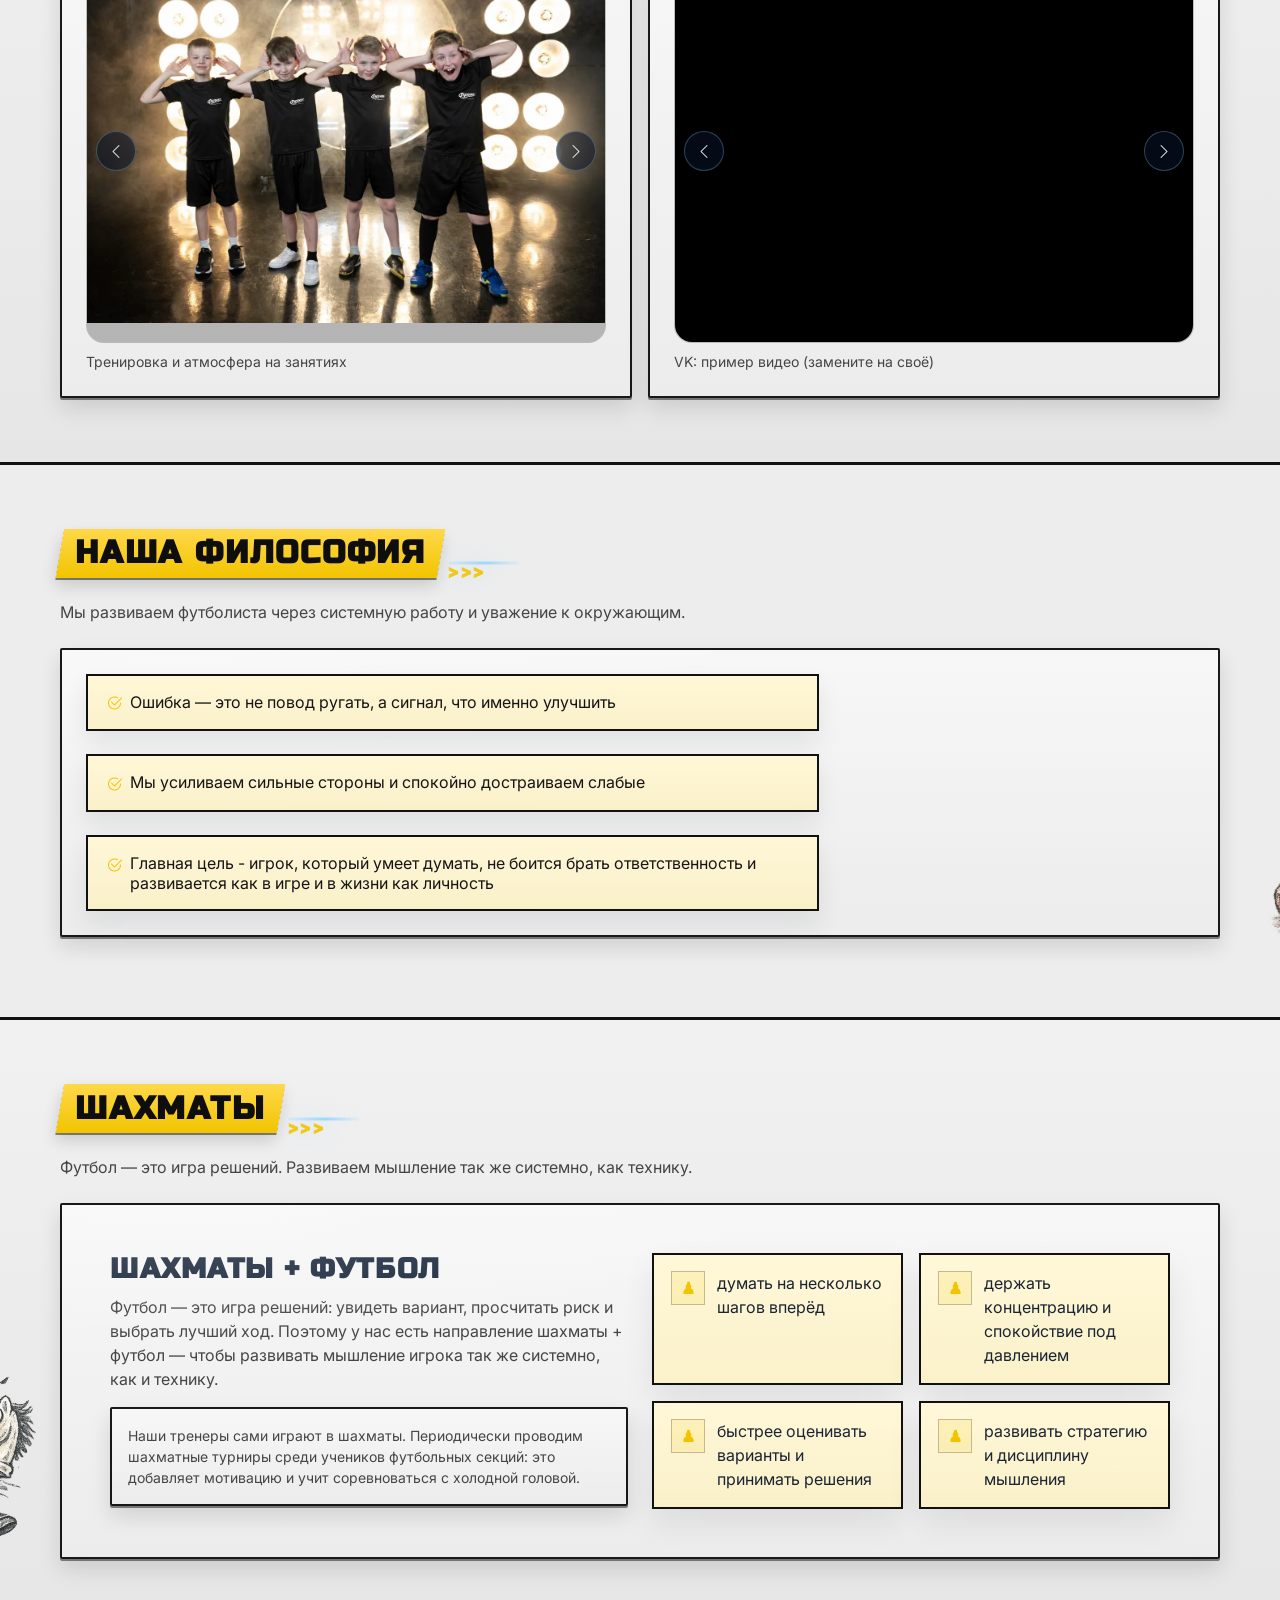
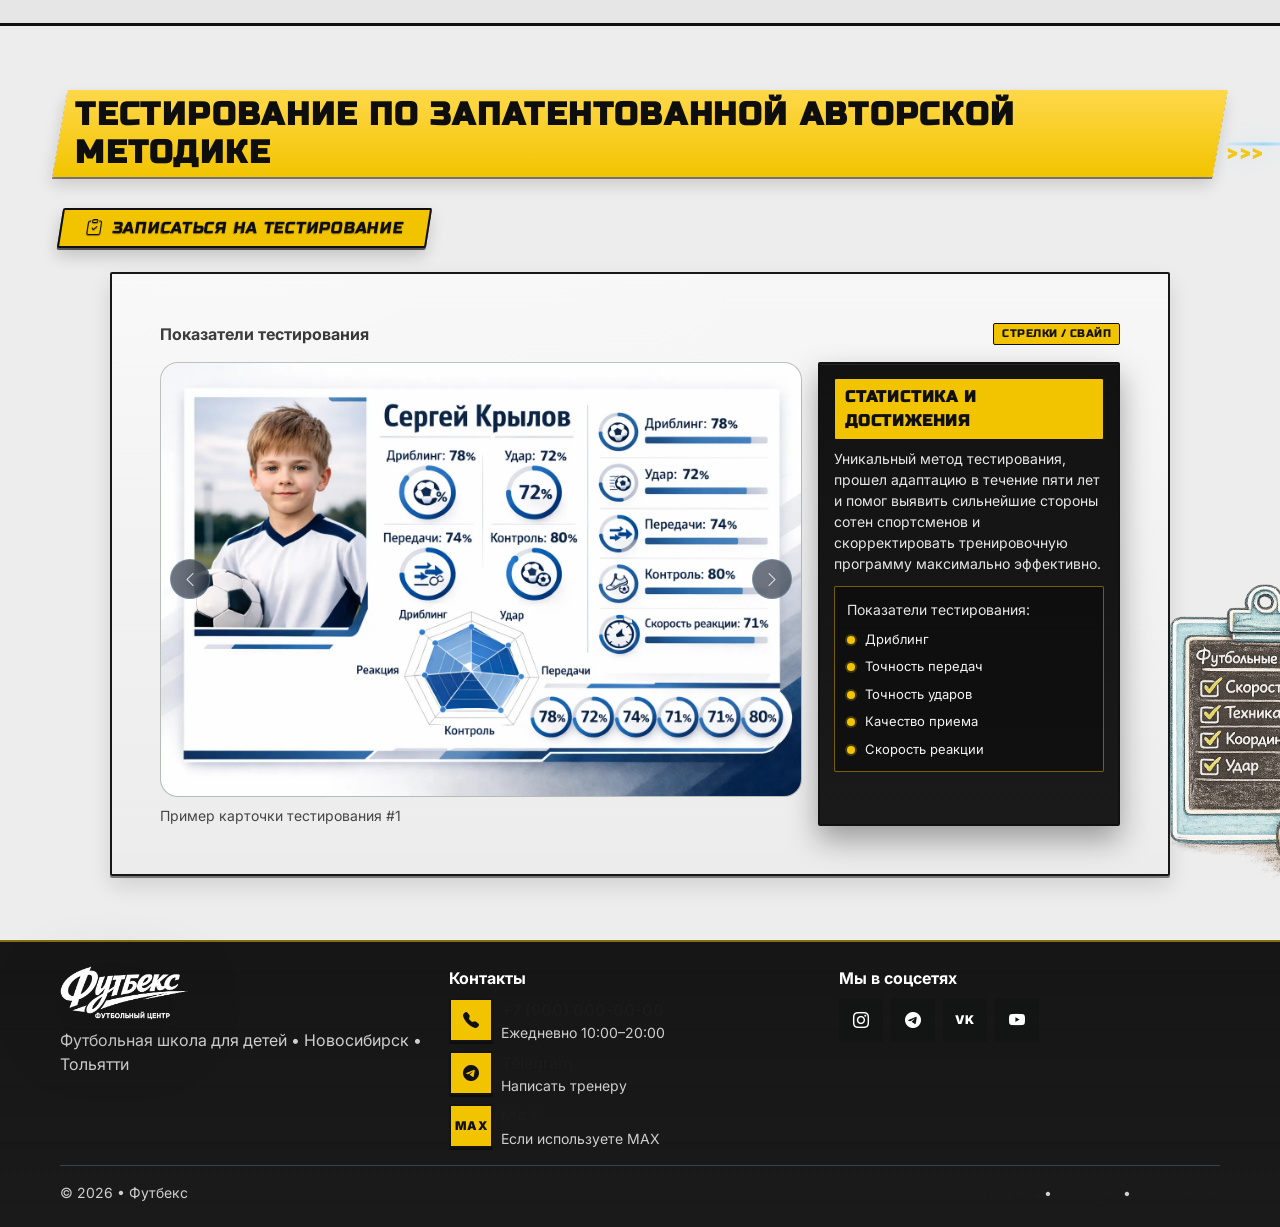
==== commit a3a01b6b: "Tune hero KPI spacing and add arrow/ball decorations" ====
--- a/Site/index.html
+++ b/Site/index.html
@@ -65,6 +65,8 @@
         <div class="hero-visual">
           <img src="assets/img/heroboy.webp" alt="" loading="eager" fetchpriority="high">
         </div>
+        <img class="hero-decor hero-decor--arrow" src="assets/img/arrow.webp" alt="" loading="lazy">
+        <img class="hero-decor hero-decor--ball" src="assets/img/ball.webp" alt="" loading="lazy">
       </div>
 
       <!-- Mobile: actions (moved lower, closer to KPI) -->
@@ -524,4 +526,3 @@
 
 
 
-
--- a/Site/assets/css/components.css
+++ b/Site/assets/css/components.css
@@ -41,13 +41,21 @@
   --hero-mobile-actions-margin-top: 434px;
   --hero-mobile-kpis-margin-top: 448px;
   --hero-kpis-padding-top: clamp(44px, 6vw, 92px);
-  --hero-boy-width: min(100%, 903px);
+  --hero-boy-width: min(100%, 600px);
   --hero-boy-max-width: 903px;
-  --hero-boy-top: 88px;
-  --hero-boy-right: clamp(-42px, -2vw, 0px);
+  --hero-boy-top: -100px;
+  --hero-boy-right: 10px;
   --hero-boy-bottom: auto;
   --hero-boy-left: auto;
   --hero-boy-transform: scale(1.5) translate(100px, 130px);
+  --hero-arrow-width: clamp(130px, 12vw, 190px);
+  --hero-arrow-top: 58px;
+  --hero-arrow-right: 44px;
+  --hero-arrow-transform: rotate(-4deg);
+  --hero-ball-width: clamp(72px, 7vw, 120px);
+  --hero-ball-bottom: 72px;
+  --hero-ball-right: 58px;
+  --hero-ball-transform: rotate(-12deg);
   --hero-bg-bleed-bottom: 164px;
   --hero-icons-offset-y: 0px;
   --hero-icons-icon-size: clamp(108px, 10vw, 136px);
@@ -96,6 +104,26 @@
   max-width: 100%;
   transform: var(--hero-boy-transform);
 }
+.hero-boy-layer .hero-decor{
+  position: absolute;
+  display: block;
+  width: auto;
+  height: auto;
+  pointer-events: none;
+  user-select: none;
+}
+.hero-boy-layer .hero-decor--arrow{
+  width: var(--hero-arrow-width);
+  top: var(--hero-arrow-top);
+  right: var(--hero-arrow-right);
+  transform: var(--hero-arrow-transform);
+}
+.hero-boy-layer .hero-decor--ball{
+  width: var(--hero-ball-width);
+  bottom: var(--hero-ball-bottom);
+  right: var(--hero-ball-right);
+  transform: var(--hero-ball-transform);
+}
 
 /* Index hero: lift the left copy a bit on desktop so it sits closer to the header */
 @media (min-width: 992px){
@@ -115,6 +143,13 @@
   }
   .hero--index #heroKpis{
     padding-top: var(--hero-kpis-padding-top, clamp(32px, 5vw, 72px));
+  }
+}
+
+@media (min-width: 1200px) and (max-width: 1399.98px){
+  .hero--index{
+    min-height: 780px;
+    --hero-kpis-padding-top: clamp(14px, 2vw, 28px);
   }
 }
 
@@ -126,6 +161,14 @@
     --hero-boy-top: 118px;
     --hero-boy-right: 50%;
     --hero-boy-transform: translateX(50%) translateY(-52px);
+    --hero-arrow-width: clamp(108px, 15vw, 150px);
+    --hero-arrow-top: 84px;
+    --hero-arrow-right: calc(50% - 260px);
+    --hero-arrow-transform: rotate(-2deg);
+    --hero-ball-width: clamp(68px, 9vw, 96px);
+    --hero-ball-bottom: 136px;
+    --hero-ball-right: calc(50% - 272px);
+    --hero-ball-transform: rotate(-10deg);
     --hero-bg-bleed-bottom: 132px;
     --hero-icons-icon-size: clamp(92px, 12vw, 120px);
     --hero-icons-offset-y: 0px;
@@ -273,7 +316,7 @@
 }
 @media (max-width: 991.98px){
   .hero--index{
-    --hero-boy-width: min(100%, 560px);
+    --hero-boy-width: min(100%, 1060px);
     --hero-boy-max-width: 560px;
     --hero-boy-top: 120px;
     --hero-boy-right: 50%;
@@ -354,9 +397,17 @@
   .hero--index{
     min-height: clamp(720px, 122svh, 860px);
     --hero-boy-width: min(100%, 380px);
-    --hero-boy-top: 122px;
+    --hero-boy-top: 400px;
     --hero-boy-right: 50%;
     --hero-boy-transform: translateX(50%) translateY(-10px);
+    --hero-arrow-width: clamp(84px, 24vw, 118px);
+    --hero-arrow-top: 384px;
+    --hero-arrow-right: calc(50% - 182px);
+    --hero-arrow-transform: rotate(-6deg);
+    --hero-ball-width: clamp(52px, 13vw, 72px);
+    --hero-ball-bottom: 188px;
+    --hero-ball-right: calc(50% - 166px);
+    --hero-ball-transform: rotate(-12deg);
     --hero-bg-bleed-bottom: 92px;
     --hero-icons-icon-size: clamp(88px, 27vw, 110px);
     --hero-icons-card-padding: .9rem;
@@ -384,6 +435,14 @@
     --hero-boy-top: 130px;
     --hero-boy-right: 50%;
     --hero-boy-transform: translateX(50%) translateY(-20px);
+    --hero-arrow-width: clamp(94px, 16vw, 130px);
+    --hero-arrow-top: 140px;
+    --hero-arrow-right: calc(50% - 242px);
+    --hero-arrow-transform: rotate(-5deg);
+    --hero-ball-width: clamp(56px, 10vw, 84px);
+    --hero-ball-bottom: 104px;
+    --hero-ball-right: calc(50% - 228px);
+    --hero-ball-transform: rotate(-10deg);
     --hero-icons-icon-size: clamp(92px, 18vw, 118px);
     --hero-icons-card-padding: 1rem;
     --result-card-media-ratio: 4 / 5;
@@ -2429,3 +2488,22 @@
     width: 96px !important;
   }
 }
+@media (min-width: 1400px){
+  .hero--index{
+    --hero-kpis-padding-top: clamp(22px, 3vw, 46px);
+  }
+}
+@media (min-width: 1300px) and (max-width: 1439.98px){
+  .hero--index{
+    --hero-kpis-padding-top: clamp(10px, 1.8vw, 24px);
+    --hero-arrow-top: 44px;
+    --hero-arrow-right: 24px;
+    --hero-ball-bottom: 64px;
+    --hero-ball-right: 44px;
+  }
+
+  .hero--index #heroKpis{
+    margin-top: 0;
+    padding-top: var(--hero-kpis-padding-top);
+  }
+}
--- a/Site/assets/css/theme-football.css
+++ b/Site/assets/css/theme-football.css
@@ -664,14 +664,14 @@
   --page-content-max: 1320px;
   --page-side-gap: clamp(16px, 3vw, 36px);
   --mobile-decor-content-max: 500px;
-  --hero-art-width-desktop: 112%;
+  --hero-art-width-desktop: 98%;
   --hero-art-width-tablet: 102%;
   --hero-art-width: var(--hero-art-width-desktop);
   --hero-art-bleed-desktop: clamp(36px, 3vw, 96px);
   --hero-art-bleed-tablet: 0px;
   --hero-art-bleed: var(--hero-art-bleed-desktop);
   --hero-focus-x-desktop: 50%;
-  --hero-focus-y-desktop: 25%;
+  --hero-focus-y-desktop: 75%;
   --hero-focus-x-tablet: 50%;
   --hero-focus-y-tablet: 22%;
   --hero-focus-x: var(--hero-focus-x-desktop);
@@ -715,7 +715,7 @@
   body.theme-football{
     --page-content-max: 1380px;
     --page-side-gap: clamp(24px, 3.2vw, 56px);
-    --hero-art-width-desktop: 2040px;
+    --hero-art-width-desktop: 2140px;
     --hero-quick-links-overlap-desktop: 132px;
   }
 }
@@ -733,7 +733,8 @@
     --hero-art-bleed: var(--hero-art-bleed-tablet);
     --hero-focus-x: var(--hero-focus-x-tablet);
     --hero-focus-y: var(--hero-focus-y-tablet);
-    --hero-quick-links-overlap: clamp(32px, 4vw, 64px);
+    --hero-quick-links-overlap: 0px;
+    --hero-bg-bleed-bottom: 0px;
   }
 
   body.theme-football[data-page="index"] .hero--index::before,
@@ -751,8 +752,10 @@
 
   body.theme-football[data-page="index"] .hero--index + .hero-quick-links,
   body.theme-football[data-page="index"] .hero-quick-links{
-    margin-top: calc(var(--hero-quick-links-overlap) * -1) !important;
-    padding-top: .5rem !important;
+    margin-top: 0 !important;
+    padding-top: 1rem !important;
+    background: var(--surface-light) !important;
+    border-top-color: #111 !important;
     position: relative;
     z-index: 1;
   }
@@ -770,16 +773,16 @@
     --hero-art-bleed: var(--hero-art-bleed-desktop);
     --hero-focus-x: var(--hero-focus-x-desktop);
     --hero-focus-y: var(--hero-focus-y-desktop);
-    --hero-quick-links-overlap: clamp(100px, 9vw, 150px);
+    --hero-quick-links-overlap: clamp(168px, 14vw, 220px);
   }
 
   body.theme-football[data-page="index"] .hero--index{
     position: relative;
     overflow: hidden;
     isolation: isolate;
-    min-height: clamp(740px, 48vw, 940px);
+    min-height: clamp(760px, 50vw, 980px);
     max-height: 980px;
-    padding-bottom: clamp(180px, 14vw, 240px);
+    padding-bottom: clamp(228px, 18vw, 300px);
     background-color: var(--surface-light);
   }
 
@@ -796,9 +799,10 @@
   body.theme-football[data-page="index"] .hero-quick-links{
     position: relative;
     margin-top: calc(var(--hero-quick-links-overlap) * -1);
-    padding-top: .3rem !important;
+    padding-top: 0 !important;
     background: transparent !important;
     border-top-color: transparent !important;
     z-index: 1;
   }
-}
+
+}
